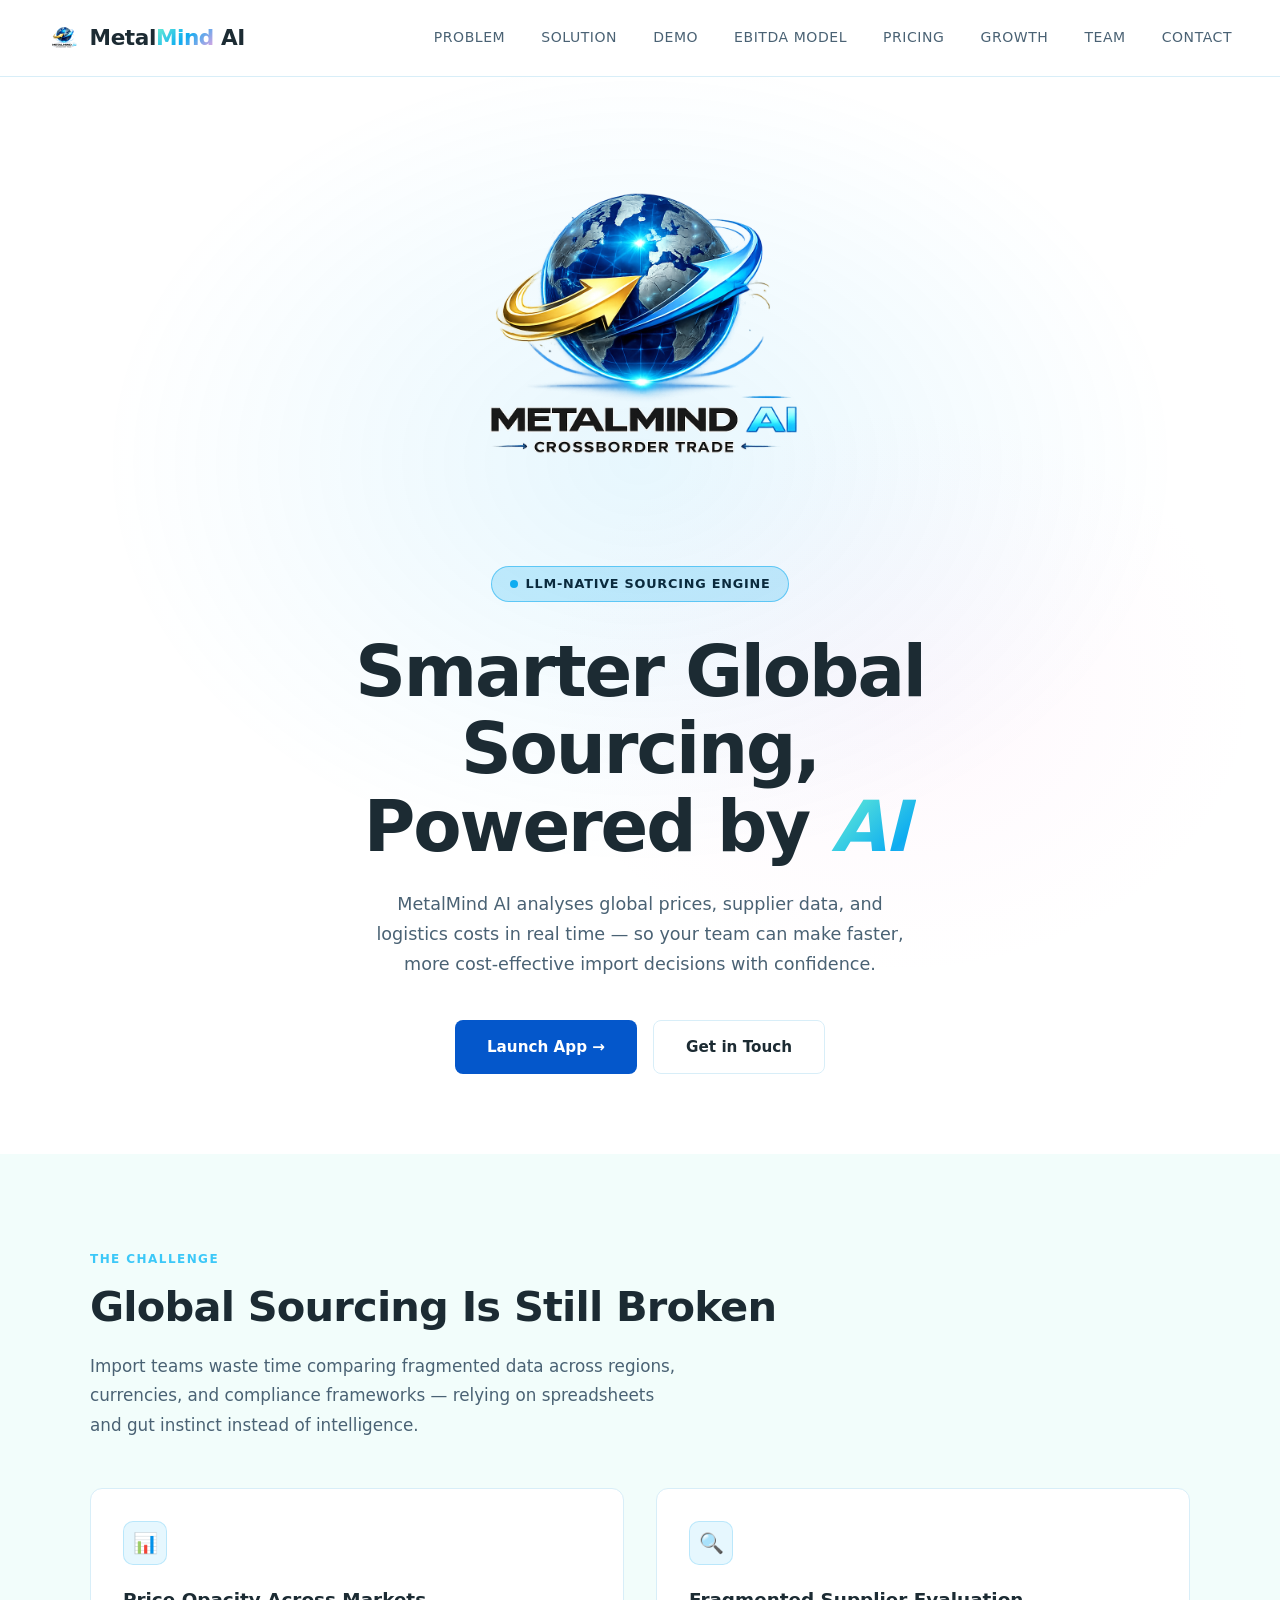
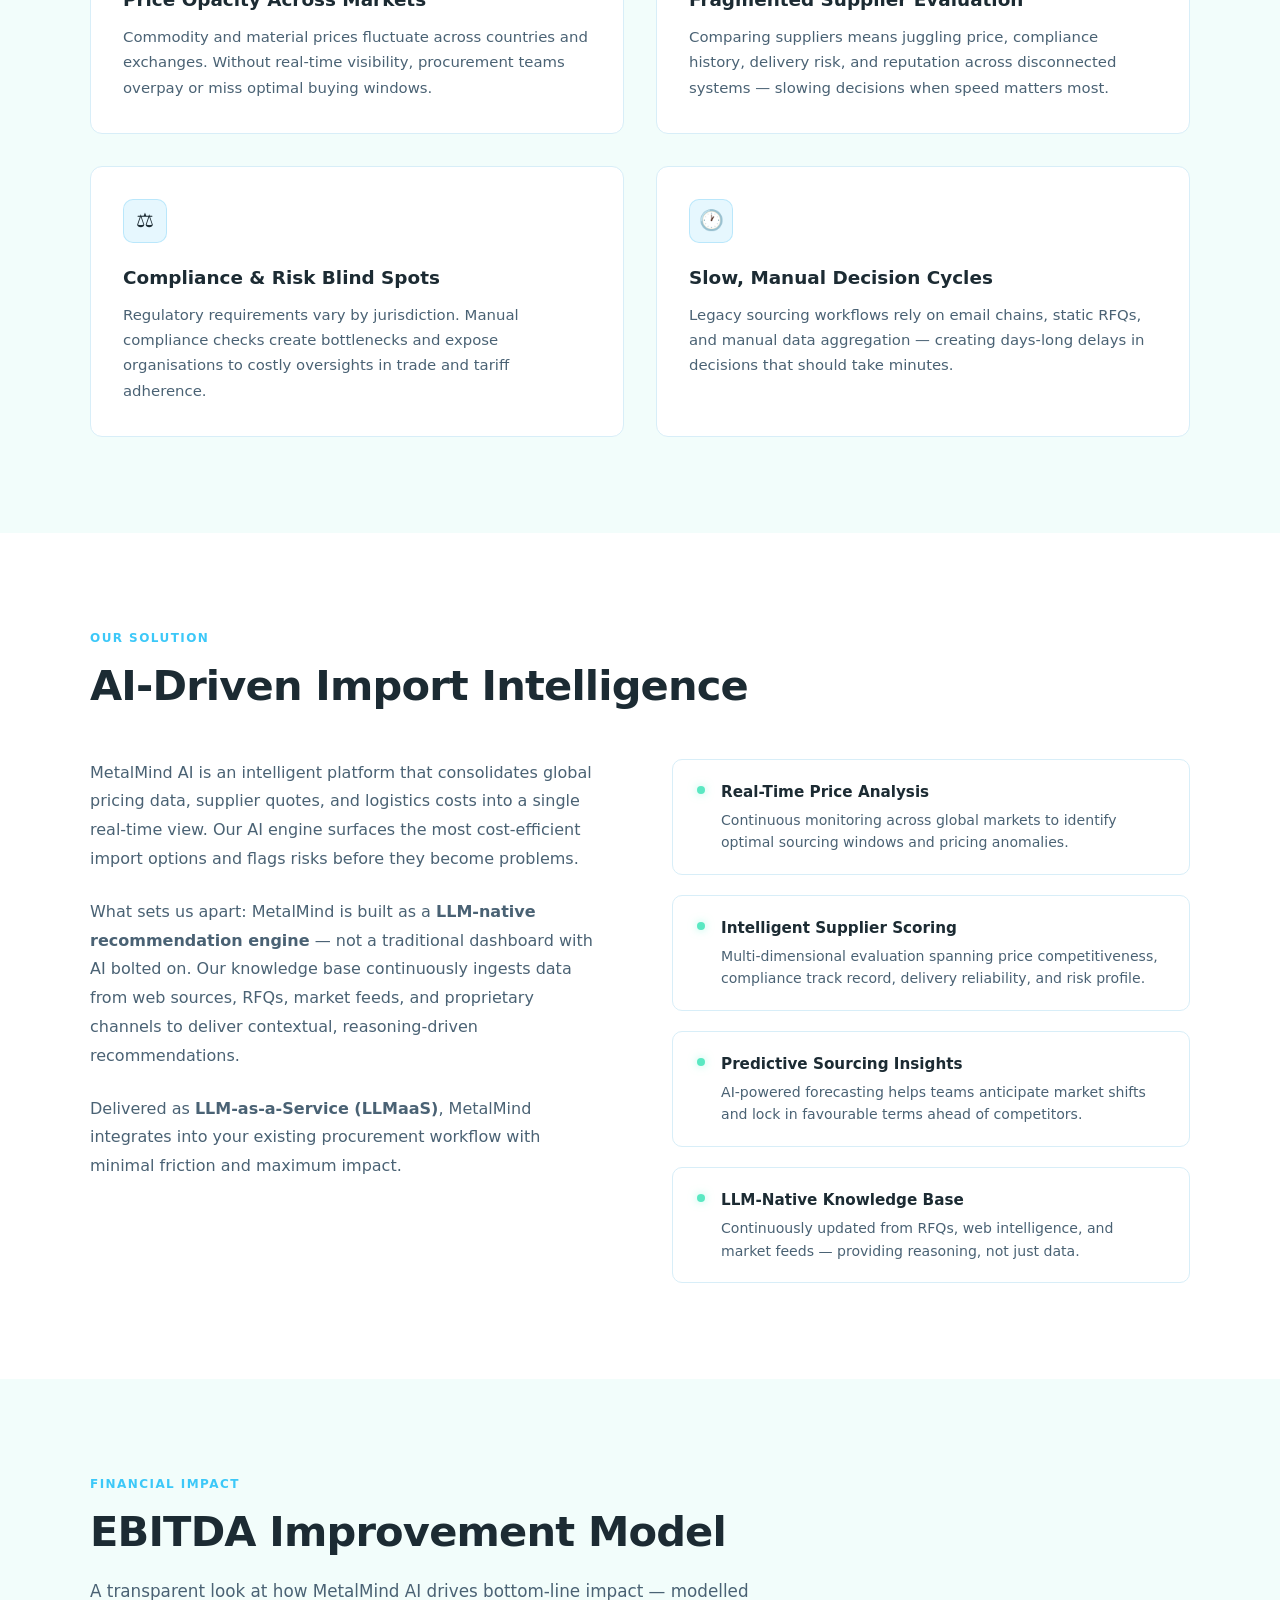
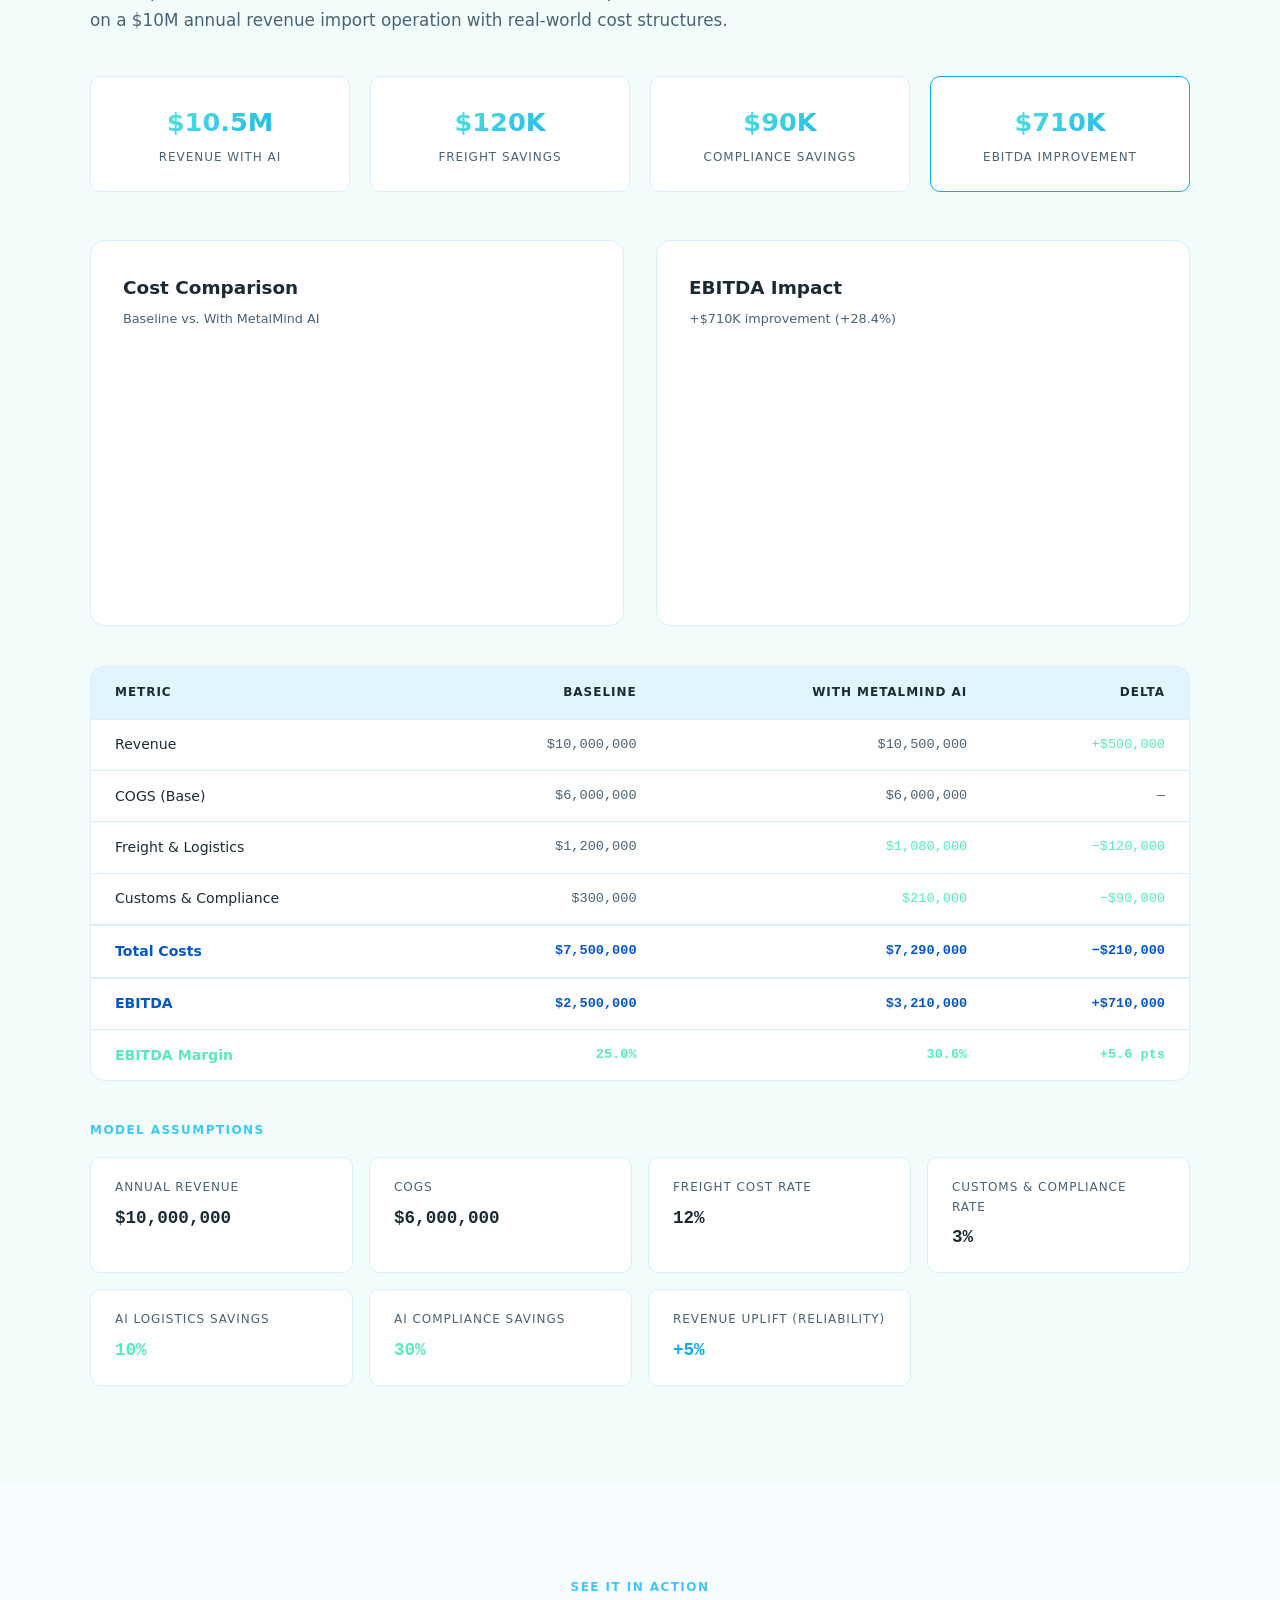
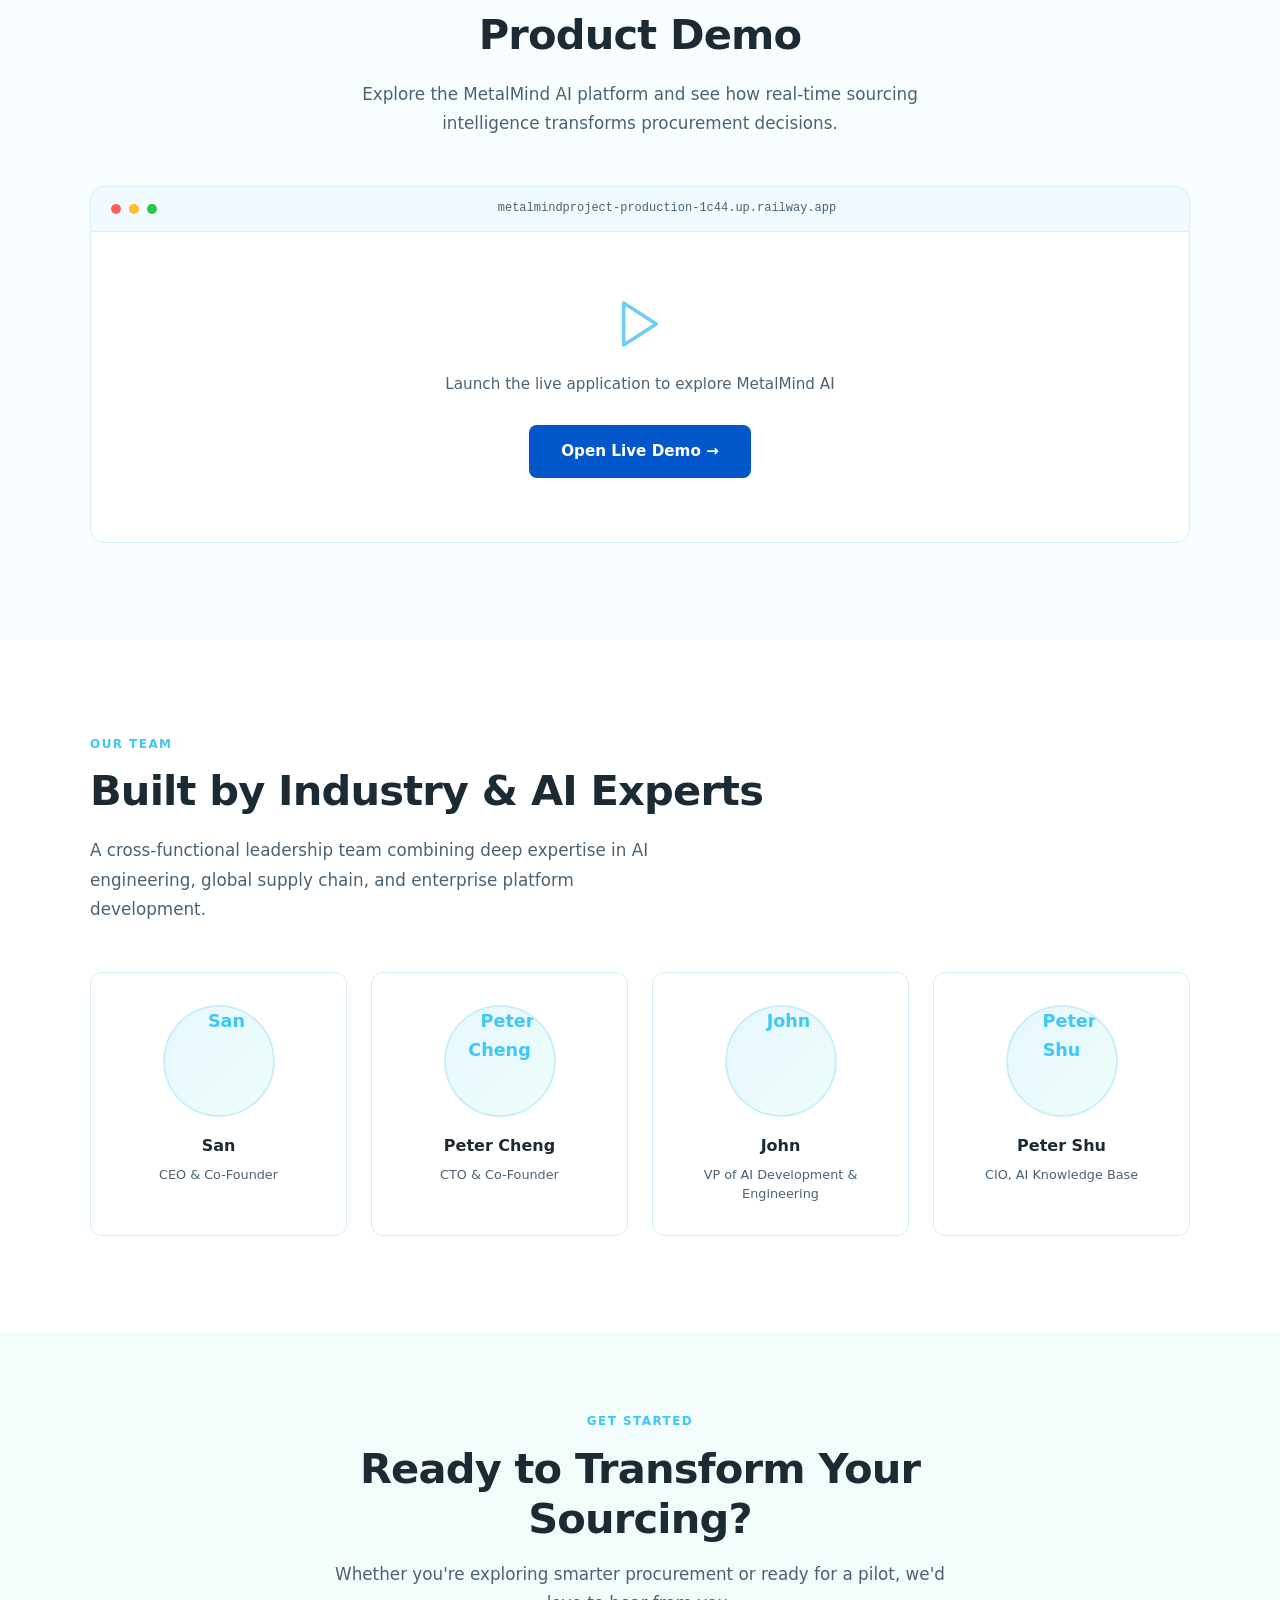
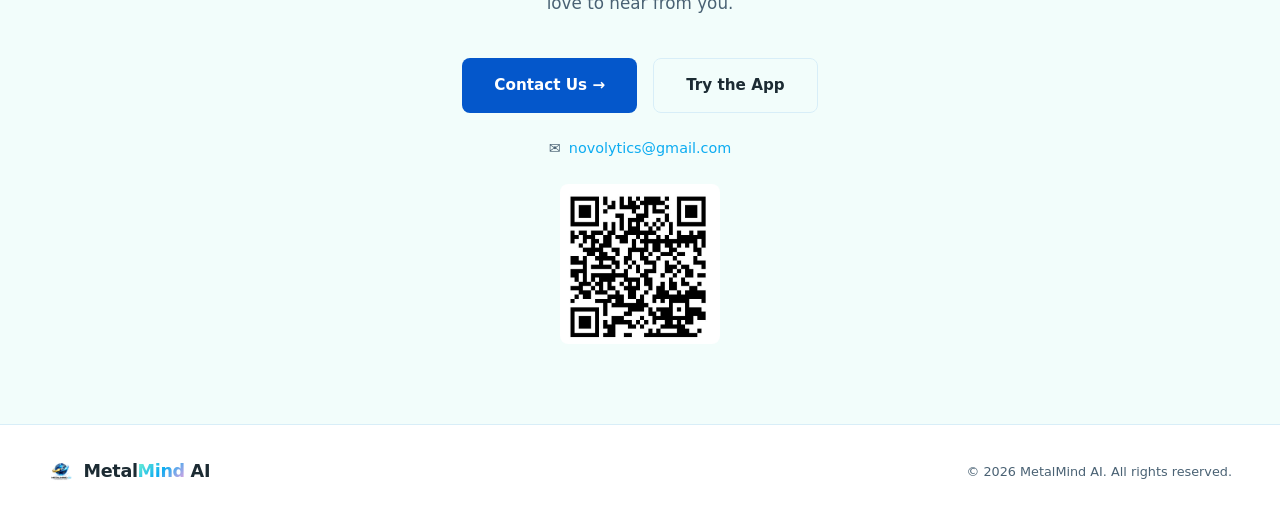
==== index.html @ 2ace5409 "Add EBITDA Improvement Model section from MetalMind landing page Extracts the Financial Impact secti" ====
<!DOCTYPE html>
<html lang="en">
<head>
<meta charset="UTF-8">
<meta name="viewport" content="width=device-width, initial-scale=1.0">
<title>MetalMind AI — Next-Gen Import Optimisation</title>
<link rel="icon" type="image/jpeg" href="Logo/Logo.png">
<style>
  :root {
    --bg-primary: #ffffff;
    --bg-secondary: #f5feff;
    --bg-card: #ffffff;
    --bg-4: #edfcfa;
    --border: #d8eef8;
    --text-primary: #1c2b33;
    --text-secondary: #4a6274;
    --accent: #0dacf1;
    --accent-2: #3cc8f8;
    --accent-dim: rgba(13, 172, 241, 0.12);
    --accent-glow: rgba(13, 172, 241, 0.30);
    --violet: #71f6d2;
    --violet-2: #5ae8c2;
    --violet-3: #c2fbed;
    --violet-dim: rgba(113, 246, 210, 0.18);
    --green: #71f6d2;
    --yellow: #f5a3e0;
    --accent-gradient: linear-gradient(135deg, #71f6d2 0%, #0dacf1 50%, #f5a3e0 100%);
  }

  *, *::before, *::after { margin: 0; padding: 0; box-sizing: border-box; }

  html { scroll-behavior: smooth; }

  body {
    font-family: 'Segoe UI', system-ui, sans-serif;
    background:
      linear-gradient(rgba(255,255,255,0.95), rgba(255,255,255,0.95)),
      url('bg.jpg') center top / cover no-repeat fixed;
    color: var(--text-primary);
    line-height: 1.65;
    overflow-x: hidden;
  }

  /* ─── NAV ─── */
  nav {
    position: fixed; top: 0; left: 0; right: 0;
    z-index: 100;
    padding: 1.25rem 3rem;
    display: flex; align-items: center; justify-content: space-between;
    background: rgba(255, 255, 255, 0.92);
    backdrop-filter: blur(20px);
    border-bottom: 1px solid var(--border);
  }
  .nav-logo {
    display: flex; align-items: center; gap: 0.6rem;
    font-family: 'Segoe UI', system-ui, sans-serif;
    font-size: 1.35rem; font-weight: 700;
    letter-spacing: -0.02em;
    color: var(--text-primary);
    text-decoration: none;
  }
  .nav-logo-img {
    width: 32px; height: 32px;
    border-radius: 7px;
    object-fit: cover;
    flex-shrink: 0;
  }
  .nav-logo-name span {
    background: var(--accent-gradient);
    -webkit-background-clip: text;
            background-clip: text;
    -webkit-text-fill-color: transparent;
    color: transparent;
  }
  .nav-links { display: flex; gap: 2.25rem; }
  .nav-links a {
    color: var(--text-secondary);
    text-decoration: none;
    font-size: 0.875rem;
    font-weight: 500;
    letter-spacing: 0.04em;
    text-transform: uppercase;
    transition: color 0.3s;
  }
  .nav-links a:hover { color: var(--accent); }

  /* ─── HERO ─── */
  .hero {
    min-height: 100vh;
    display: flex; flex-direction: column;
    align-items: center; justify-content: center;
    text-align: center;
    padding: 8rem 2rem 5rem;
    position: relative;
    overflow: hidden;
  }
  .hero::before {
    content: '';
    position: absolute; inset: 0;
    background:
      radial-gradient(ellipse 60% 50% at 50% 40%, rgba(13, 172, 241, 0.10) 0%, transparent 70%),
      radial-gradient(ellipse 40% 35% at 70% 60%, rgba(245, 163, 224, 0.08) 0%, transparent 70%);
    pointer-events: none;
    animation: auroraDrift 20s ease-in-out infinite;
  }
  @keyframes auroraDrift {
    0%   { transform: translate(0, 0)   scale(1); }
    33%  { transform: translate(2%, -3%) scale(1.04); }
    66%  { transform: translate(-3%, 2%) scale(1.07); }
    100% { transform: translate(0, 0)   scale(1); }
  }
  .hero-logo {
    width: min(410px, 45vw);
    height: auto;
    border-radius: 0;
    object-fit: cover;
    margin-bottom: 1.75rem;
    box-shadow: none;
    animation: fadeUp 0.8s ease both;
  }

  .hero-badge {
    display: inline-flex; align-items: center; gap: 0.5rem;
    background: rgba(13, 172, 241, 0.22);
    border: 1px solid rgba(13, 172, 241, 0.55);
    border-radius: 100px;
    padding: 0.4rem 1.1rem;
    font-size: 0.8rem;
    font-weight: 600;
    color: #0a2a3d;
    letter-spacing: 0.06em;
    text-transform: uppercase;
    margin-bottom: 2rem;
    animation: fadeUp 0.8s ease both;
  }
  .hero-badge::before {
    content: '';
    width: 8px; height: 8px;
    border-radius: 50%;
    background: var(--accent);
    flex-shrink: 0;
    animation: pulseRing 2.4s ease-out infinite;
  }
  @keyframes pulseRing {
    0%   { box-shadow: 0 0 0 0    rgba(13, 172, 241, 0.60); opacity: 1; }
    70%  { box-shadow: 0 0 0 10px rgba(13, 172, 241, 0);    opacity: 1; }
    100% { box-shadow: 0 0 0 0    rgba(13, 172, 241, 0);    opacity: 1; }
  }

  h1 {
    font-family: 'Segoe UI', system-ui, sans-serif;
    font-size: clamp(2.5rem, 5.5vw, 4.5rem);
    font-weight: 700;
    line-height: 1.1;
    letter-spacing: -0.03em;
    max-width: 820px;
    animation: fadeUp 0.8s 0.1s ease both;
  }
  h1 em {
    font-style: italic;
    padding-right: 0.12em;
    background: var(--accent-gradient);
    background-size: 200% 100%;
    -webkit-background-clip: text;
            background-clip: text;
    -webkit-text-fill-color: transparent;
    color: transparent;
  }

  .hero-sub {
    max-width: 560px;
    margin-top: 1.5rem;
    font-size: 1.1rem;
    color: var(--text-secondary);
    line-height: 1.7;
    animation: fadeUp 0.8s 0.2s ease both;
  }

  .hero-ctas {
    display: flex; gap: 1rem;
    margin-top: 2.5rem;
    animation: fadeUp 0.8s 0.3s ease both;
  }
  .btn {
    display: inline-flex; align-items: center; gap: 0.5rem;
    padding: 0.85rem 2rem;
    border-radius: 8px;
    font-family: 'Segoe UI', system-ui, sans-serif;
    font-size: 0.95rem;
    font-weight: 600;
    text-decoration: none;
    cursor: pointer;
    transition: all 0.3s;
    border: none;
  }
  .btn-primary {
    background: #0457cb;
    color: #fff;
  }
  .btn-primary:hover {
    background: #0171e3;
    box-shadow: 0 8px 30px rgba(4,87,203,0.35), 0 0 0 1px rgba(113,246,210,0.30);
    transform: translateY(-2px);
  }
  .btn-secondary {
    background: transparent;
    color: var(--text-primary);
    border: 1px solid var(--border);
  }
  .btn-secondary:hover {
    border-color: var(--accent);
    color: var(--accent);
  }

  .hero-metrics {
    display: flex; gap: 3rem;
    margin-top: 4rem;
    padding-top: 3rem;
    border-top: 1px solid var(--border);
    animation: fadeUp 0.8s 0.4s ease both;
  }
  .metric { text-align: center; }
  .metric-value {
    font-family: 'Segoe UI', system-ui, sans-serif;
    font-size: 2rem; font-weight: 700;
    background: linear-gradient(135deg, #1a8fd1 0%, #0a52a0 50%, #0d3478 100%);
    background-size: 200% 100%;
    -webkit-background-clip: text;
            background-clip: text;
    -webkit-text-fill-color: transparent;
    color: transparent;
  }
  .metric-label {
    font-size: 0.78rem;
    color: var(--text-secondary);
    text-transform: uppercase;
    letter-spacing: 0.08em;
    margin-top: 0.25rem;
  }

  @keyframes fadeUp {
    from { opacity: 0; transform: translateY(24px); }
    to { opacity: 1; transform: translateY(0); }
  }

  /* ─── SECTIONS ─── */
  section { padding: 6rem 2rem; }

  .container {
    max-width: 1100px;
    margin: 0 auto;
  }

  .section-label {
    font-size: 0.75rem;
    font-weight: 600;
    letter-spacing: 0.12em;
    text-transform: uppercase;
    color: var(--accent);
    margin-bottom: 0.75rem;
  }

  h2 {
    font-family: 'Segoe UI', system-ui, sans-serif;
    font-size: clamp(1.8rem, 3.5vw, 2.6rem);
    font-weight: 700;
    letter-spacing: -0.02em;
    line-height: 1.2;
    margin-bottom: 1.25rem;
  }

  .section-desc {
    color: var(--text-secondary);
    font-size: 1.05rem;
    max-width: 600px;
    line-height: 1.75;
  }

  /* ─── PROBLEM ─── */
  .problem { background: rgba(237,252,250,0.72); }

  .problem-grid {
    display: grid;
    grid-template-columns: 1fr 1fr;
    gap: 2rem;
    margin-top: 3rem;
  }
  .problem-card {
    background: var(--bg-card);
    border: 1px solid var(--border);
    border-radius: 12px;
    padding: 2rem;
    position: relative;
    transition: border-color 0.3s, box-shadow 0.3s, transform 0.3s;
    overflow: hidden;
  }
  .problem-card::before {
    content: '';
    position: absolute; top: 0; left: 0; right: 0; height: 3px;
    background: var(--accent-gradient);
    opacity: 0;
    transition: opacity 0.3s;
  }
  .problem-card:hover::before { opacity: 1; }
  .problem-card:hover {
    border-color: rgba(13, 172, 241, 0.40);
    box-shadow: 0 8px 32px rgba(13,172,241,0.10);
    transform: translateY(-4px);
  }
  .problem-icon {
    width: 44px; height: 44px;
    border-radius: 10px;
    background: rgba(13, 172, 241, 0.10);
    border: 1px solid rgba(13, 172, 241, 0.20);
    display: flex; align-items: center; justify-content: center;
    font-size: 1.25rem;
    margin-bottom: 1.25rem;
  }
  .problem-card h3 {
    font-family: 'Segoe UI', system-ui, sans-serif;
    font-size: 1.15rem;
    font-weight: 600;
    margin-bottom: 0.6rem;
  }
  .problem-card p {
    color: var(--text-secondary);
    font-size: 0.93rem;
    line-height: 1.7;
  }

  /* ─── SOLUTION ─── */
  .solution-content {
    display: grid;
    grid-template-columns: 1fr 1fr;
    gap: 4rem;
    align-items: start;
    margin-top: 3rem;
  }
  .solution-text p {
    color: var(--text-secondary);
    font-size: 1rem;
    line-height: 1.8;
    margin-bottom: 1.5rem;
  }
  .solution-features { display: flex; flex-direction: column; gap: 1.25rem; }
  .feature {
    display: flex; align-items: flex-start; gap: 1rem;
    padding: 1.25rem 1.5rem;
    background: var(--bg-card);
    border: 1px solid var(--border);
    border-radius: 10px;
    transition: border-color 0.3s;
  }
  .feature:hover {
    border-color: rgba(113, 246, 210, 0.55);
    box-shadow: 0 4px 20px rgba(113, 246, 210, 0.12);
  }
  .feature-dot {
    width: 8px; height: 8px;
    border-radius: 50%;
    background: var(--violet-2);
    margin-top: 6px;
    flex-shrink: 0;
    box-shadow: 0 0 8px rgba(113, 246, 210, 0.6);
  }
  .feature h4 {
    font-size: 0.95rem;
    font-weight: 600;
    margin-bottom: 0.25rem;
  }
  .feature p {
    color: var(--text-secondary);
    font-size: 0.88rem;
    line-height: 1.6;
  }

  /* ─── DEMO ─── */
  .demo { background: rgba(245,254,255,0.72); text-align: center; }
  .demo-frame {
    margin-top: 3rem;
    background: var(--bg-card);
    border: 1px solid var(--border);
    border-radius: 14px;
    overflow: hidden;
    position: relative;
  }
  .demo-toolbar {
    display: flex; align-items: center; gap: 0.5rem;
    padding: 0.75rem 1.25rem;
    background: rgba(13,172,241,0.06);
    border-bottom: 1px solid var(--border);
  }
  .demo-dot {
    width: 10px; height: 10px;
    border-radius: 50%;
  }
  .demo-dot:nth-child(1) { background: #ff5f57; }
  .demo-dot:nth-child(2) { background: #ffbd2e; }
  .demo-dot:nth-child(3) { background: #28ca41; }
  .demo-url {
    flex: 1;
    text-align: center;
    font-family: 'Consolas', monospace;
    font-size: 0.75rem;
    color: var(--text-secondary);
  }
  .demo-placeholder {
    padding: 4rem 2rem;
    display: flex; flex-direction: column;
    align-items: center; justify-content: center;
    gap: 1.25rem;
  }
  .demo-placeholder svg {
    width: 56px; height: 56px;
    stroke: var(--accent);
    opacity: 0.6;
  }
  .demo-placeholder p {
    color: var(--text-secondary);
    font-size: 0.95rem;
  }

  /* ─── PRICING ─── */
  .pricing { background: rgba(237,252,250,0.72); }
  .pricing-layout {
    display: grid;
    grid-template-columns: 1fr 1fr;
    gap: 3rem;
    margin-top: 3rem;
    align-items: start;
  }
  .pricing-card {
    background: var(--bg-card);
    border: 2px solid var(--accent);
    border-radius: 14px;
    padding: 2.5rem;
    position: relative;
    overflow: hidden;
  }
  .pricing-card::before {
    content: '';
    position: absolute; top: 0; left: 0; right: 0;
    height: 3px;
    background: linear-gradient(90deg, var(--accent), var(--violet));
  }
  .pricing-badge {
    display: inline-block;
    background: var(--accent);
    color: #fff;
    font-size: 0.7rem;
    font-weight: 700;
    letter-spacing: 0.08em;
    text-transform: uppercase;
    padding: 0.3rem 0.8rem;
    border-radius: 100px;
    margin-bottom: 1.25rem;
  }
  .pricing-amount {
    font-family: 'Segoe UI', system-ui, sans-serif;
    font-size: 3.2rem;
    font-weight: 700;
    line-height: 1;
  }
  .pricing-amount span {
    font-size: 1.1rem;
    font-weight: 400;
    color: var(--text-secondary);
    font-family: 'Segoe UI', system-ui, sans-serif;
  }
  .pricing-target {
    font-size: 0.95rem;
    color: var(--text-secondary);
    margin-top: 0.5rem;
    margin-bottom: 1.5rem;
    line-height: 1.6;
  }
  .pricing-features {
    list-style: none;
    display: flex; flex-direction: column;
    gap: 0.65rem;
  }
  .pricing-features li {
    display: flex; align-items: center; gap: 0.6rem;
    font-size: 0.9rem;
    color: var(--text-secondary);
  }
  .pricing-features li::before {
    content: '✓';
    color: var(--green);
    font-weight: 700;
    font-size: 0.85rem;
  }
  .pricing-strategy {
    display: flex; flex-direction: column;
    gap: 1.25rem;
  }
  .strategy-card {
    background: var(--bg-card);
    border: 1px solid var(--border);
    border-radius: 10px;
    padding: 1.5rem;
    transition: border-color 0.3s;
  }
  .strategy-card:hover { border-color: rgba(13, 172, 241, 0.40); }
  .strategy-phase {
    font-family: 'Consolas', monospace;
    font-size: 0.7rem;
    color: var(--accent-2);
    letter-spacing: 0.1em;
    text-transform: uppercase;
    margin-bottom: 0.5rem;
  }
  .strategy-card h4 {
    font-size: 1rem;
    font-weight: 600;
    margin-bottom: 0.35rem;
  }
  .strategy-card p {
    font-size: 0.88rem;
    color: var(--text-secondary);
    line-height: 1.65;
  }

  /* ─── GROWTH ─── */
  .growth-grid {
    display: grid;
    grid-template-columns: 1fr 1fr;
    gap: 2rem;
    margin-top: 3rem;
  }
  .chart-card {
    background: var(--bg-card);
    border: 1px solid var(--border);
    border-radius: 14px;
    padding: 2rem;
  }
  .chart-card h3 {
    font-family: 'Segoe UI', system-ui, sans-serif;
    font-size: 1.15rem;
    margin-bottom: 0.25rem;
  }
  .chart-card .chart-subtitle {
    font-size: 0.8rem;
    color: var(--text-secondary);
    margin-bottom: 1.5rem;
  }
  .chart-area {
    width: 100%;
    height: 240px;
    position: relative;
  }
  .chart-area canvas {
    width: 100% !important;
    height: 100% !important;
  }
  .kpi-row {
    display: grid;
    grid-template-columns: repeat(4, 1fr);
    gap: 1.25rem;
    margin-top: 2rem;
  }
  .kpi-card {
    background: var(--bg-card);
    border: 1px solid var(--border);
    border-radius: 10px;
    padding: 1.5rem;
    text-align: center;
    transition: border-color 0.3s;
  }
  .kpi-card:hover { border-color: rgba(13, 172, 241, 0.40); }
  .kpi-value {
    font-family: 'Segoe UI', system-ui, sans-serif;
    font-size: 1.6rem;
    font-weight: 700;
    background: var(--accent-gradient);
    background-size: 200% 100%;
    -webkit-background-clip: text;
            background-clip: text;
    -webkit-text-fill-color: transparent;
    color: transparent;
  }
  .kpi-label {
    font-size: 0.75rem;
    color: var(--text-secondary);
    text-transform: uppercase;
    letter-spacing: 0.08em;
    margin-top: 0.3rem;
  }
  .projections-table {
    margin-top: 2rem;
    background: var(--bg-card);
    border: 1px solid var(--border);
    border-radius: 14px;
    overflow: hidden;
  }
  .projections-table table {
    width: 100%;
    border-collapse: collapse;
    font-size: 0.88rem;
  }
  .projections-table thead {
    background: var(--accent-dim);
  }
  .projections-table th {
    text-align: left;
    padding: 1rem 1.25rem;
    font-size: 0.75rem;
    font-weight: 600;
    text-transform: uppercase;
    letter-spacing: 0.08em;
    color: var(--text-primary);
    border-bottom: 1px solid var(--border);
  }
  .projections-table td {
    padding: 0.85rem 1.25rem;
    border-bottom: 1px solid var(--border);
    color: var(--text-secondary);
  }
  .projections-table tr:last-child td { border-bottom: none; }
  .projections-table tbody tr:hover { background: rgba(13,172,241,0.05); }
  .projections-table .highlight {
    color: var(--text-primary);
    font-weight: 600;
  }
  .projections-table .revenue-cell {
    color: #0457cb;
    font-family: 'Consolas', monospace;
    font-weight: 500;
  }

  /* ─── TEAM ─── */
  .team-grid {
    display: grid;
    grid-template-columns: repeat(auto-fit, minmax(190px, 1fr));
    gap: 1.5rem;
    margin-top: 3rem;
  }
  .team-card {
    background: var(--bg-card);
    border: 1px solid var(--border);
    border-radius: 12px;
    padding: 2rem 1.5rem;
    text-align: center;
    transition: border-color 0.3s, transform 0.3s, box-shadow 0.3s;
    overflow: hidden;
    position: relative;
  }
  .team-card::before {
    content: '';
    position: absolute; top: 0; left: 0; right: 0; height: 3px;
    background: linear-gradient(90deg, var(--accent) 0%, var(--green) 100%);
    opacity: 0;
    transition: opacity 0.3s;
  }
  .team-card:hover {
    border-color: rgba(13, 172, 241, 0.40);
    transform: translateY(-4px);
    box-shadow: 0 10px 32px rgba(13,172,241,0.10);
  }
  .team-card:hover::before { opacity: 1; }
  .team-avatar {
    width: 112px; height: 112px;
    border-radius: 50%;
    background: linear-gradient(135deg, rgba(13,172,241,0.10), rgba(113,246,210,0.12));
    border: 2px solid rgba(13,172,241,0.22);
    display: flex; align-items: center; justify-content: center;
    margin: 0 auto 1rem;
    font-family: 'Segoe UI', system-ui, sans-serif;
    font-size: 1.1rem;
    font-weight: 700;
    background-clip: padding-box;
    color: var(--accent-2);
    overflow: hidden;
  }
  .team-avatar img {
    width: 100%; height: 100%;
    object-fit: cover;
    border-radius: 50%;
  }
  .team-card h3 {
    font-size: 1rem;
    font-weight: 600;
    margin-bottom: 0.3rem;
  }
  .team-card p {
    color: var(--text-secondary);
    font-size: 0.8rem;
    line-height: 1.5;
  }

  /* ─── CTA / CONTACT ─── */
  .cta {
    background: rgba(237,252,250,0.72);
    text-align: center;
    padding: 5rem 2rem;
  }
  .cta-inner {
    max-width: 620px;
    margin: 0 auto;
  }
  .cta-inner h2 { margin-bottom: 1rem; }
  .cta-inner .section-desc {
    max-width: 100%;
    margin-bottom: 2rem;
  }
  .contact-row {
    display: flex;
    align-items: center;
    justify-content: center;
    gap: 2rem;
    flex-wrap: wrap;
    margin-top: 1.5rem;
  }
  .contact-item {
    display: flex; align-items: center; gap: 0.5rem;
    font-size: 0.9rem;
    color: var(--text-secondary);
  }
  .contact-item a {
    color: var(--accent);
    text-decoration: none;
    transition: opacity 0.3s;
  }
  .contact-item a:hover { opacity: 0.7; }

  /* ─── FOOTER ─── */
  footer {
    padding: 2rem 3rem;
    border-top: 1px solid var(--border);
    display: flex;
    align-items: center;
    justify-content: space-between;
    font-size: 0.8rem;
    color: var(--text-secondary);
  }

  /* ─── SECTION LABEL ─── */
  .section-label { color: var(--accent-2); }

  /* ─── SCROLL REVEAL ─── */
  .reveal {
    opacity: 0;
    transform: translateY(18px);
    transition: opacity 0.55s ease, transform 0.55s ease;
  }
  .reveal.in-view {
    opacity: 1;
    transform: translateY(0);
  }
  .reveal:nth-child(2) { transition-delay: 0.08s; }
  .reveal:nth-child(3) { transition-delay: 0.16s; }
  .reveal:nth-child(4) { transition-delay: 0.24s; }

  /* ─── EBITDA MODEL ─── */
  .ebitda { background: rgba(237,252,250,0.72); }
  .ebitda-intro {
    color: var(--text-secondary);
    font-size: 1.05rem;
    max-width: 680px;
    line-height: 1.75;
    margin-bottom: 2.5rem;
  }
  .ebitda .kpi-row { margin-bottom: 3rem; margin-top: 0; }
  .kpi-card.highlight-card { border-color: var(--accent); }
  .ebitda-grid {
    display: grid;
    grid-template-columns: 1fr 1fr;
    gap: 2rem;
    margin-bottom: 2.5rem;
  }
  .ebitda-chart-card {
    background: var(--bg-card);
    border: 1px solid var(--border);
    border-radius: 14px;
    padding: 2rem;
  }
  .ebitda-chart-card h3 {
    font-size: 1.15rem;
    margin-bottom: 0.25rem;
  }
  .ebitda-chart-card .chart-subtitle {
    font-size: 0.8rem;
    color: var(--text-secondary);
    margin-bottom: 1.5rem;
  }
  .ebitda-table-wrap {
    background: var(--bg-card);
    border: 1px solid var(--border);
    border-radius: 14px;
    overflow: hidden;
    margin-bottom: 2.5rem;
  }
  .ebitda-table-wrap table {
    width: 100%;
    border-collapse: collapse;
    font-size: 0.88rem;
  }
  .ebitda-table-wrap thead { background: var(--accent-dim); }
  .ebitda-table-wrap th {
    text-align: left;
    padding: 1rem 1.5rem;
    font-size: 0.75rem;
    font-weight: 600;
    text-transform: uppercase;
    letter-spacing: 0.08em;
    color: var(--text-primary);
    border-bottom: 1px solid var(--border);
  }
  .ebitda-table-wrap th:not(:first-child) { text-align: right; }
  .ebitda-table-wrap td {
    padding: 0.85rem 1.5rem;
    border-bottom: 1px solid var(--border);
    color: var(--text-secondary);
  }
  .ebitda-table-wrap td:not(:first-child) {
    text-align: right;
    font-family: 'Consolas', monospace;
    font-size: 0.85rem;
  }
  .ebitda-table-wrap tr:last-child td { border-bottom: none; }
  .ebitda-table-wrap tbody tr:hover { background: rgba(13,172,241,0.05); }
  .ebitda-table-wrap .row-label { color: var(--text-primary); font-weight: 500; }
  .ebitda-table-wrap .ebitda-row td {
    color: #0457cb;
    font-weight: 700;
    border-top: 2px solid var(--border);
  }
  .ebitda-table-wrap .improvement-row td { color: var(--violet-2); font-weight: 700; }
  .ebitda-table-wrap .savings-cell { color: var(--violet-2); }
  .ebitda-table-wrap .delta-col { color: var(--violet-2); }
  .assumptions-grid {
    display: grid;
    grid-template-columns: repeat(auto-fit, minmax(220px, 1fr));
    gap: 1rem;
  }
  .assumption-card {
    background: var(--bg-card);
    border: 1px solid var(--border);
    border-radius: 10px;
    padding: 1.25rem 1.5rem;
    transition: border-color 0.3s;
  }
  .assumption-card:hover { border-color: rgba(13, 172, 241, 0.40); }
  .assumption-label {
    font-size: 0.75rem;
    color: var(--text-secondary);
    text-transform: uppercase;
    letter-spacing: 0.08em;
    margin-bottom: 0.35rem;
  }
  .assumption-value {
    font-family: 'Consolas', monospace;
    font-size: 1.1rem;
    font-weight: 600;
    color: var(--text-primary);
  }
  .assumption-value.accent { color: var(--accent); }
  .assumption-value.teal { color: var(--violet-2); }

  /* ─── RESPONSIVE ─── */
  @media (max-width: 768px) {
    nav { padding: 1rem 1.5rem; }
    .nav-links { display: none; }
    .hero-metrics { flex-direction: column; gap: 1.5rem; }
    .problem-grid { grid-template-columns: 1fr; }
    .solution-content { grid-template-columns: 1fr; gap: 2rem; }
    .hero-ctas { flex-direction: column; align-items: center; }
    .pricing-layout { grid-template-columns: 1fr; }
    .ebitda-grid { grid-template-columns: 1fr; }
    .ebitda-table-wrap { overflow-x: auto; }
    .assumptions-grid { grid-template-columns: 1fr 1fr; }
    .growth-grid { grid-template-columns: 1fr; }
    .kpi-row { grid-template-columns: 1fr 1fr; }
    .team-grid { grid-template-columns: 1fr 1fr; }
    footer { flex-direction: column; gap: 0.5rem; text-align: center; }
  }
</style>
</head>
<body>

<!-- NAV -->
<nav>
  <div class="nav-logo">
    <img src="Logo/Logo.png" alt="MetalMind AI" class="nav-logo-img">
    <span class="nav-logo-name">Metal<span>Mind</span> AI</span>
  </div>
  <div class="nav-links">
    <a href="#problem">Problem</a>
    <a href="#solution">Solution</a>
    <a href="#demo">Demo</a>
    <a href="#ebitda">EBITDA Model</a>
    <a href="#pricing">Pricing</a>
    <a href="#growth">Growth</a>
    <a href="#team">Team</a>
    <a href="#contact">Contact</a>
  </div>
</nav>

<!-- HERO -->
<section class="hero">
  <img src="Logo/Logo.png" alt="MetalMind AI" class="hero-logo">
  <div class="hero-badge">LLM-Native Sourcing Engine</div>
  <h1>Smarter Global Sourcing,<br>Powered by <em>AI</em></h1>
  <p class="hero-sub">MetalMind AI analyses global prices, supplier data, and logistics costs in real time — so your team can make faster, more cost-effective import decisions with confidence.</p>
  <div class="hero-ctas">
    <a href="https://metalmindproject-production-1c44.up.railway.app/" target="_blank" class="btn btn-primary">Launch App →</a>
    <a href="#contact" class="btn btn-secondary">Get in Touch</a>
  </div>
</section>

<!-- PROBLEM -->
<section class="problem" id="problem">
  <div class="container">
    <div class="section-label">The Challenge</div>
    <h2>Global Sourcing Is Still Broken</h2>
    <p class="section-desc">Import teams waste time comparing fragmented data across regions, currencies, and compliance frameworks — relying on spreadsheets and gut instinct instead of intelligence.</p>

    <div class="problem-grid">
      <div class="problem-card reveal">
        <div class="problem-icon">📊</div>
        <h3>Price Opacity Across Markets</h3>
        <p>Commodity and material prices fluctuate across countries and exchanges. Without real-time visibility, procurement teams overpay or miss optimal buying windows.</p>
      </div>
      <div class="problem-card reveal">
        <div class="problem-icon">🔍</div>
        <h3>Fragmented Supplier Evaluation</h3>
        <p>Comparing suppliers means juggling price, compliance history, delivery risk, and reputation across disconnected systems — slowing decisions when speed matters most.</p>
      </div>
      <div class="problem-card reveal">
        <div class="problem-icon">⚖️</div>
        <h3>Compliance &amp; Risk Blind Spots</h3>
        <p>Regulatory requirements vary by jurisdiction. Manual compliance checks create bottlenecks and expose organisations to costly oversights in trade and tariff adherence.</p>
      </div>
      <div class="problem-card reveal">
        <div class="problem-icon">🕐</div>
        <h3>Slow, Manual Decision Cycles</h3>
        <p>Legacy sourcing workflows rely on email chains, static RFQs, and manual data aggregation — creating days-long delays in decisions that should take minutes.</p>
      </div>
    </div>
  </div>
</section>

<!-- SOLUTION -->
<section class="solution" id="solution">
  <div class="container">
    <div class="section-label">Our Solution</div>
    <h2>AI-Driven Import Intelligence</h2>

    <div class="solution-content">
      <div class="solution-text">
        <p>MetalMind AI is an intelligent platform that consolidates global pricing data, supplier quotes, and logistics costs into a single real-time view. Our AI engine surfaces the most cost-efficient import options and flags risks before they become problems.</p>
        <p>What sets us apart: MetalMind is built as a <strong>LLM-native recommendation engine</strong> — not a traditional dashboard with AI bolted on. Our knowledge base continuously ingests data from web sources, RFQs, market feeds, and proprietary channels to deliver contextual, reasoning-driven recommendations.</p>
        <p>Delivered as <strong>LLM-as-a-Service (LLMaaS)</strong>, MetalMind integrates into your existing procurement workflow with minimal friction and maximum impact.</p>
      </div>

      <div class="solution-features">
        <div class="feature reveal">
          <div class="feature-dot"></div>
          <div>
            <h4>Real-Time Price Analysis</h4>
            <p>Continuous monitoring across global markets to identify optimal sourcing windows and pricing anomalies.</p>
          </div>
        </div>
        <div class="feature reveal">
          <div class="feature-dot"></div>
          <div>
            <h4>Intelligent Supplier Scoring</h4>
            <p>Multi-dimensional evaluation spanning price competitiveness, compliance track record, delivery reliability, and risk profile.</p>
          </div>
        </div>
        <div class="feature reveal">
          <div class="feature-dot"></div>
          <div>
            <h4>Predictive Sourcing Insights</h4>
            <p>AI-powered forecasting helps teams anticipate market shifts and lock in favourable terms ahead of competitors.</p>
          </div>
        </div>
        <div class="feature reveal">
          <div class="feature-dot"></div>
          <div>
            <h4>LLM-Native Knowledge Base</h4>
            <p>Continuously updated from RFQs, web intelligence, and market feeds — providing reasoning, not just data.</p>
          </div>
        </div>
      </div>
    </div>
  </div>
</section>

<!-- EBITDA MODEL -->
<section class="ebitda" id="ebitda">
  <div class="container">
    <div class="section-label">Financial Impact</div>
    <h2>EBITDA Improvement Model</h2>
    <p class="ebitda-intro">A transparent look at how MetalMind AI drives bottom-line impact — modelled on a $10M annual revenue import operation with real-world cost structures.</p>

    <!-- KPI HIGHLIGHTS -->
    <div class="kpi-row">
      <div class="kpi-card">
        <div class="kpi-value">$10.5M</div>
        <div class="kpi-label">Revenue with AI</div>
      </div>
      <div class="kpi-card">
        <div class="kpi-value">$120K</div>
        <div class="kpi-label">Freight Savings</div>
      </div>
      <div class="kpi-card">
        <div class="kpi-value">$90K</div>
        <div class="kpi-label">Compliance Savings</div>
      </div>
      <div class="kpi-card highlight-card">
        <div class="kpi-value">$710K</div>
        <div class="kpi-label">EBITDA Improvement</div>
      </div>
    </div>

    <!-- CHARTS -->
    <div class="ebitda-grid">
      <div class="ebitda-chart-card">
        <h3>Cost Comparison</h3>
        <p class="chart-subtitle">Baseline vs. With MetalMind AI</p>
        <div class="chart-area">
          <canvas id="costChart"></canvas>
        </div>
      </div>
      <div class="ebitda-chart-card">
        <h3>EBITDA Impact</h3>
        <p class="chart-subtitle">+$710K improvement (+28.4%)</p>
        <div class="chart-area">
          <canvas id="ebitdaChart"></canvas>
        </div>
      </div>
    </div>

    <!-- FULL TABLE -->
    <div class="ebitda-table-wrap">
      <table>
        <thead>
          <tr>
            <th>Metric</th>
            <th>Baseline</th>
            <th>With MetalMind AI</th>
            <th>Delta</th>
          </tr>
        </thead>
        <tbody>
          <tr>
            <td class="row-label">Revenue</td>
            <td>$10,000,000</td>
            <td>$10,500,000</td>
            <td class="delta-col">+$500,000</td>
          </tr>
          <tr>
            <td class="row-label">COGS (Base)</td>
            <td>$6,000,000</td>
            <td>$6,000,000</td>
            <td>—</td>
          </tr>
          <tr>
            <td class="row-label">Freight &amp; Logistics</td>
            <td>$1,200,000</td>
            <td class="savings-cell">$1,080,000</td>
            <td class="delta-col">−$120,000</td>
          </tr>
          <tr>
            <td class="row-label">Customs &amp; Compliance</td>
            <td>$300,000</td>
            <td class="savings-cell">$210,000</td>
            <td class="delta-col">−$90,000</td>
          </tr>
          <tr class="ebitda-row">
            <td class="row-label">Total Costs</td>
            <td>$7,500,000</td>
            <td>$7,290,000</td>
            <td class="delta-col">−$210,000</td>
          </tr>
          <tr class="ebitda-row">
            <td class="row-label">EBITDA</td>
            <td>$2,500,000</td>
            <td>$3,210,000</td>
            <td class="delta-col">+$710,000</td>
          </tr>
          <tr class="improvement-row">
            <td class="row-label">EBITDA Margin</td>
            <td>25.0%</td>
            <td>30.6%</td>
            <td class="delta-col">+5.6 pts</td>
          </tr>
        </tbody>
      </table>
    </div>

    <!-- ASSUMPTIONS -->
    <div class="section-label" style="margin-bottom: 1rem;">Model Assumptions</div>
    <div class="assumptions-grid">
      <div class="assumption-card">
        <div class="assumption-label">Annual Revenue</div>
        <div class="assumption-value">$10,000,000</div>
      </div>
      <div class="assumption-card">
        <div class="assumption-label">COGS</div>
        <div class="assumption-value">$6,000,000</div>
      </div>
      <div class="assumption-card">
        <div class="assumption-label">Freight Cost Rate</div>
        <div class="assumption-value">12%</div>
      </div>
      <div class="assumption-card">
        <div class="assumption-label">Customs &amp; Compliance Rate</div>
        <div class="assumption-value">3%</div>
      </div>
      <div class="assumption-card">
        <div class="assumption-label">AI Logistics Savings</div>
        <div class="assumption-value teal">10%</div>
      </div>
      <div class="assumption-card">
        <div class="assumption-label">AI Compliance Savings</div>
        <div class="assumption-value teal">30%</div>
      </div>
      <div class="assumption-card">
        <div class="assumption-label">Revenue Uplift (Reliability)</div>
        <div class="assumption-value accent">+5%</div>
      </div>
    </div>
  </div>
</section>

<!-- DEMO -->
<section class="demo" id="demo">
  <div class="container">
    <div class="section-label">See It in Action</div>
    <h2>Product Demo</h2>
    <p class="section-desc" style="margin: 0 auto;">Explore the MetalMind AI platform and see how real-time sourcing intelligence transforms procurement decisions.</p>

    <div class="demo-frame reveal">
      <div class="demo-toolbar">
        <div class="demo-dot"></div>
        <div class="demo-dot"></div>
        <div class="demo-dot"></div>
        <div class="demo-url">metalmindproject-production-1c44.up.railway.app</div>
      </div>
      <div class="demo-placeholder">
        <svg viewBox="0 0 24 24" fill="none" stroke-width="1.5" stroke-linecap="round" stroke-linejoin="round">
          <polygon points="5 3 19 12 5 21 5 3"/>
        </svg>
        <p>Launch the live application to explore MetalMind AI</p>
        <a href="https://metalmindproject-production-1c44.up.railway.app/" target="_blank" class="btn btn-primary" style="margin-top: 0.5rem;">Open Live Demo →</a>
      </div>
    </div>
  </div>
</section>

<!-- TEAM -->
<section class="team" id="team">
  <div class="container">
    <div class="section-label">Our Team</div>
    <h2>Built by Industry &amp; AI Experts</h2>
    <p class="section-desc">A cross-functional leadership team combining deep expertise in AI engineering, global supply chain, and enterprise platform development.</p>

    <div class="team-grid">
      <div class="team-card reveal">
        <div class="team-avatar"><img src="People/San.jpg" alt="San"></div>
        <h3>San</h3>
        <p>CEO &amp; Co-Founder</p>
      </div>
      <div class="team-card reveal">
        <div class="team-avatar"><img src="People/Peter Cheng.jpg" alt="Peter Cheng"></div>
        <h3>Peter Cheng</h3>
        <p>CTO &amp; Co-Founder</p>
      </div>
      <div class="team-card reveal">
        <div class="team-avatar"><img src="People/John.jpg" alt="John"></div>
        <h3>John</h3>
        <p>VP of AI Development &amp; Engineering</p>
      </div>
      <div class="team-card reveal">
        <div class="team-avatar"><img src="People/Peter Shu.jpg" alt="Peter Shu"></div>
        <h3>Peter Shu</h3>
        <p>CIO, AI Knowledge Base</p>
      </div>
    </div>
  </div>
</section>

<!-- CTA / CONTACT -->
<section class="cta" id="contact">
  <div class="cta-inner">
    <div class="section-label">Get Started</div>
    <h2>Ready to Transform Your Sourcing?</h2>
    <p class="section-desc">Whether you're exploring smarter procurement or ready for a pilot, we'd love to hear from you.</p>
    <div class="hero-ctas" style="justify-content: center;">
      <a href="mailto:novolytics@gmail.com" class="btn btn-primary">Contact Us →</a>
      <a href="https://metalmindproject-production-1c44.up.railway.app/" target="_blank" class="btn btn-secondary">Try the App</a>
    </div>
    <div class="contact-row">
      <div class="contact-item">
        ✉️ <a href="mailto:novolytics@gmail.com">novolytics@gmail.com</a>
      </div>
    </div>
    <div style="margin-top:1.5rem;">
      <a href="https://www.linkedin.com/in/dr-sangeeta-aditya" target="_blank" rel="noopener noreferrer">
        <img src="QR.jpeg" alt="LinkedIn QR Code — Dr. Sangeeta Aditya" style="width:160px;height:160px;border-radius:8px;display:block;margin:0 auto;" />
      </a>
    </div>
  </div>
</section>

<script src="https://cdnjs.cloudflare.com/ajax/libs/Chart.js/4.4.1/chart.umd.min.js"></script>
<script>
  const observer = new IntersectionObserver(
    entries => entries.forEach(e => { if (e.isIntersecting) { e.target.classList.add('in-view'); observer.unobserve(e.target); } }),
    { threshold: 0.12 }
  );
  document.querySelectorAll('.reveal').forEach(el => observer.observe(el));

  // ── CHARTS ──
  const months = ['M1','M2','M3','M4','M5','M6','M7','M8','M9','M10','M11','M12',
                   'M13','M14','M15','M16','M17','M18','M19','M20','M21','M22','M23','M24'];
  const subscribers = [200,500,1000,1800,2800,4000,5200,6400,7500,8400,9200,10000,
                       10284,10576,10876,11185,11502,11829,12165,12510,12865,13230,13606,14000];
  const mrr = [0,0,0,0,0,0,0,0,0,0,0,0,
               925560,951840,978840,1006650,1035180,1064610,1094850,1125900,1157850,1190700,1224540,1260000];

  const subColors = subscribers.map((_, i) => i < 12 ? 'rgba(113,246,210,0.70)' : 'rgba(13,172,241,0.85)');
  const revColors = mrr.map((_, i) => i < 12 ? 'rgba(245,163,224,0.20)' : 'rgba(245,163,224,0.80)');

  const gridColor = 'rgba(13,172,241,0.10)';
  const tickColor = '#4a6274';

  const defaultOptions = {
    responsive: true,
    maintainAspectRatio: false,
    plugins: {
      legend: { display: false },
      tooltip: {
        backgroundColor: '#ffffff',
        titleColor: '#1c2b33',
        bodyColor: '#4a6274',
        borderColor: '#d8eef8',
        borderWidth: 1,
        cornerRadius: 8,
        padding: 10,
      }
    },
    scales: {
      x: {
        grid: { color: gridColor },
        ticks: { color: tickColor, font: { size: 10, family: 'DM Sans' } }
      },
      y: {
        grid: { color: gridColor },
        ticks: { color: tickColor, font: { size: 10, family: 'DM Sans' } }
      }
    }
  };

  // ── EBITDA CHARTS ──
  const ebitdaOptions = {
    responsive: true,
    maintainAspectRatio: false,
    plugins: {
      legend: {
        display: true, position: 'top', align: 'end',
        labels: {
          color: tickColor, font: { size: 11, family: "'Segoe UI', system-ui" },
          boxWidth: 12, boxHeight: 12, padding: 16,
          usePointStyle: true, pointStyle: 'rectRounded'
        }
      },
      tooltip: {
        backgroundColor: '#ffffff', titleColor: '#1c2b33', bodyColor: '#4a6274',
        borderColor: '#d8eef8', borderWidth: 1, cornerRadius: 8, padding: 12,
        callbacks: { label: ctx => ' ' + ctx.dataset.label + ': $' + (ctx.parsed.y / 1e6).toFixed(2) + 'M' }
      }
    },
    scales: {
      x: { grid: { color: gridColor }, ticks: { color: tickColor, font: { size: 11 } } },
      y: { grid: { color: gridColor }, ticks: { color: tickColor, font: { size: 11 }, callback: v => '$' + (v / 1e6).toFixed(1) + 'M' } }
    }
  };

  new Chart(document.getElementById('costChart'), {
    type: 'bar',
    data: {
      labels: ['COGS', 'Freight', 'Compliance', 'Total Costs'],
      datasets: [
        { label: 'Baseline', data: [6000000, 1200000, 300000, 7500000],
          backgroundColor: 'rgba(74,98,116,0.30)', borderColor: 'rgba(74,98,116,0.55)', borderWidth: 1, borderRadius: 4 },
        { label: 'With MetalMind AI', data: [6000000, 1080000, 210000, 7290000],
          backgroundColor: 'rgba(113,246,210,0.55)', borderColor: 'rgba(113,246,210,0.80)', borderWidth: 1, borderRadius: 4 }
      ]
    },
    options: ebitdaOptions
  });

  new Chart(document.getElementById('ebitdaChart'), {
    type: 'bar',
    data: {
      labels: ['Revenue', 'Total Costs', 'EBITDA'],
      datasets: [
        { label: 'Baseline', data: [10000000, 7500000, 2500000],
          backgroundColor: 'rgba(74,98,116,0.30)', borderColor: 'rgba(74,98,116,0.55)', borderWidth: 1, borderRadius: 4 },
        { label: 'With MetalMind AI', data: [10500000, 7290000, 3210000],
          backgroundColor: 'rgba(13,172,241,0.55)', borderColor: 'rgba(13,172,241,0.80)', borderWidth: 1, borderRadius: 4 }
      ]
    },
    options: ebitdaOptions
  });

  new Chart(document.getElementById('subscriberChart'), {
    type: 'bar',
    data: {
      labels: months,
      datasets: [{ data: subscribers, backgroundColor: subColors, borderRadius: 3, borderSkipped: false }]
    },
    options: {
      ...defaultOptions,
      scales: { ...defaultOptions.scales, y: { ...defaultOptions.scales.y, ticks: { ...defaultOptions.scales.y.ticks, callback: v => v >= 1000 ? (v/1000)+'K' : v } } },
      plugins: { ...defaultOptions.plugins, tooltip: { ...defaultOptions.plugins.tooltip, callbacks: { label: ctx => ctx.parsed.y.toLocaleString() + ' subscribers' } } }
    }
  });

  new Chart(document.getElementById('revenueChart'), {
    type: 'bar',
    data: {
      labels: months,
      datasets: [{ data: mrr, backgroundColor: revColors, borderRadius: 3, borderSkipped: false }]
    },
    options: {
      ...defaultOptions,
      scales: { ...defaultOptions.scales, y: { ...defaultOptions.scales.y, ticks: { ...defaultOptions.scales.y.ticks, callback: v => v === 0 ? 'A$0' : 'A$' + (v/1000000).toFixed(1) + 'M' } } },
      plugins: { ...defaultOptions.plugins, tooltip: { ...defaultOptions.plugins.tooltip, callbacks: { label: ctx => 'A$' + ctx.parsed.y.toLocaleString() + ' MRR' } } }
    }
  });
</script>

<!-- FOOTER -->
<footer>
  <div class="nav-logo" style="font-size: 1.1rem;">
    <img src="Logo/Logo.png" alt="MetalMind AI" class="nav-logo-img" style="width:26px;height:26px;">
    <span class="nav-logo-name">Metal<span>Mind</span> AI</span>
  </div>
  <div>© 2026 MetalMind AI. All rights reserved.</div>
</footer>

</body>
</html>
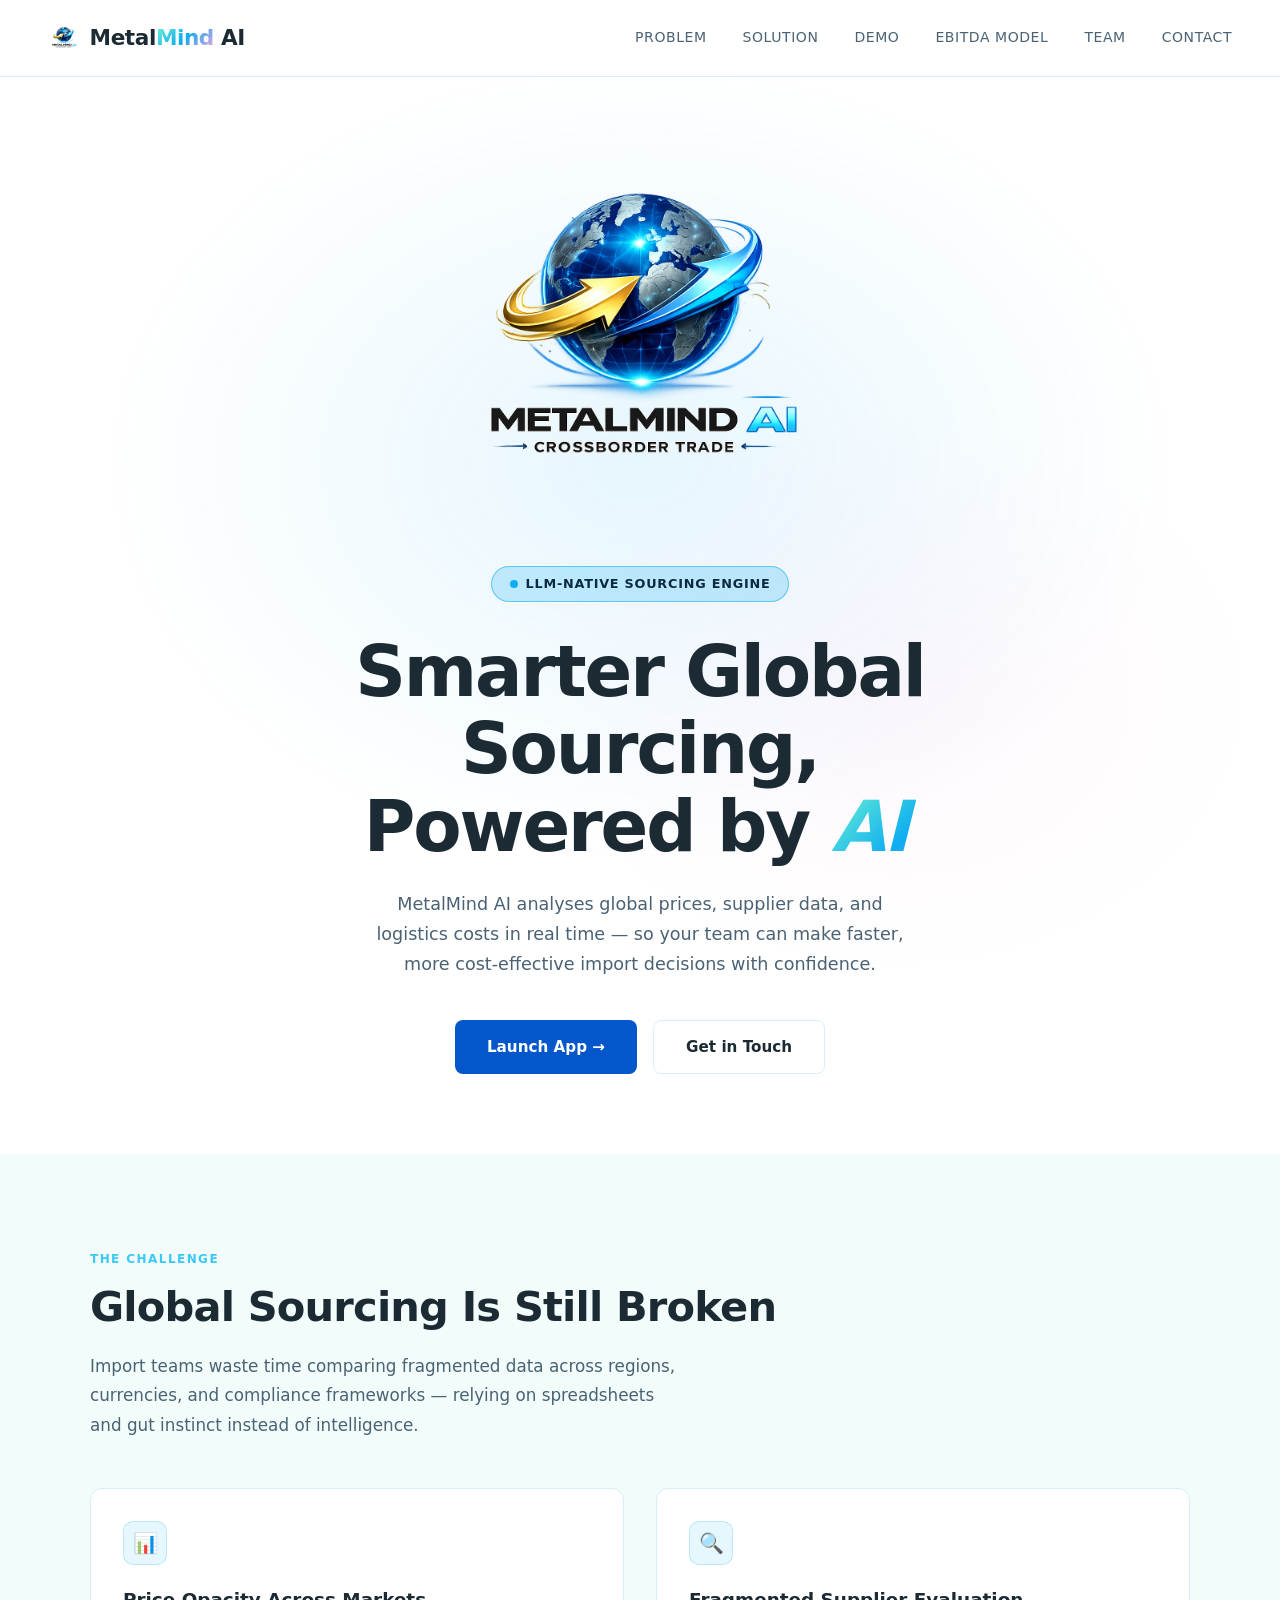
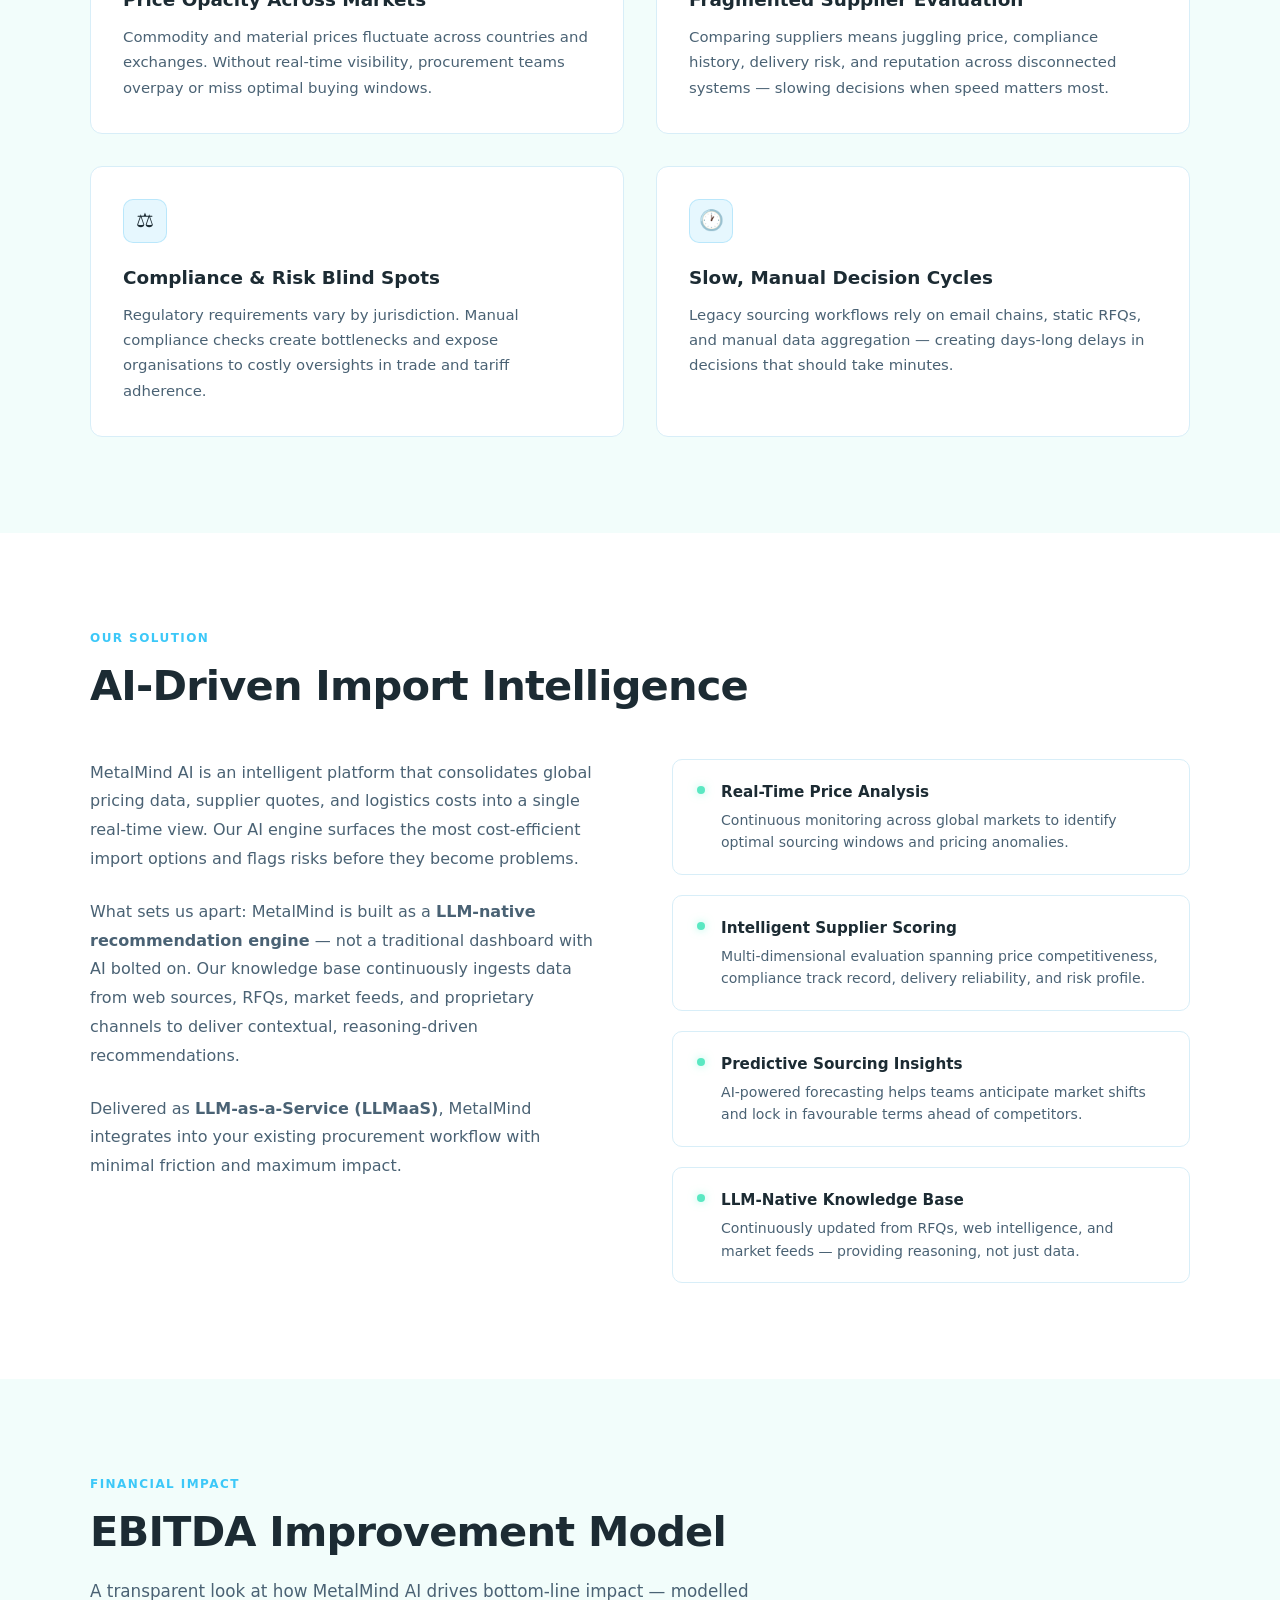
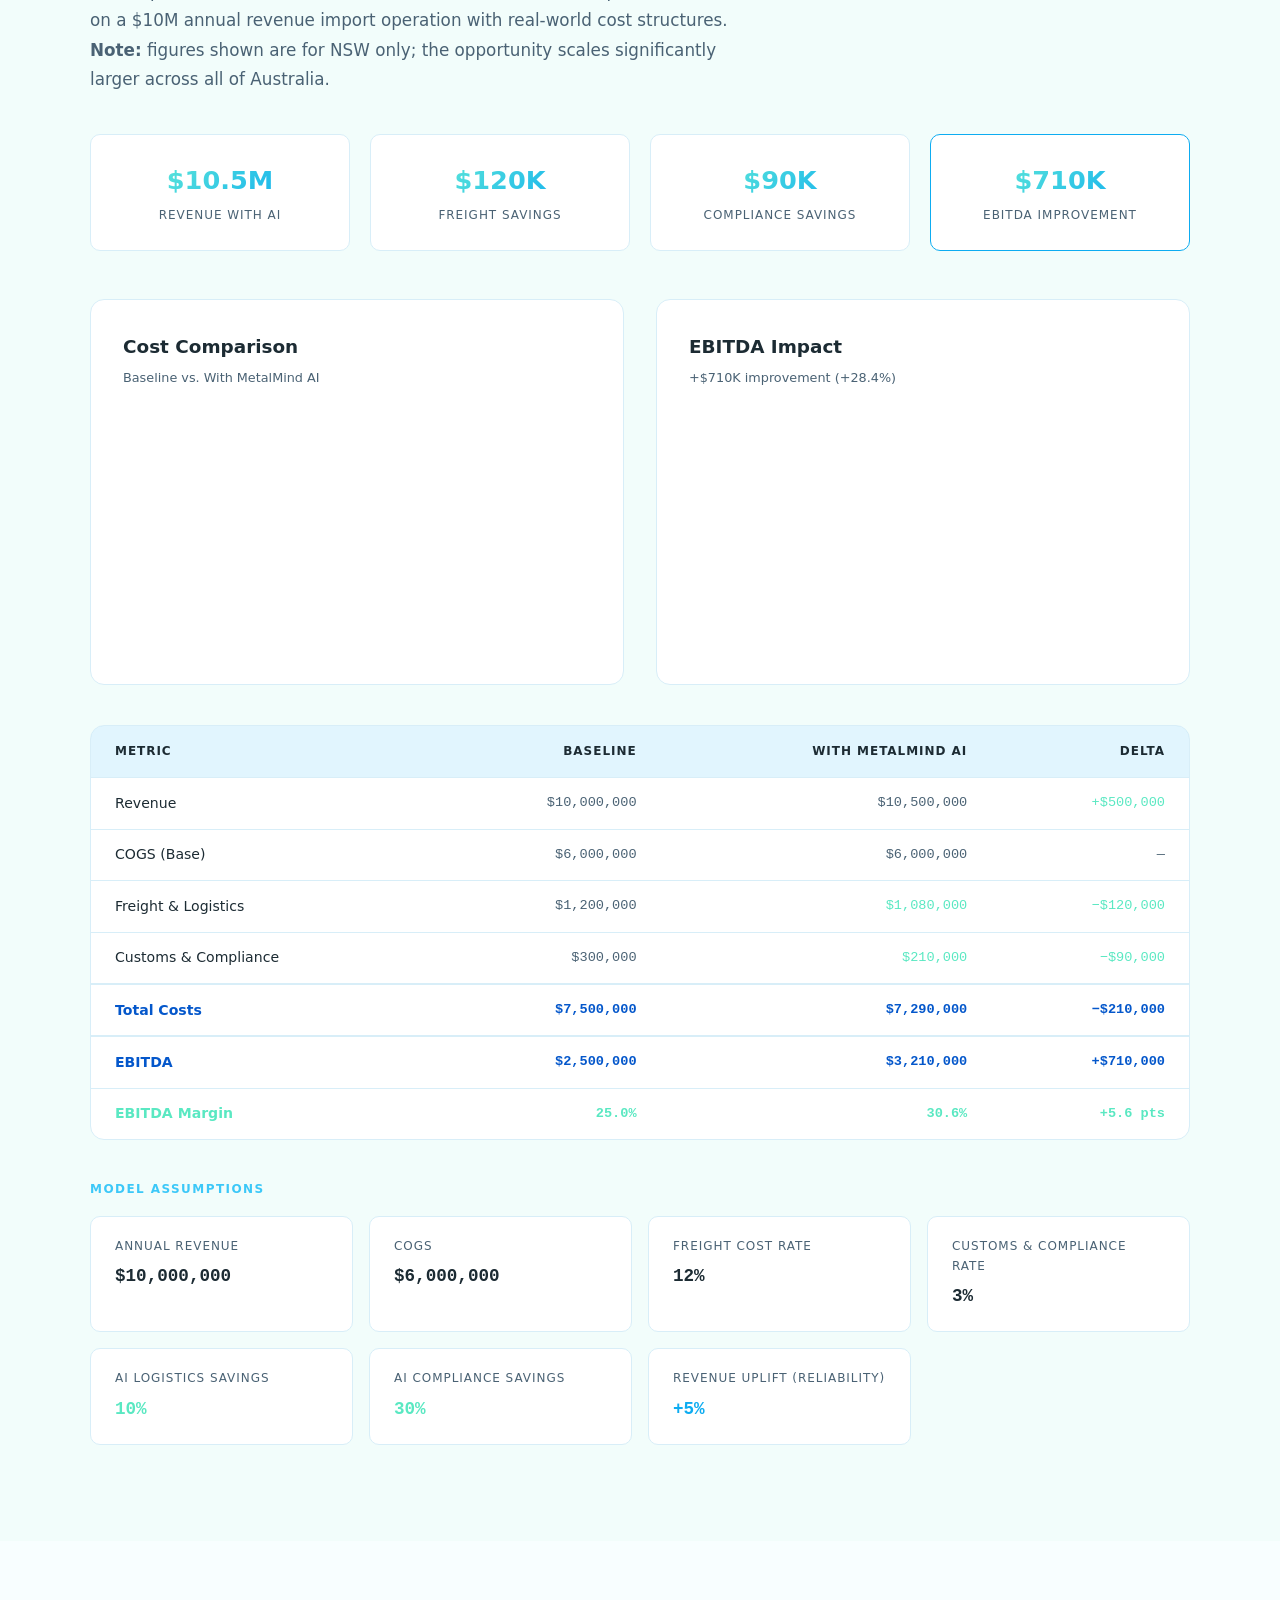
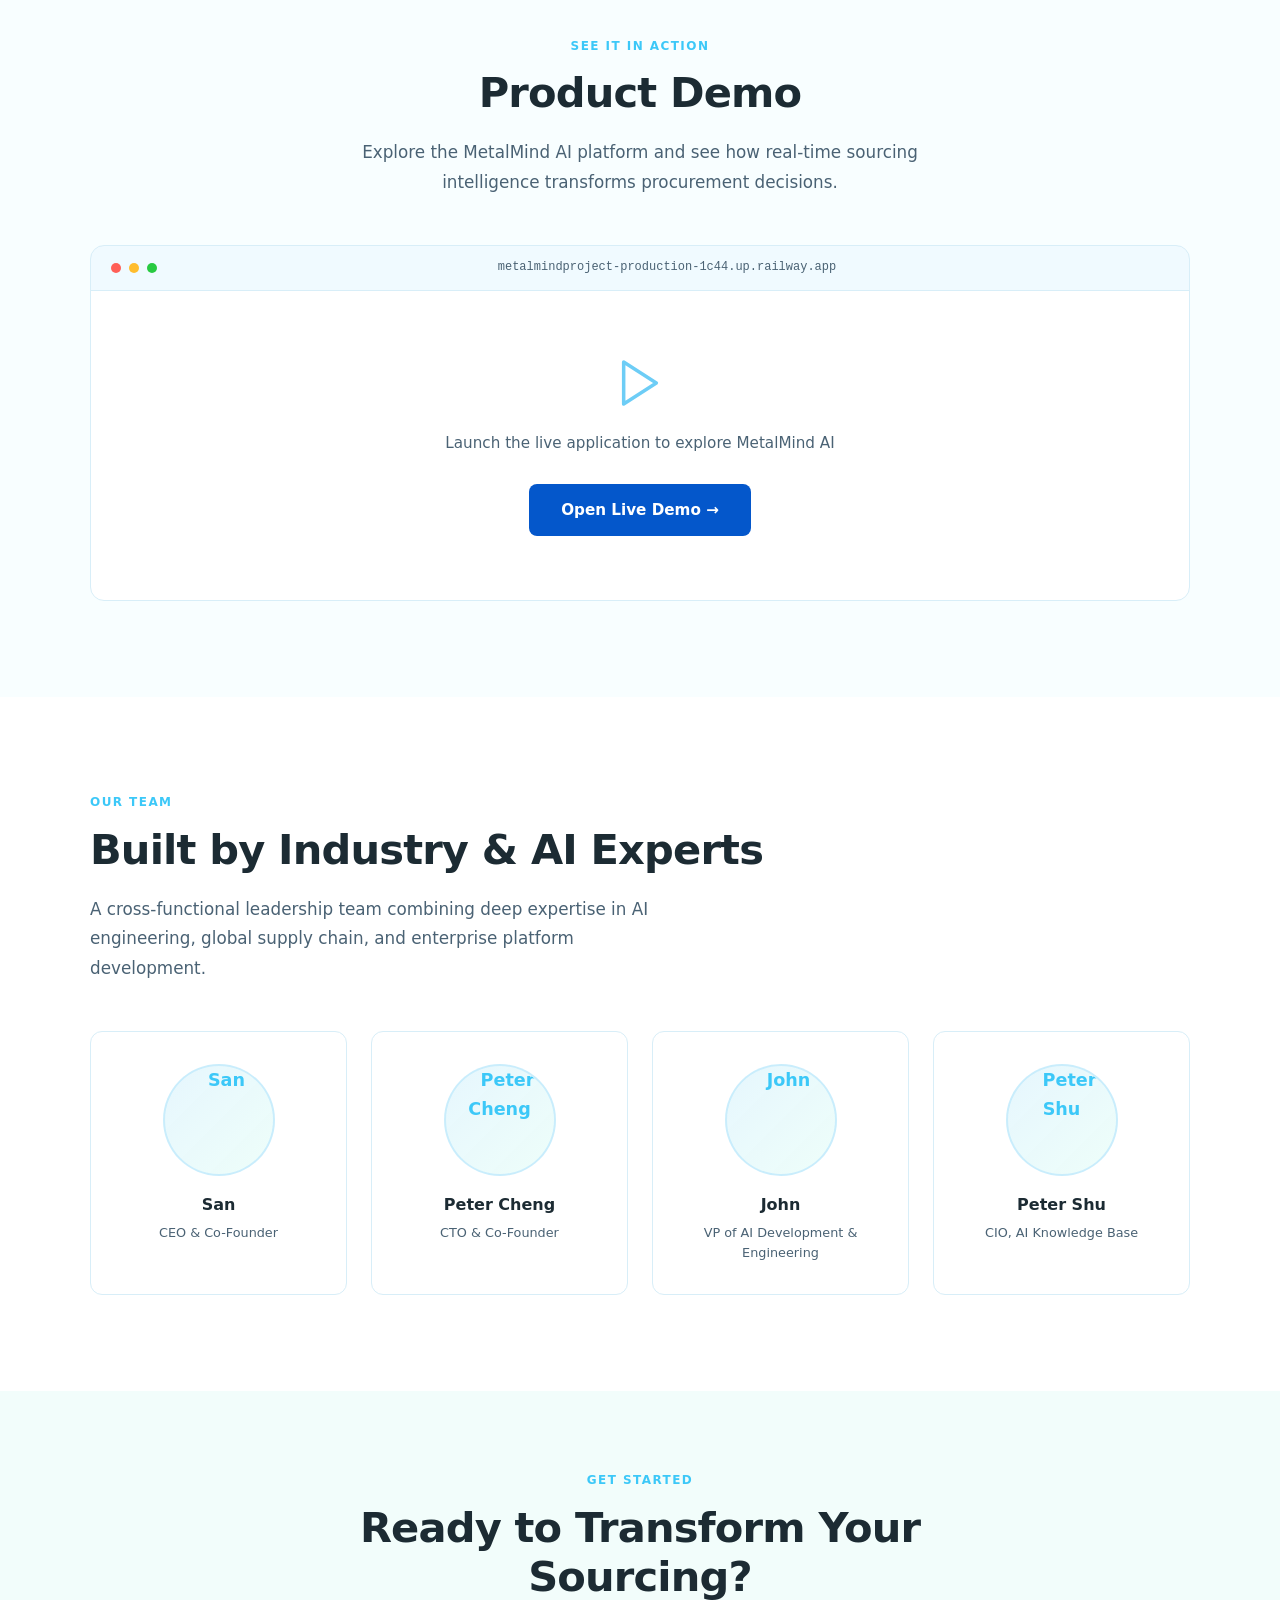
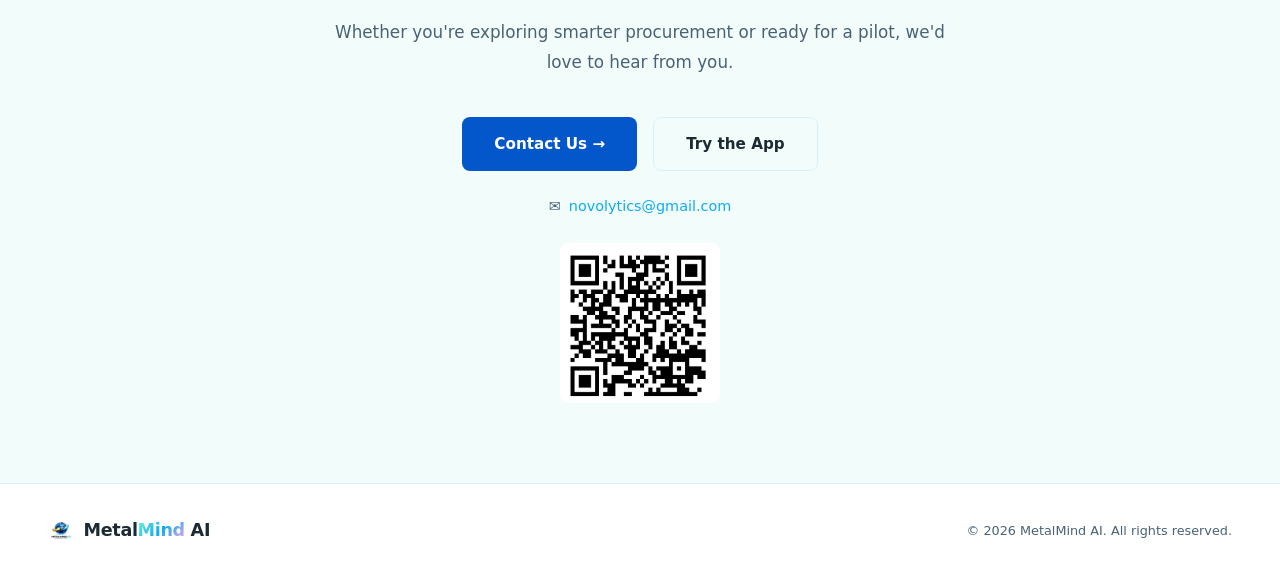
==== commit 73e510e5: "Clarify EBITDA Improvement Model covers NSW only Co-Authored-By: Claude Opus 4.7 <noreply@anthropic." ====
--- a/index.html
+++ b/index.html
@@ -889,8 +889,7 @@
     <a href="#solution">Solution</a>
     <a href="#demo">Demo</a>
     <a href="#ebitda">EBITDA Model</a>
-    <a href="#pricing">Pricing</a>
-    <a href="#growth">Growth</a>
+
     <a href="#team">Team</a>
     <a href="#contact">Contact</a>
   </div>
@@ -992,7 +991,7 @@
   <div class="container">
     <div class="section-label">Financial Impact</div>
     <h2>EBITDA Improvement Model</h2>
-    <p class="ebitda-intro">A transparent look at how MetalMind AI drives bottom-line impact — modelled on a $10M annual revenue import operation with real-world cost structures.</p>
+    <p class="ebitda-intro">A transparent look at how MetalMind AI drives bottom-line impact — modelled on a $10M annual revenue import operation with real-world cost structures. <strong>Note:</strong> figures shown are for NSW only; the opportunity scales significantly larger across all of Australia.</p>
 
     <!-- KPI HIGHLIGHTS -->
     <div class="kpi-row">
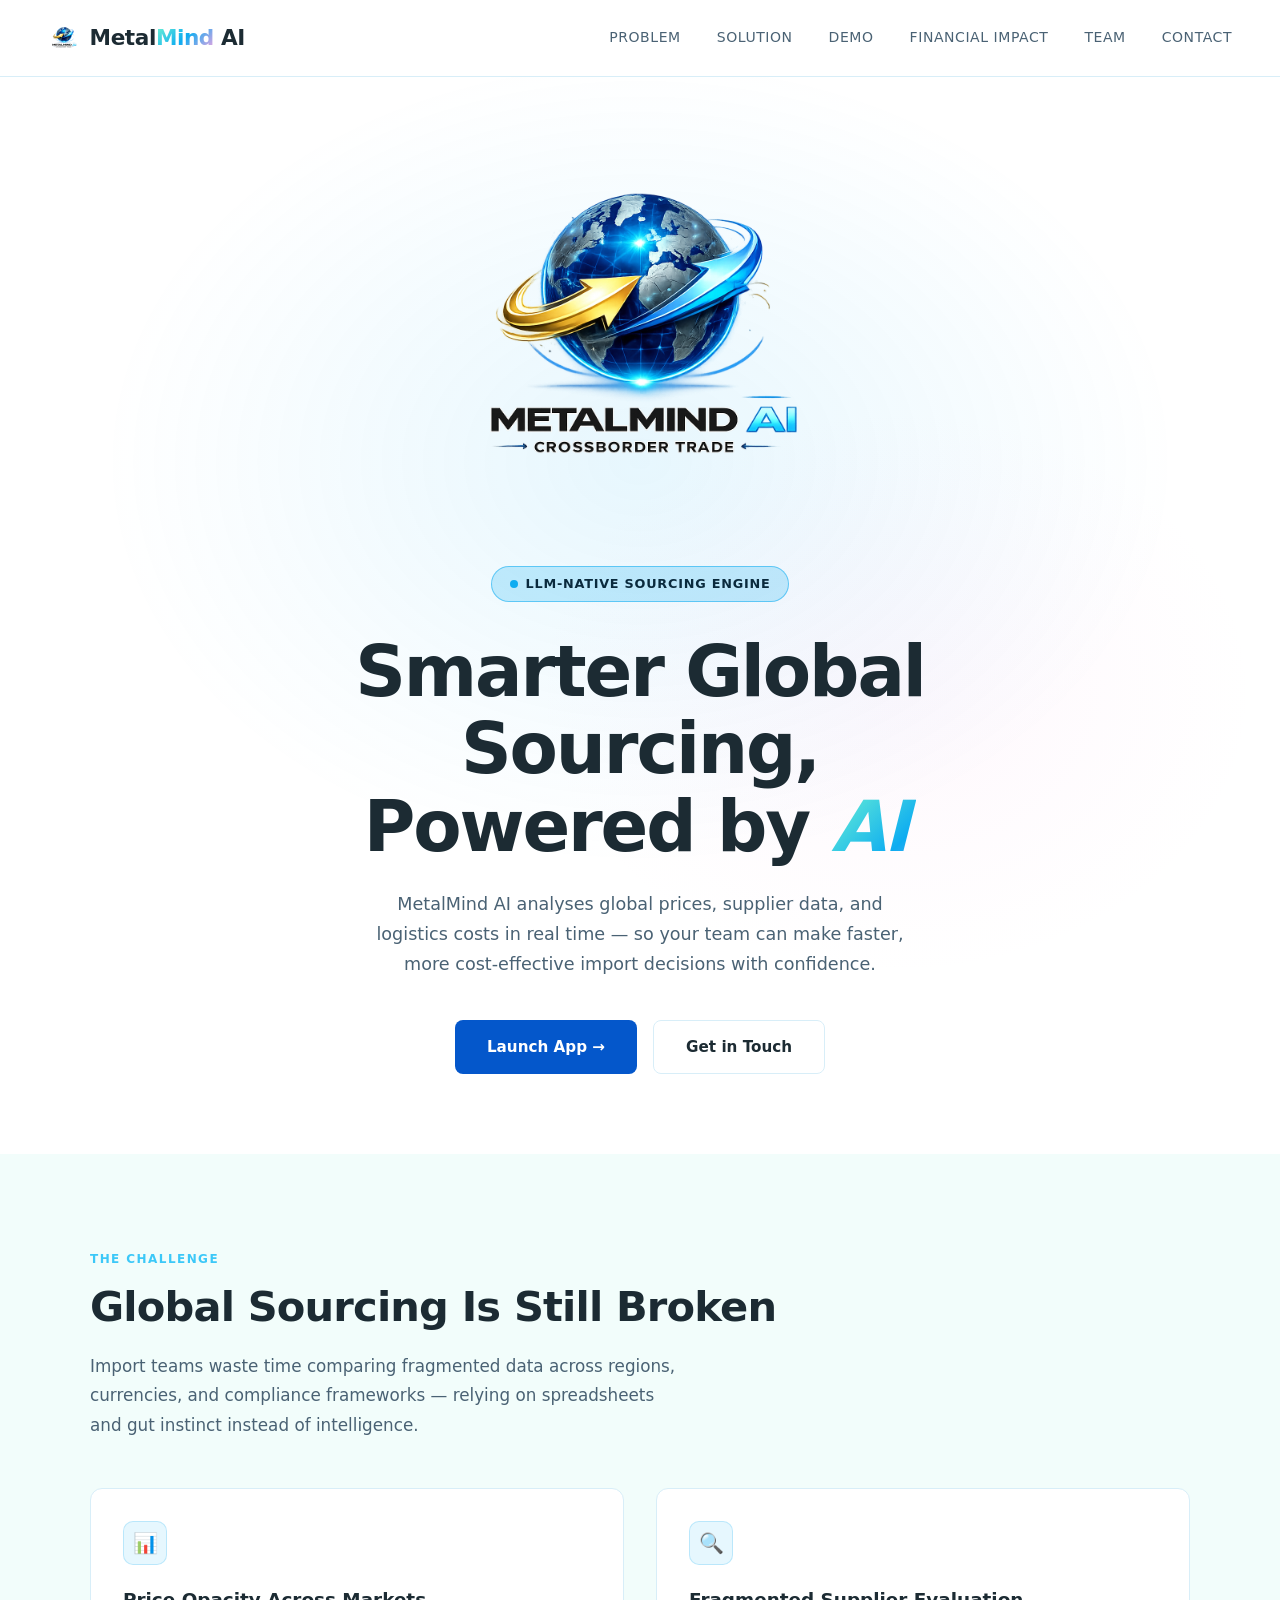
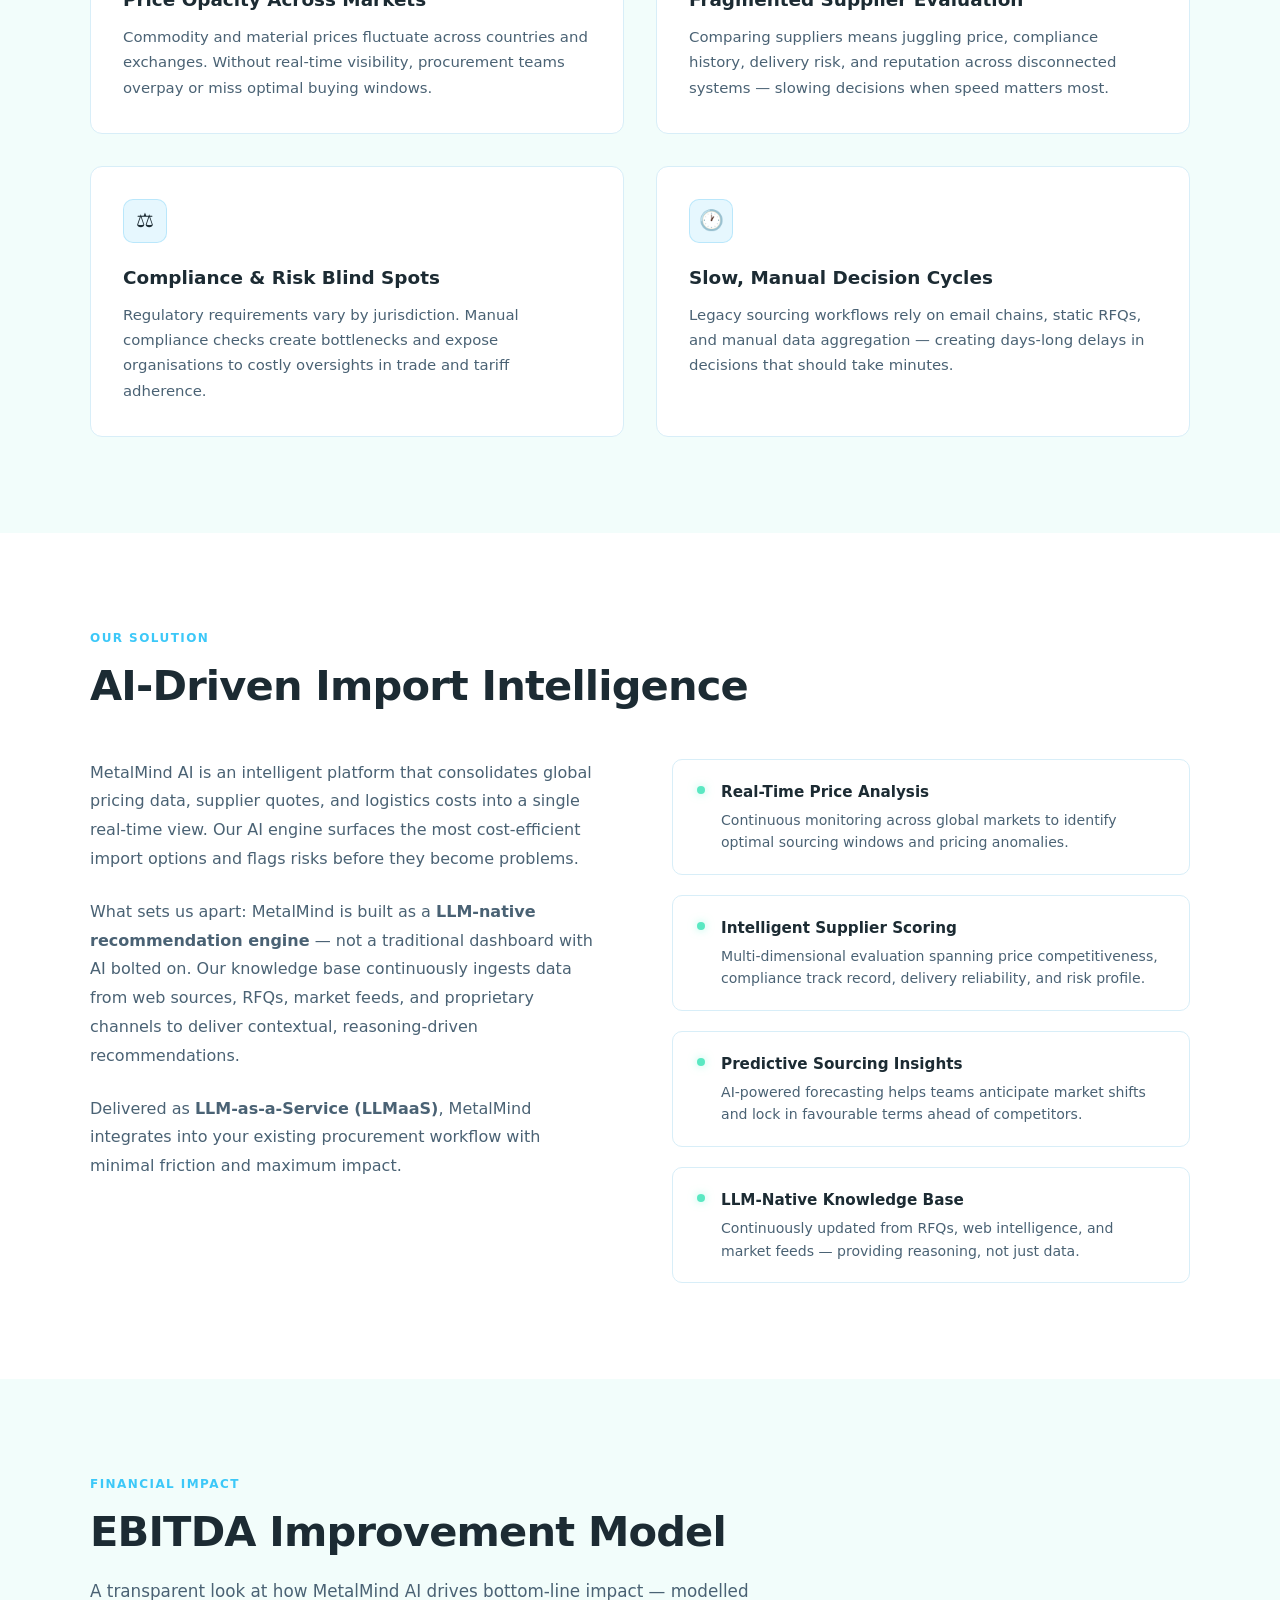
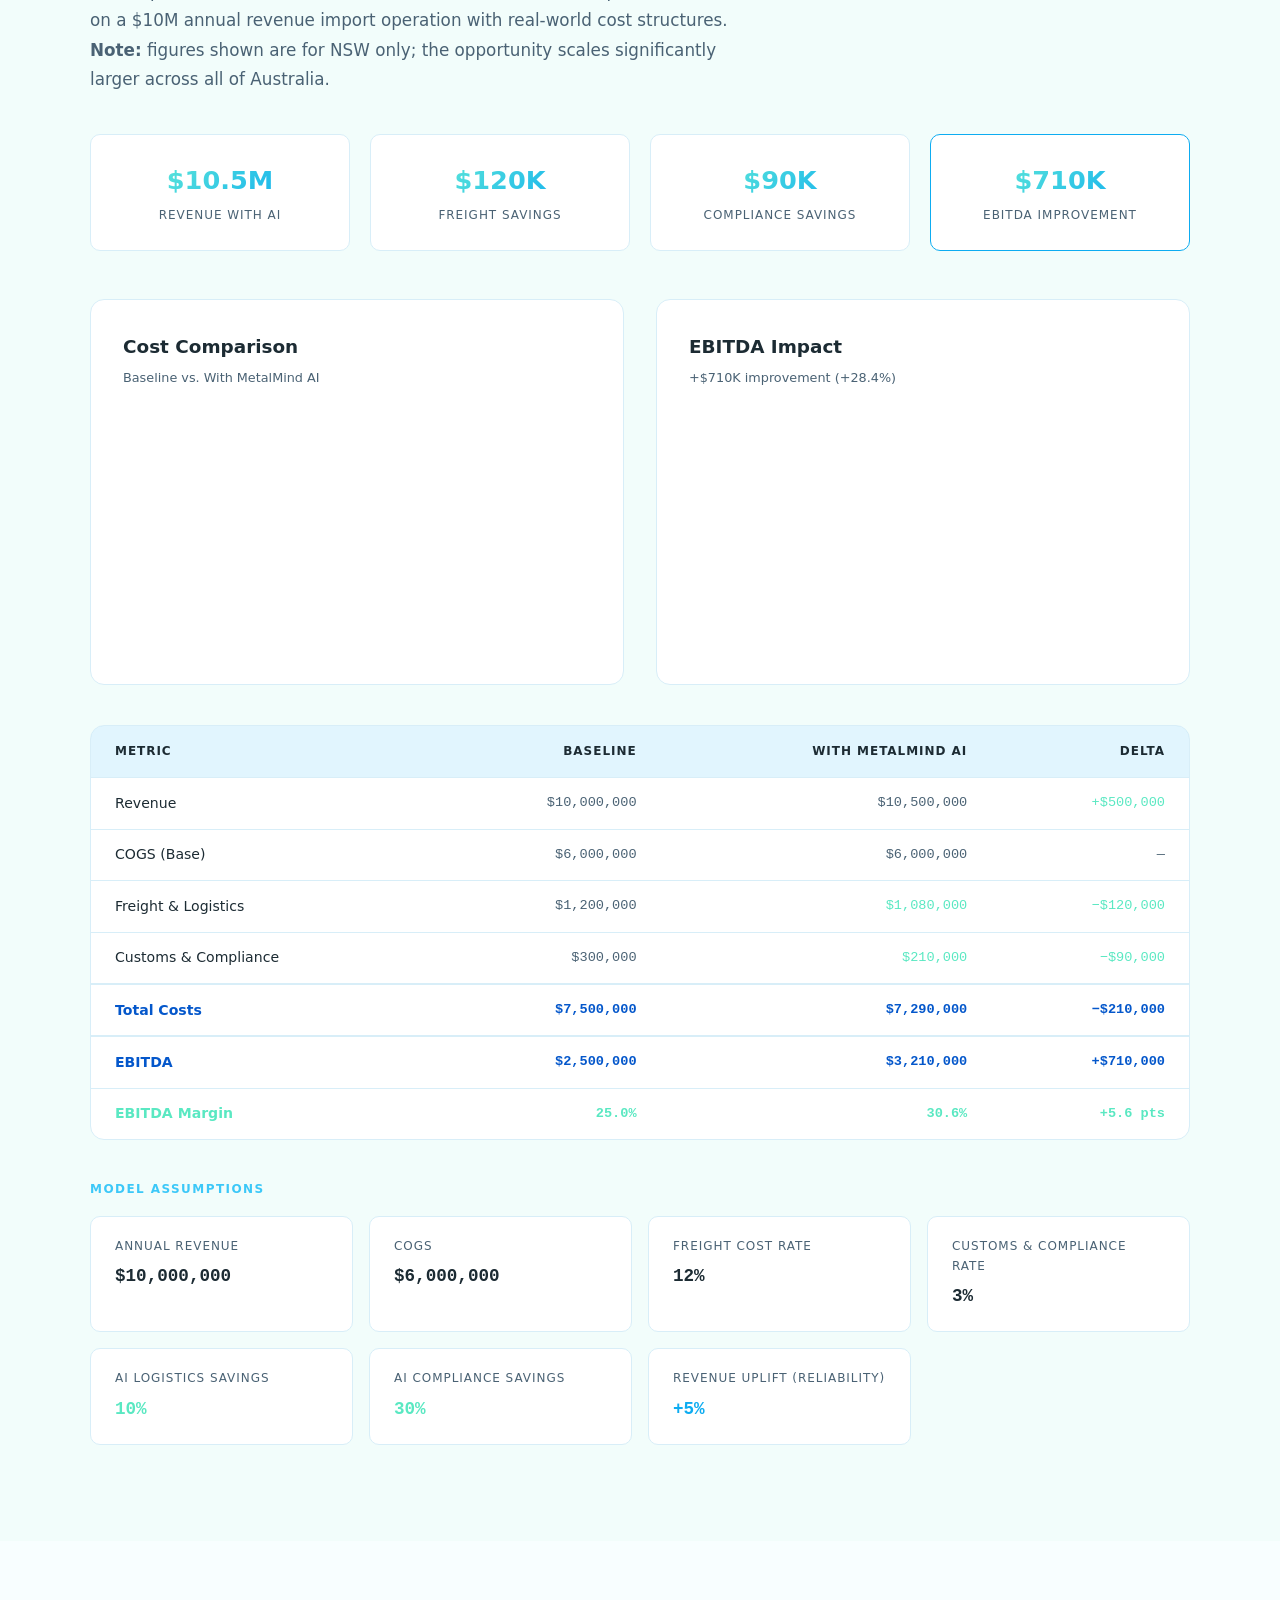
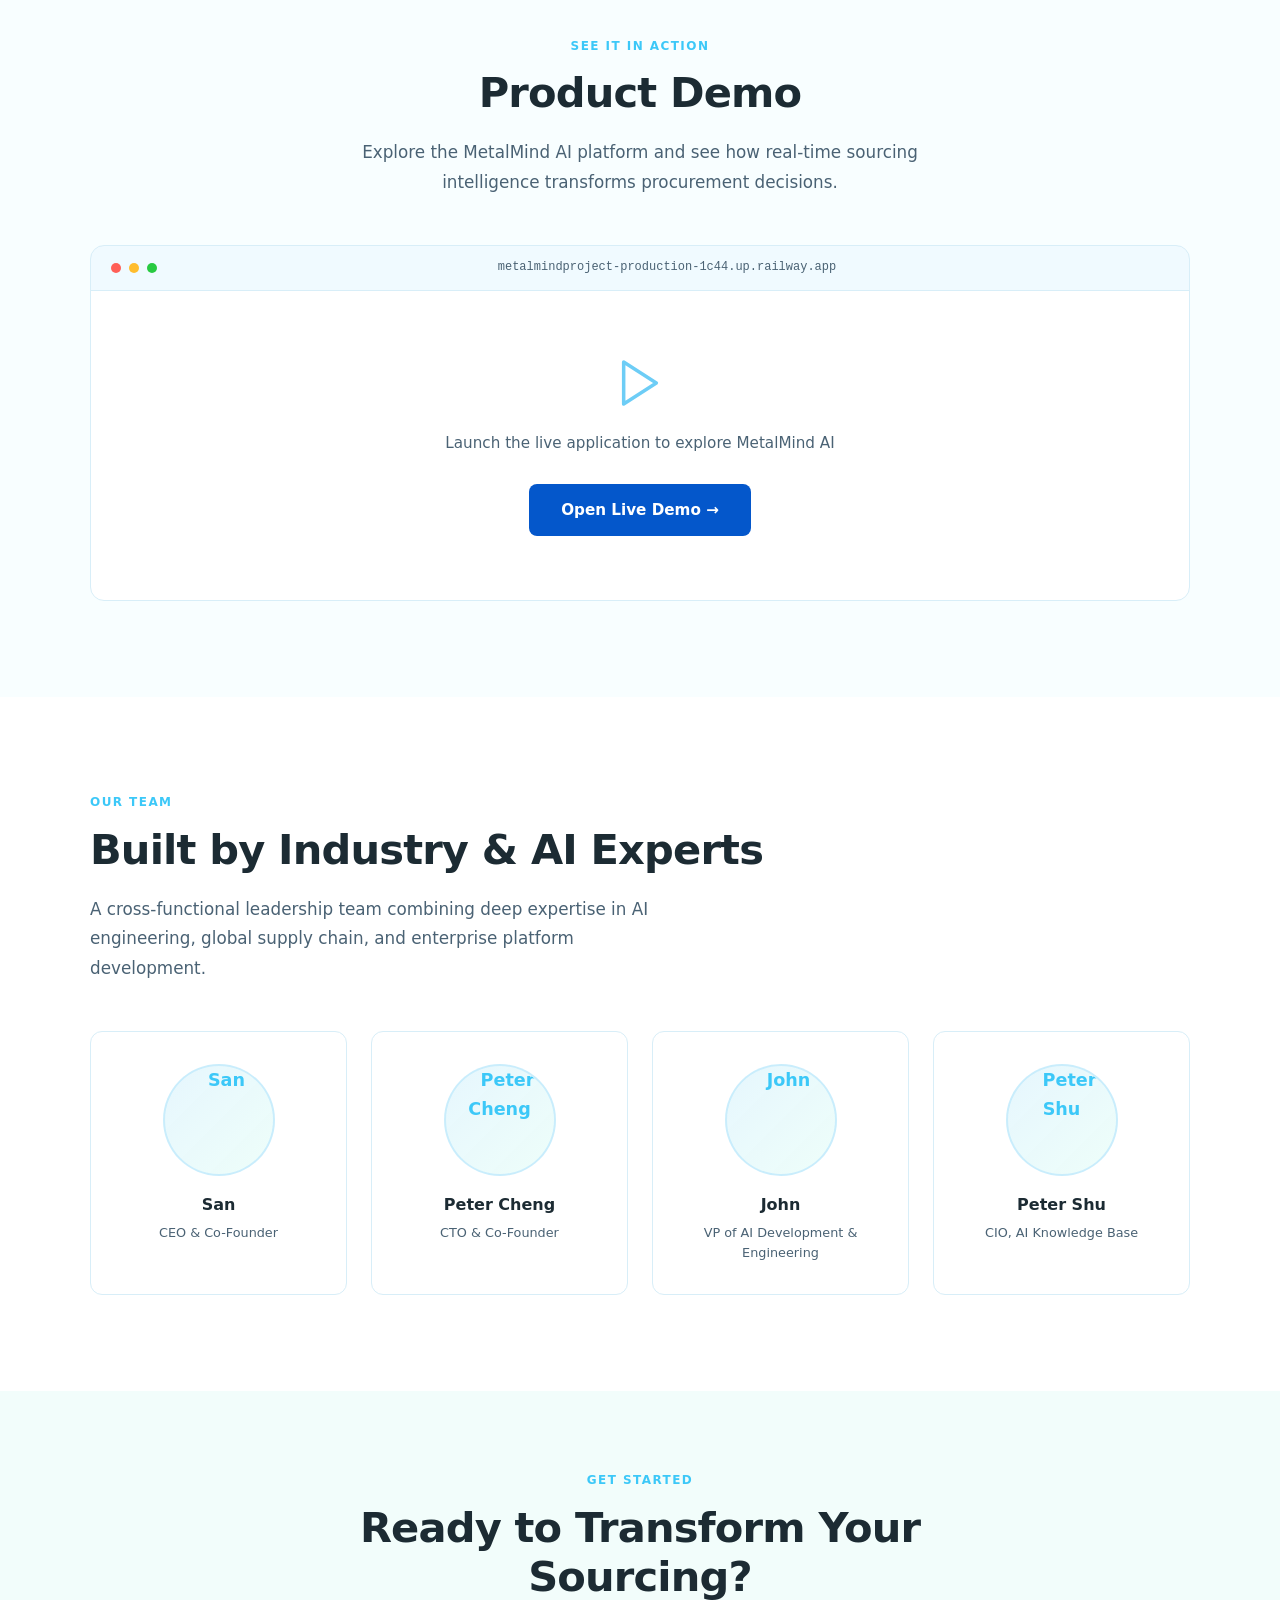
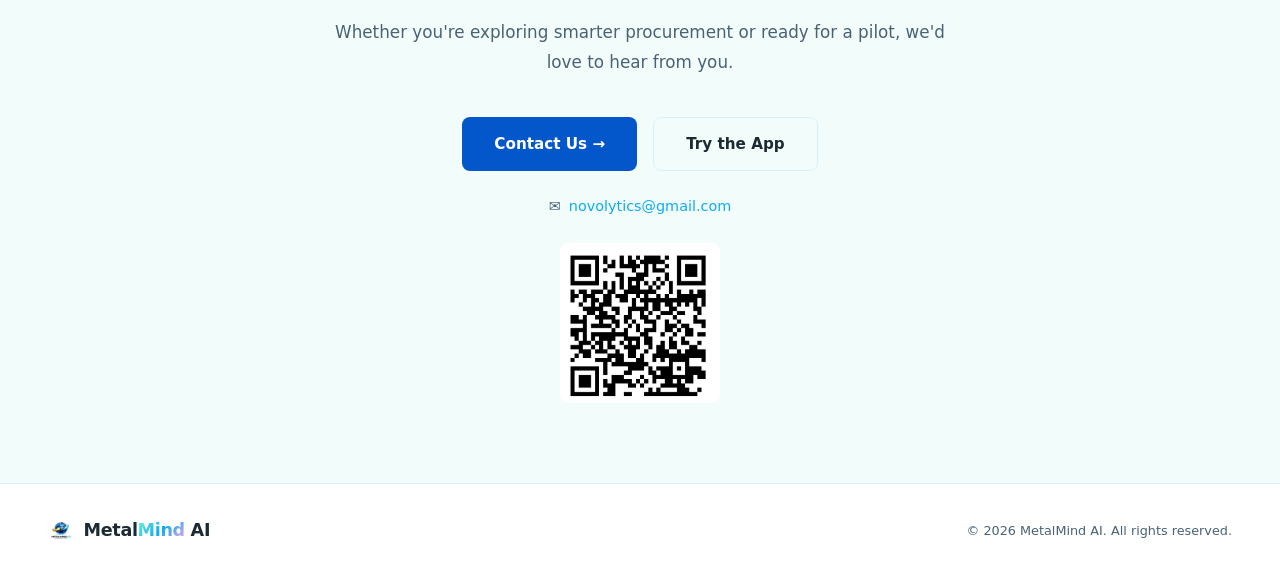
==== commit dd0a32b9: "Rename nav link from "EBITDA Model" to "Financial Impact" Co-Authored-By: Claude Opus 4.7 <noreply@a" ====
--- a/index.html
+++ b/index.html
@@ -888,7 +888,7 @@
     <a href="#problem">Problem</a>
     <a href="#solution">Solution</a>
     <a href="#demo">Demo</a>
-    <a href="#ebitda">EBITDA Model</a>
+    <a href="#ebitda">Financial Impact</a>
 
     <a href="#team">Team</a>
     <a href="#contact">Contact</a>
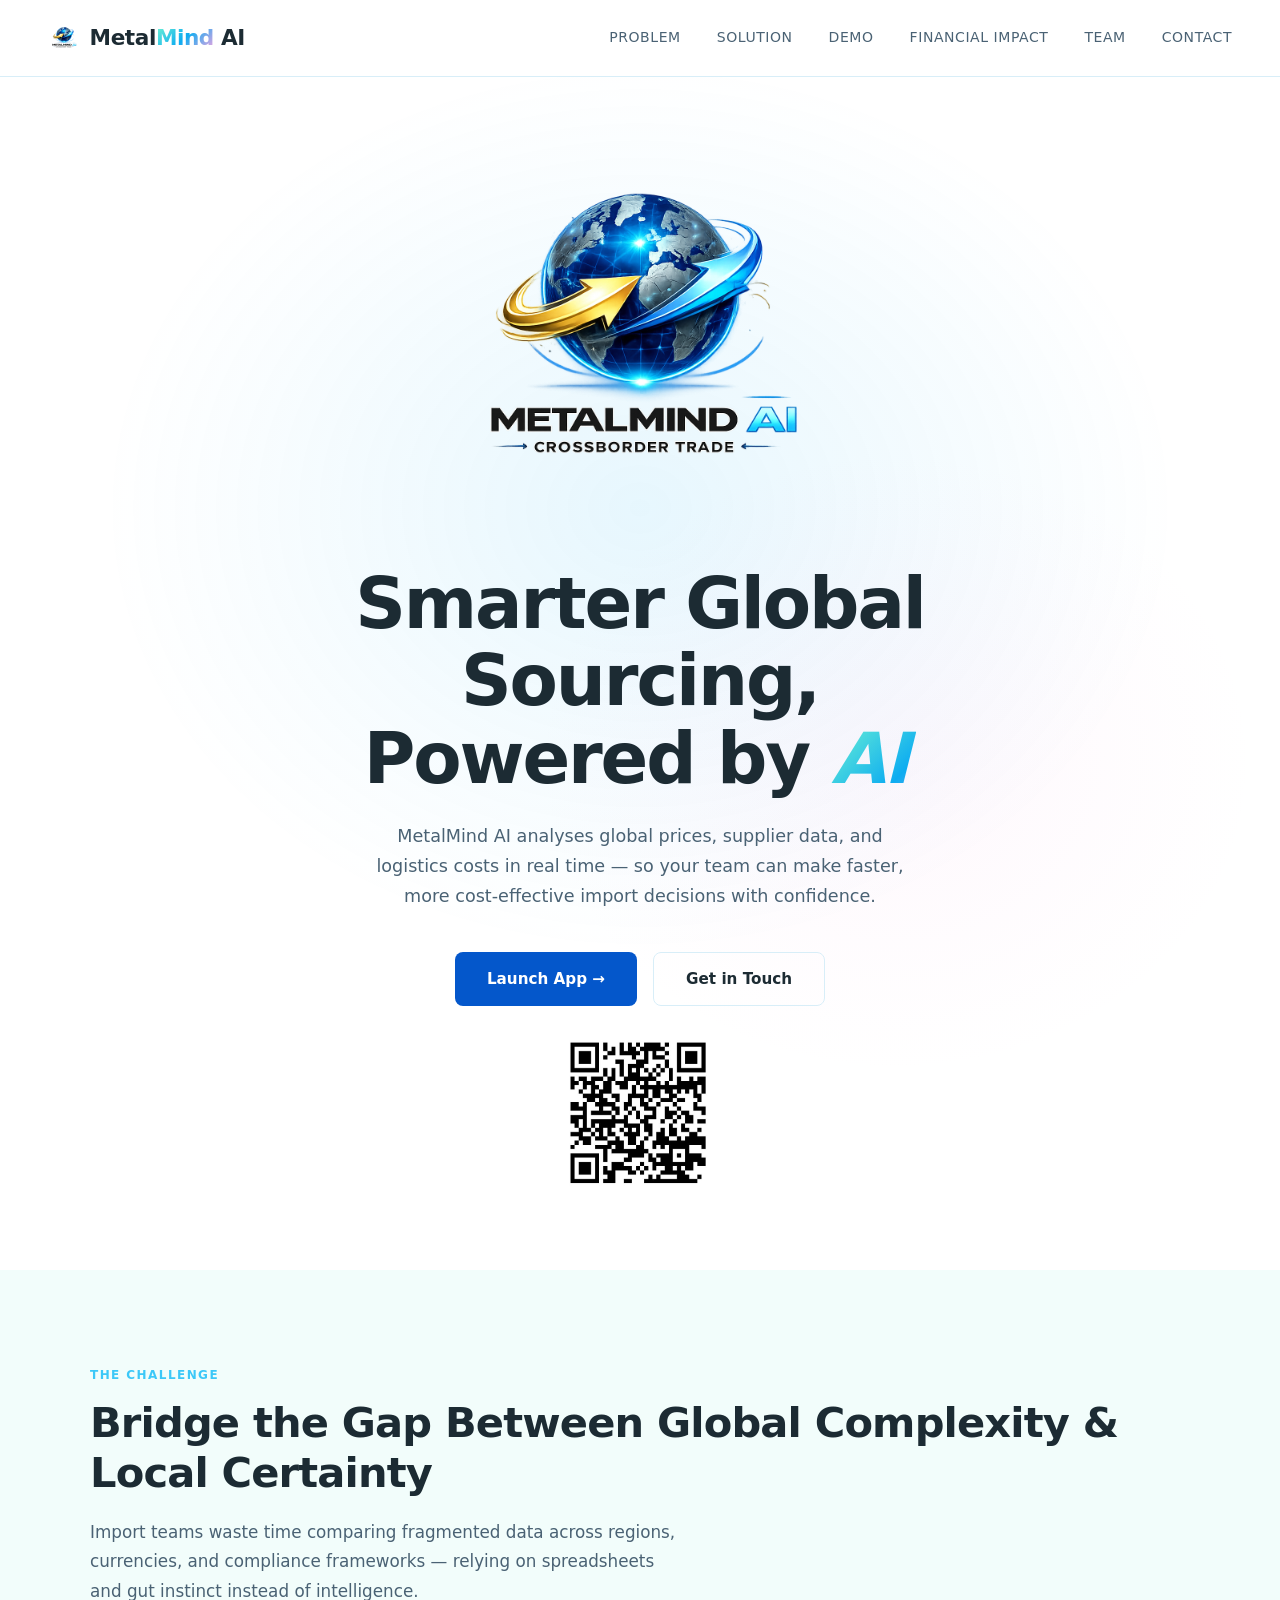
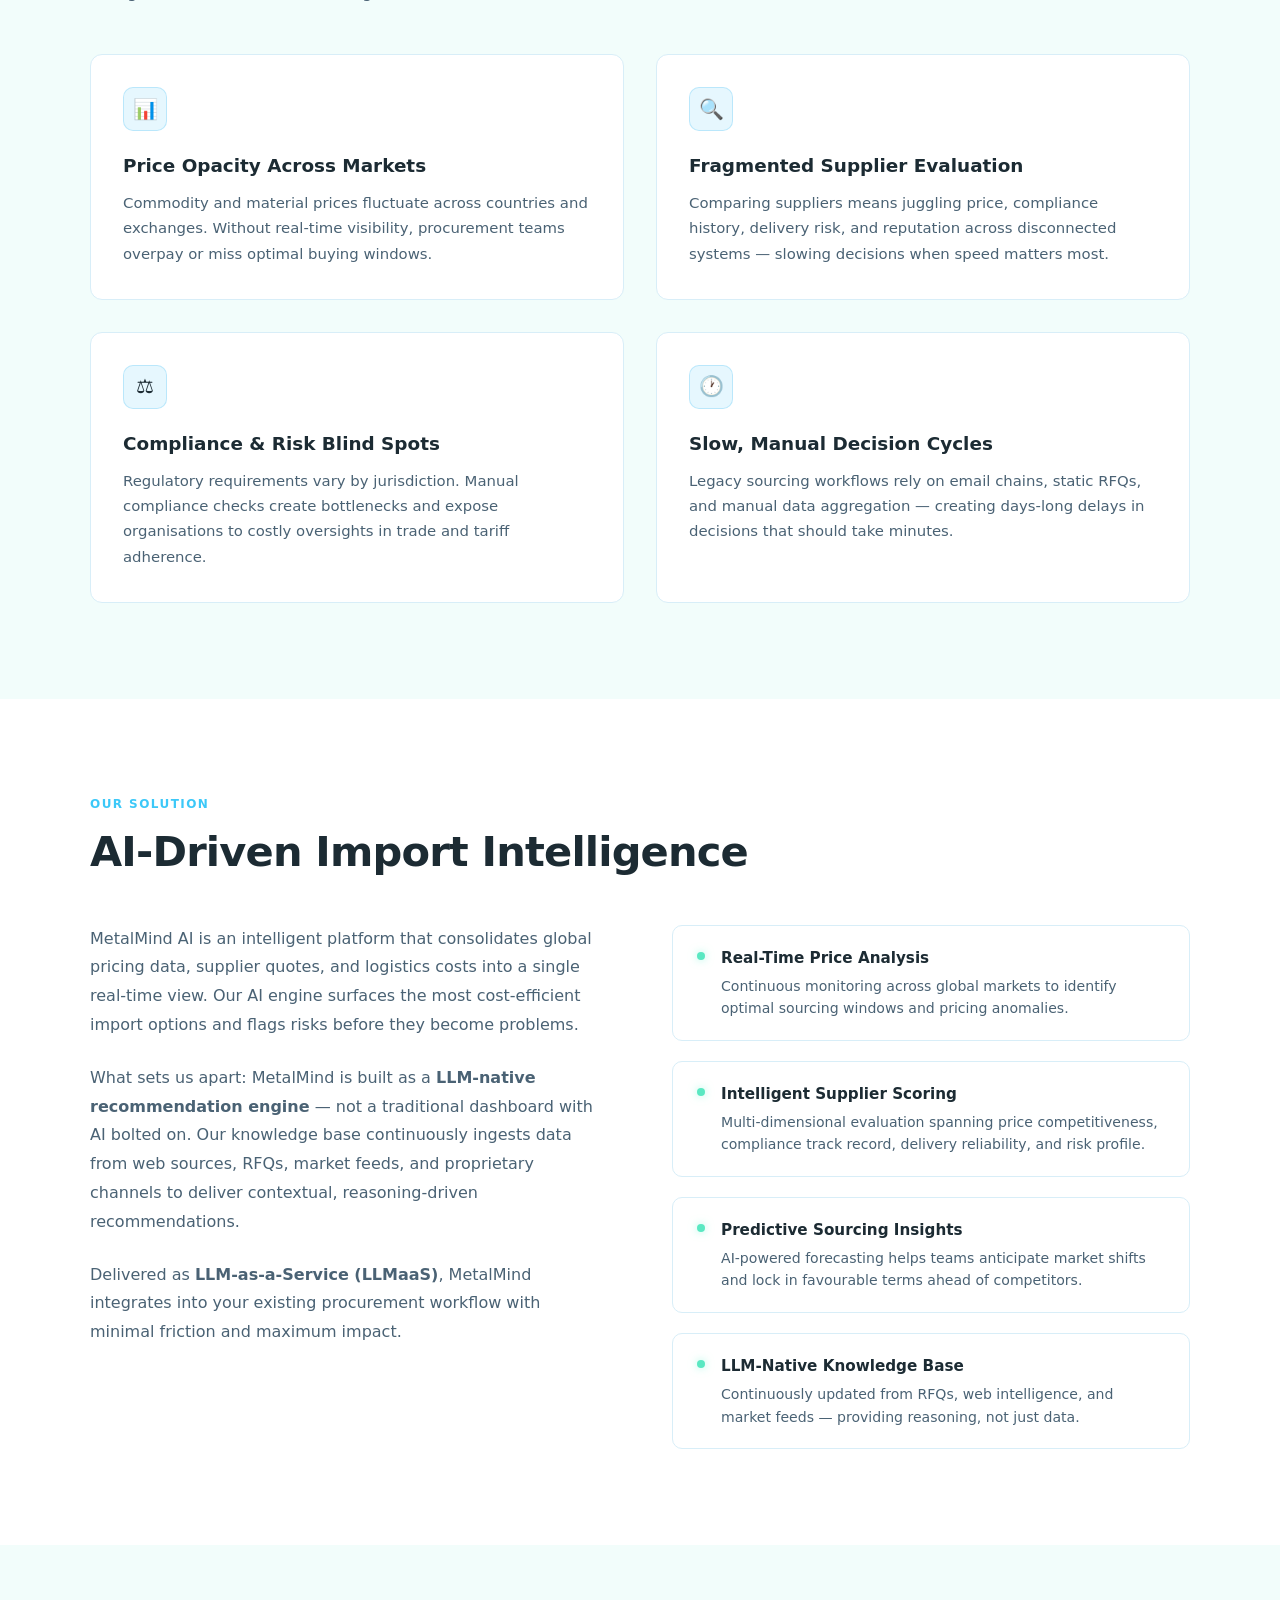
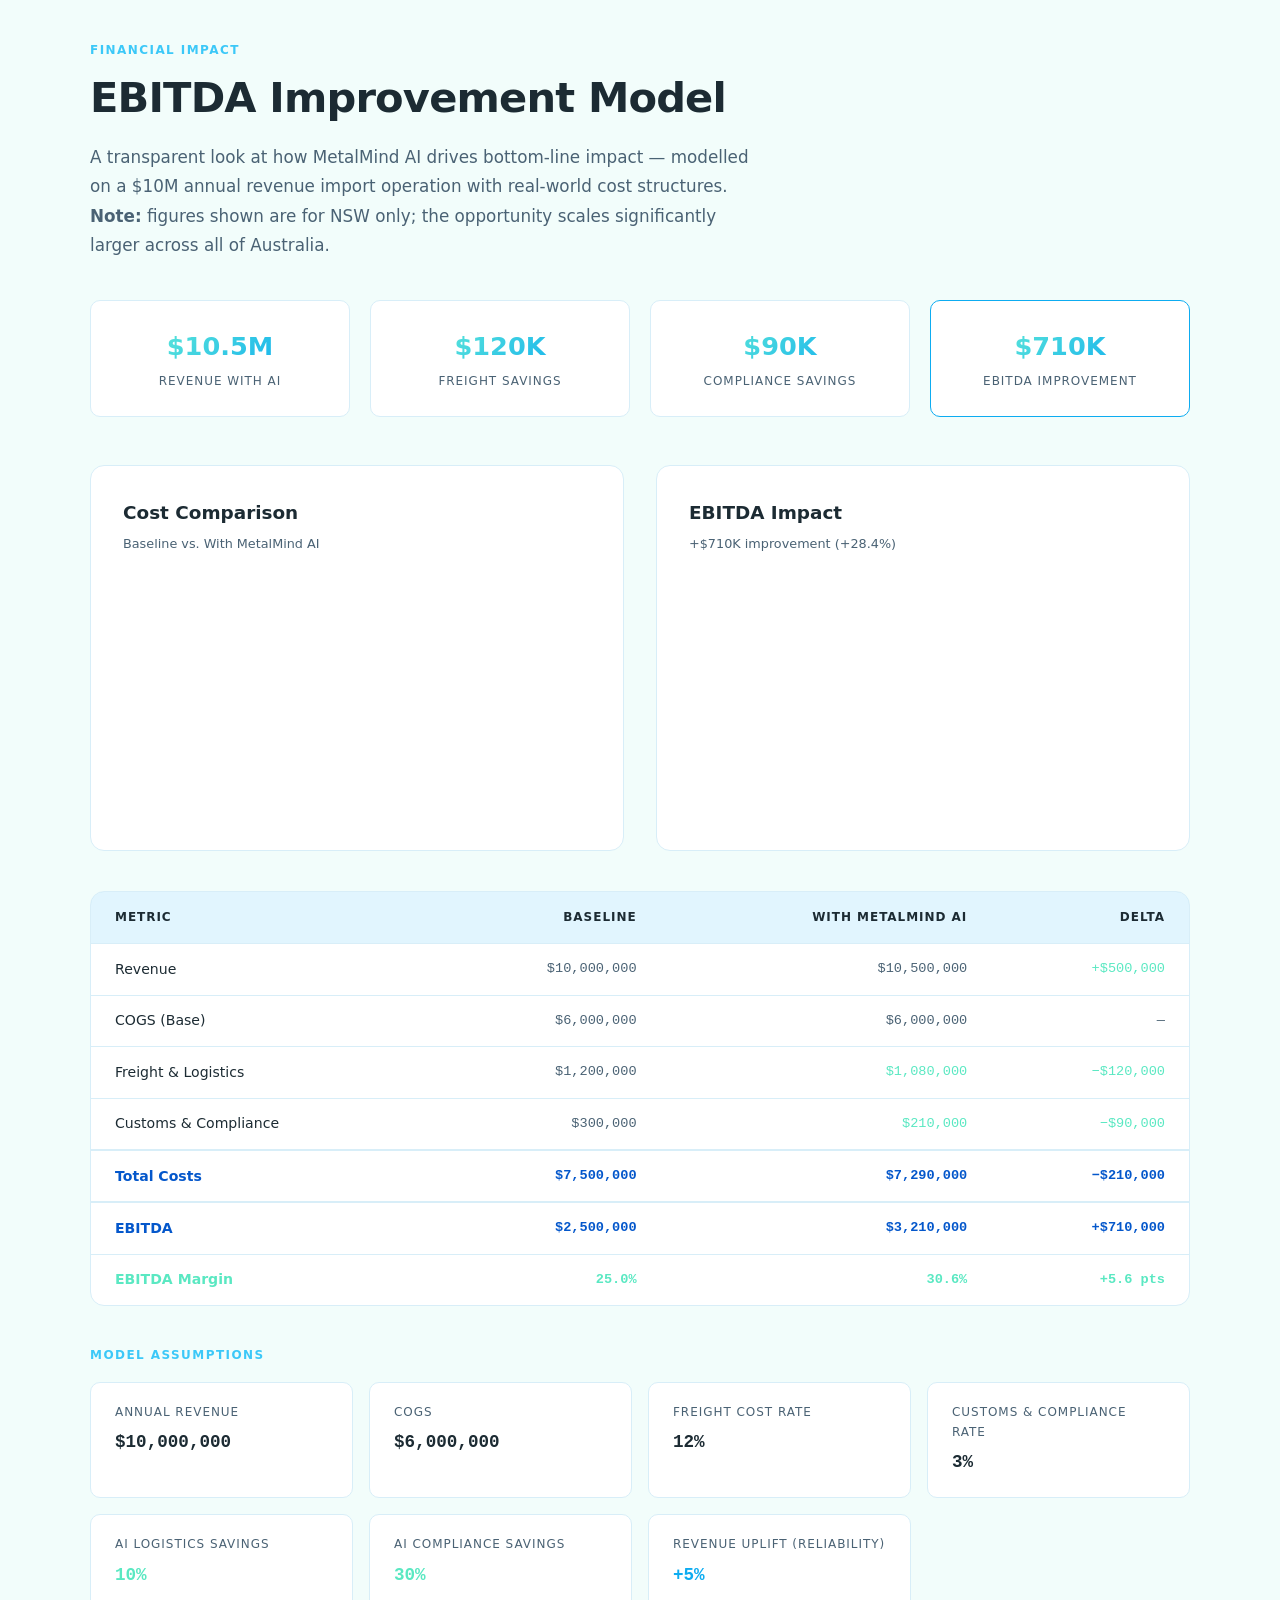
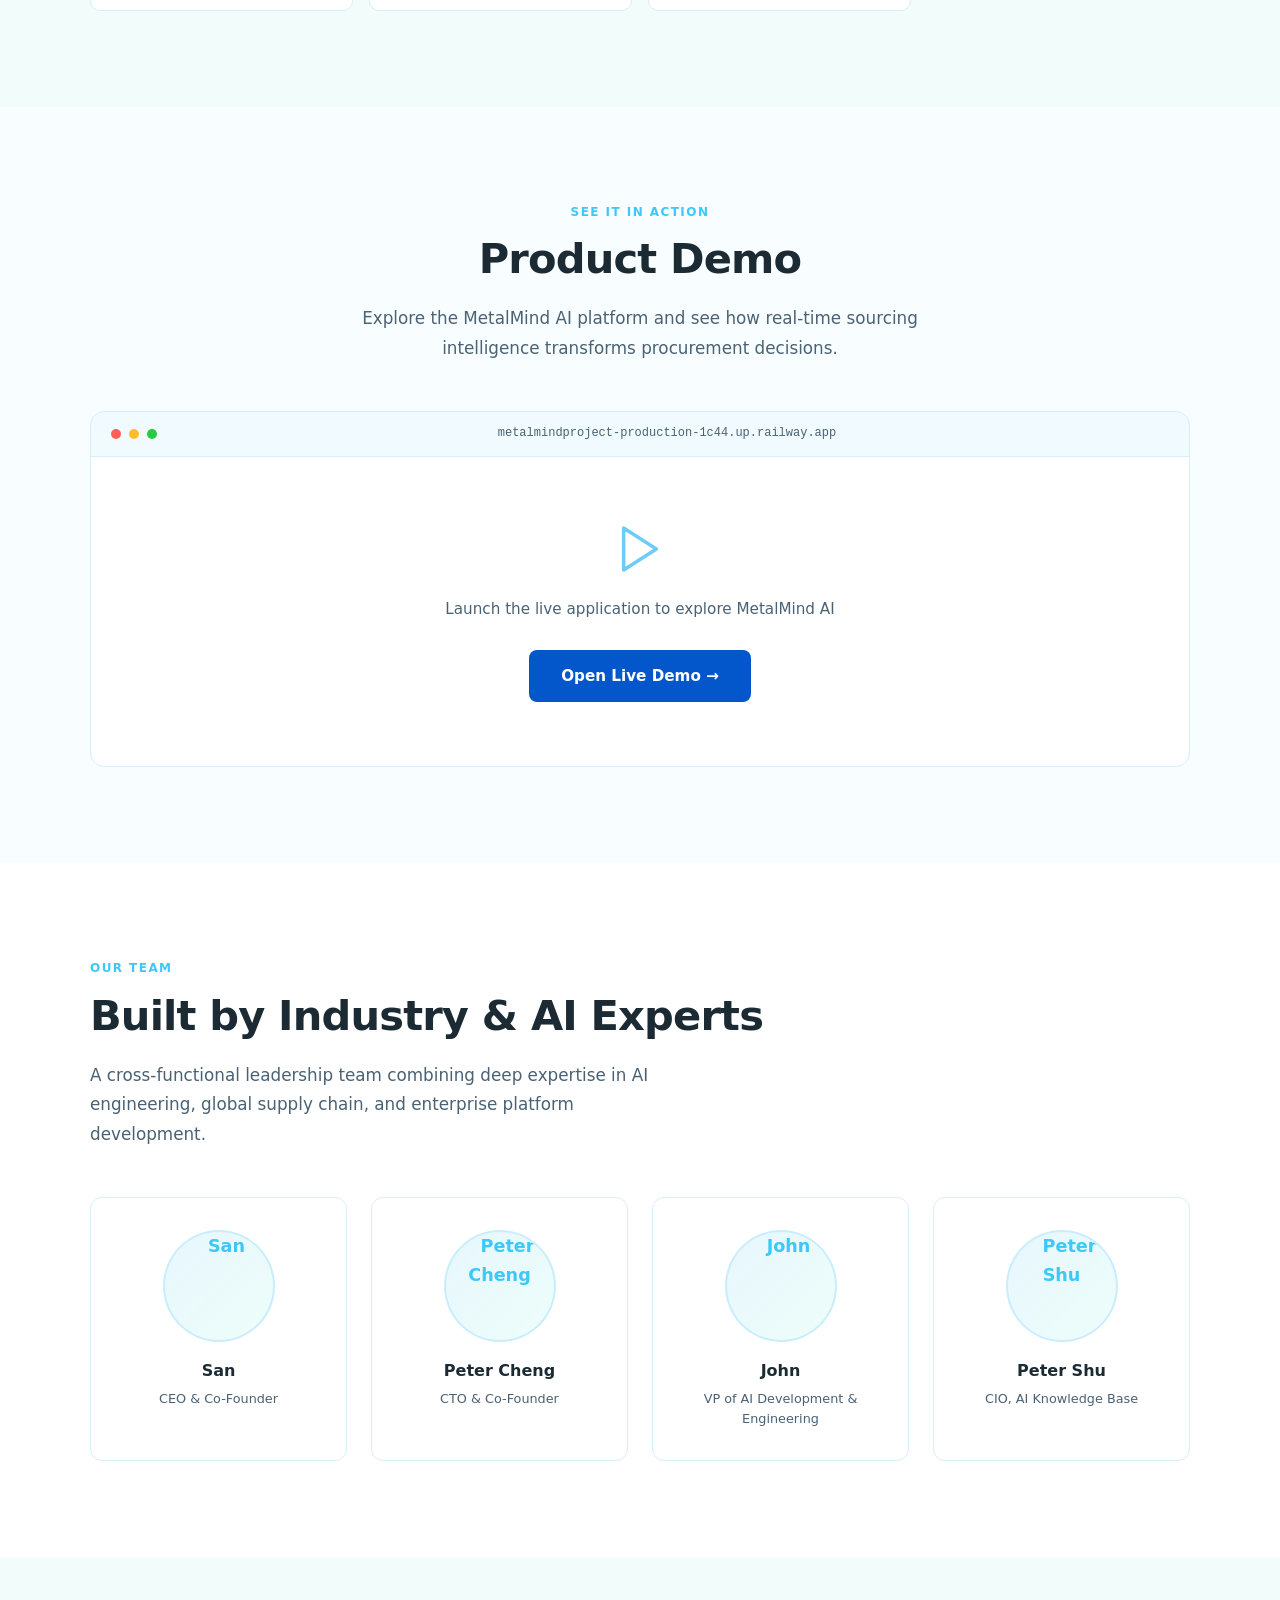
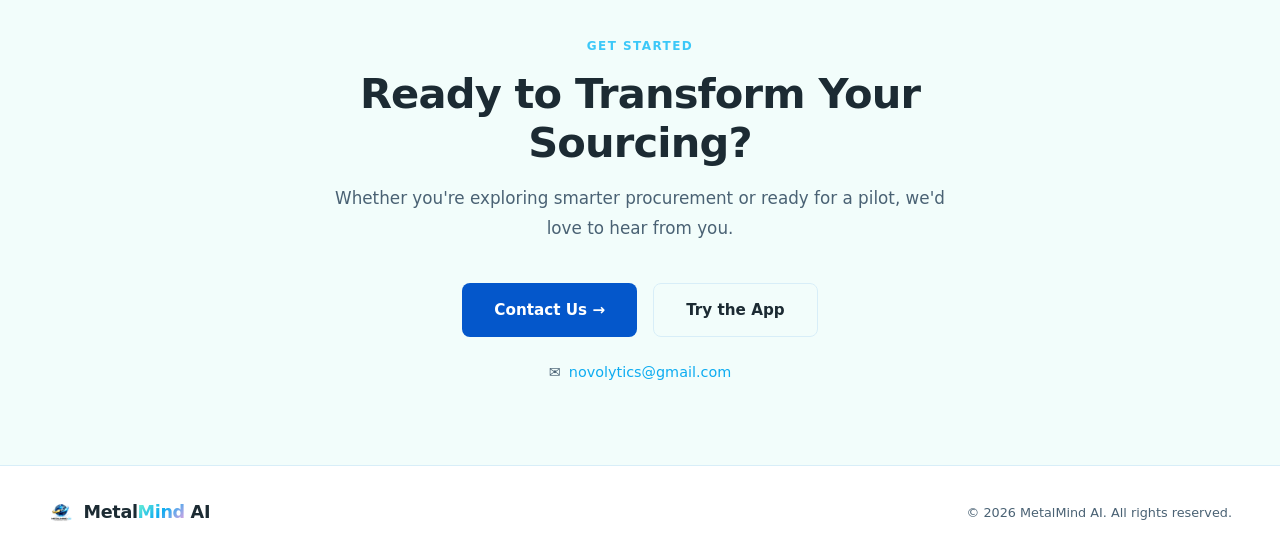
==== commit 90460cf5: "Remove hero badge and relocate QR code - Remove "LLM-Native Sourcing Engine" badge from hero section" ====
--- a/index.html
+++ b/index.html
@@ -898,20 +898,24 @@
 <!-- HERO -->
 <section class="hero">
   <img src="Logo/Logo.png" alt="MetalMind AI" class="hero-logo">
-  <div class="hero-badge">LLM-Native Sourcing Engine</div>
   <h1>Smarter Global Sourcing,<br>Powered by <em>AI</em></h1>
   <p class="hero-sub">MetalMind AI analyses global prices, supplier data, and logistics costs in real time — so your team can make faster, more cost-effective import decisions with confidence.</p>
   <div class="hero-ctas">
     <a href="https://metalmindproject-production-1c44.up.railway.app/" target="_blank" class="btn btn-primary">Launch App →</a>
     <a href="#contact" class="btn btn-secondary">Get in Touch</a>
   </div>
+  <div style="margin-top:1.5rem;">
+    <a href="https://www.linkedin.com/in/dr-sangeeta-aditya" target="_blank" rel="noopener noreferrer">
+      <img src="QR.jpeg" alt="LinkedIn QR Code — Dr. Sangeeta Aditya" style="width:160px;height:160px;border-radius:8px;display:block;margin:0 auto;" />
+    </a>
+  </div>
 </section>
 
 <!-- PROBLEM -->
 <section class="problem" id="problem">
   <div class="container">
     <div class="section-label">The Challenge</div>
-    <h2>Global Sourcing Is Still Broken</h2>
+    <h2>Bridge the Gap Between Global Complexity & Local Certainty</h2>
     <p class="section-desc">Import teams waste time comparing fragmented data across regions, currencies, and compliance frameworks — relying on spreadsheets and gut instinct instead of intelligence.</p>
 
     <div class="problem-grid">
@@ -1196,11 +1200,6 @@
         ✉️ <a href="mailto:novolytics@gmail.com">novolytics@gmail.com</a>
       </div>
     </div>
-    <div style="margin-top:1.5rem;">
-      <a href="https://www.linkedin.com/in/dr-sangeeta-aditya" target="_blank" rel="noopener noreferrer">
-        <img src="QR.jpeg" alt="LinkedIn QR Code — Dr. Sangeeta Aditya" style="width:160px;height:160px;border-radius:8px;display:block;margin:0 auto;" />
-      </a>
-    </div>
   </div>
 </section>
 
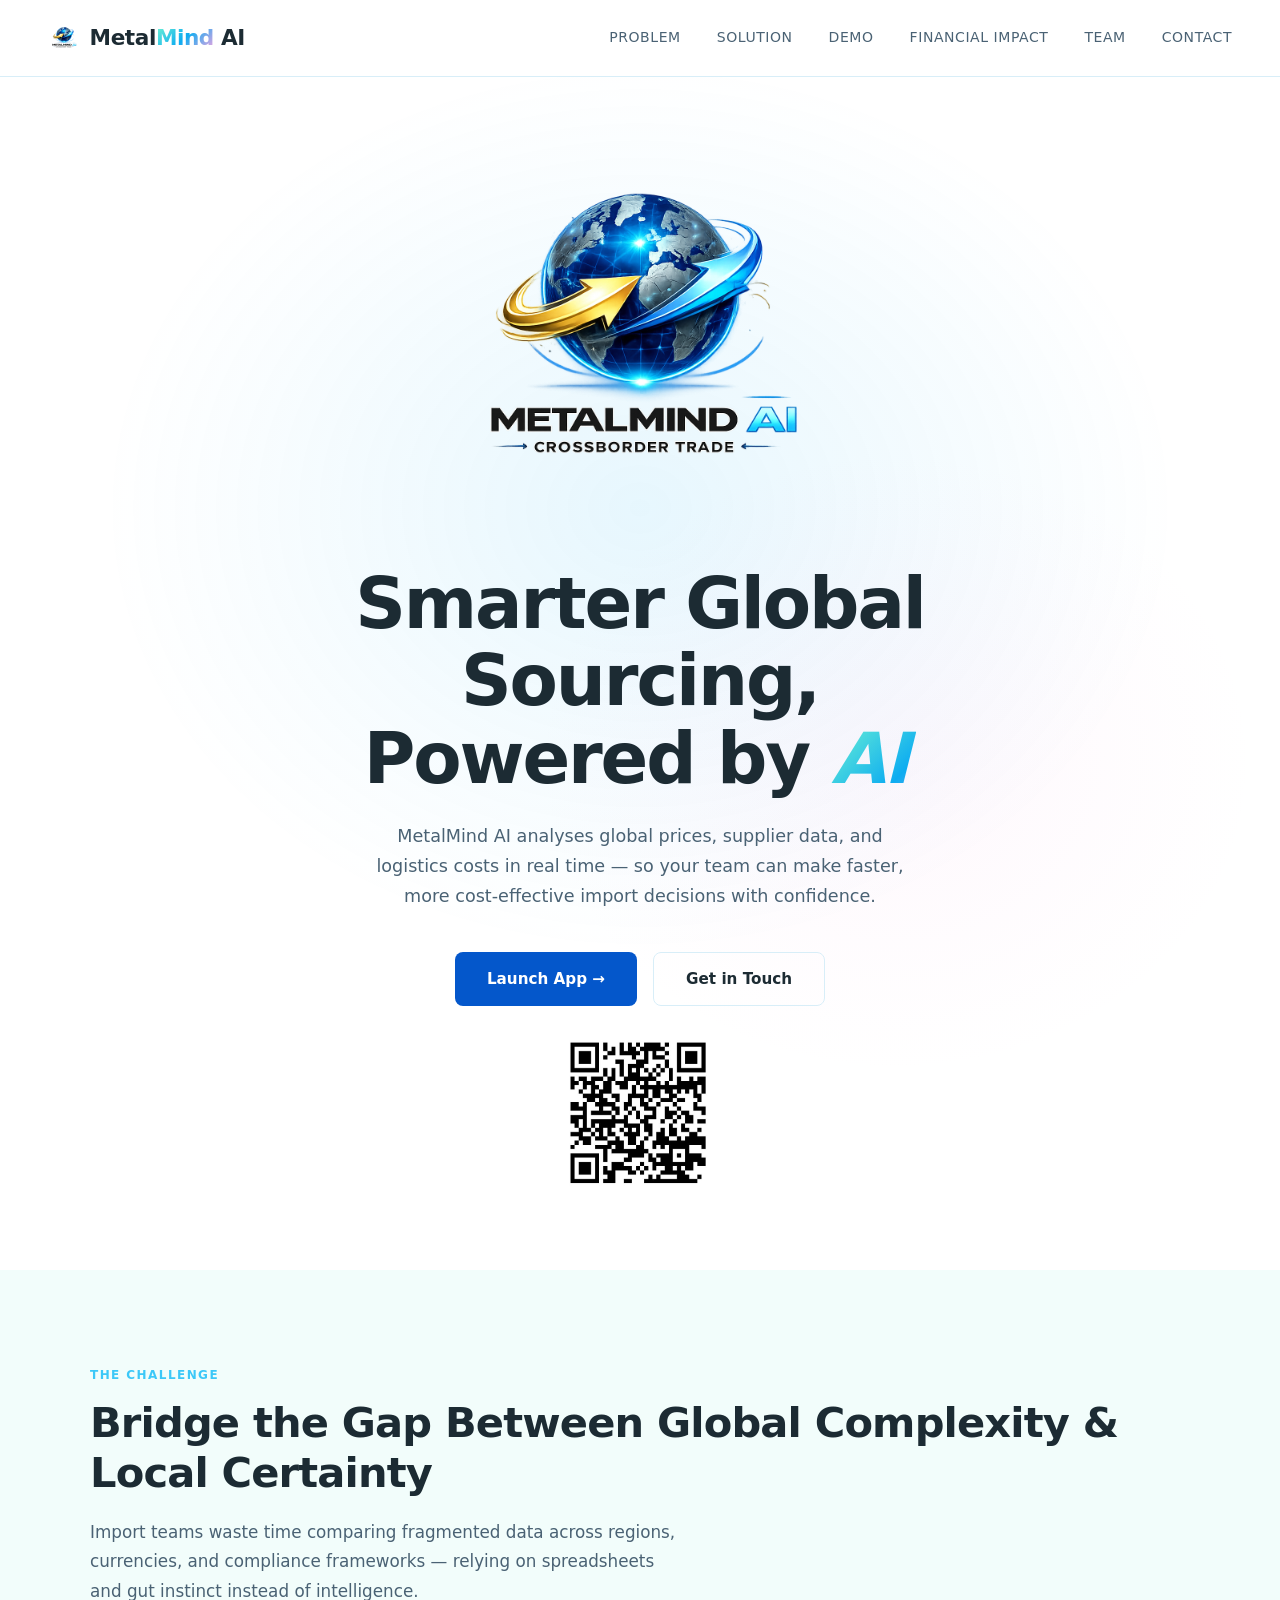
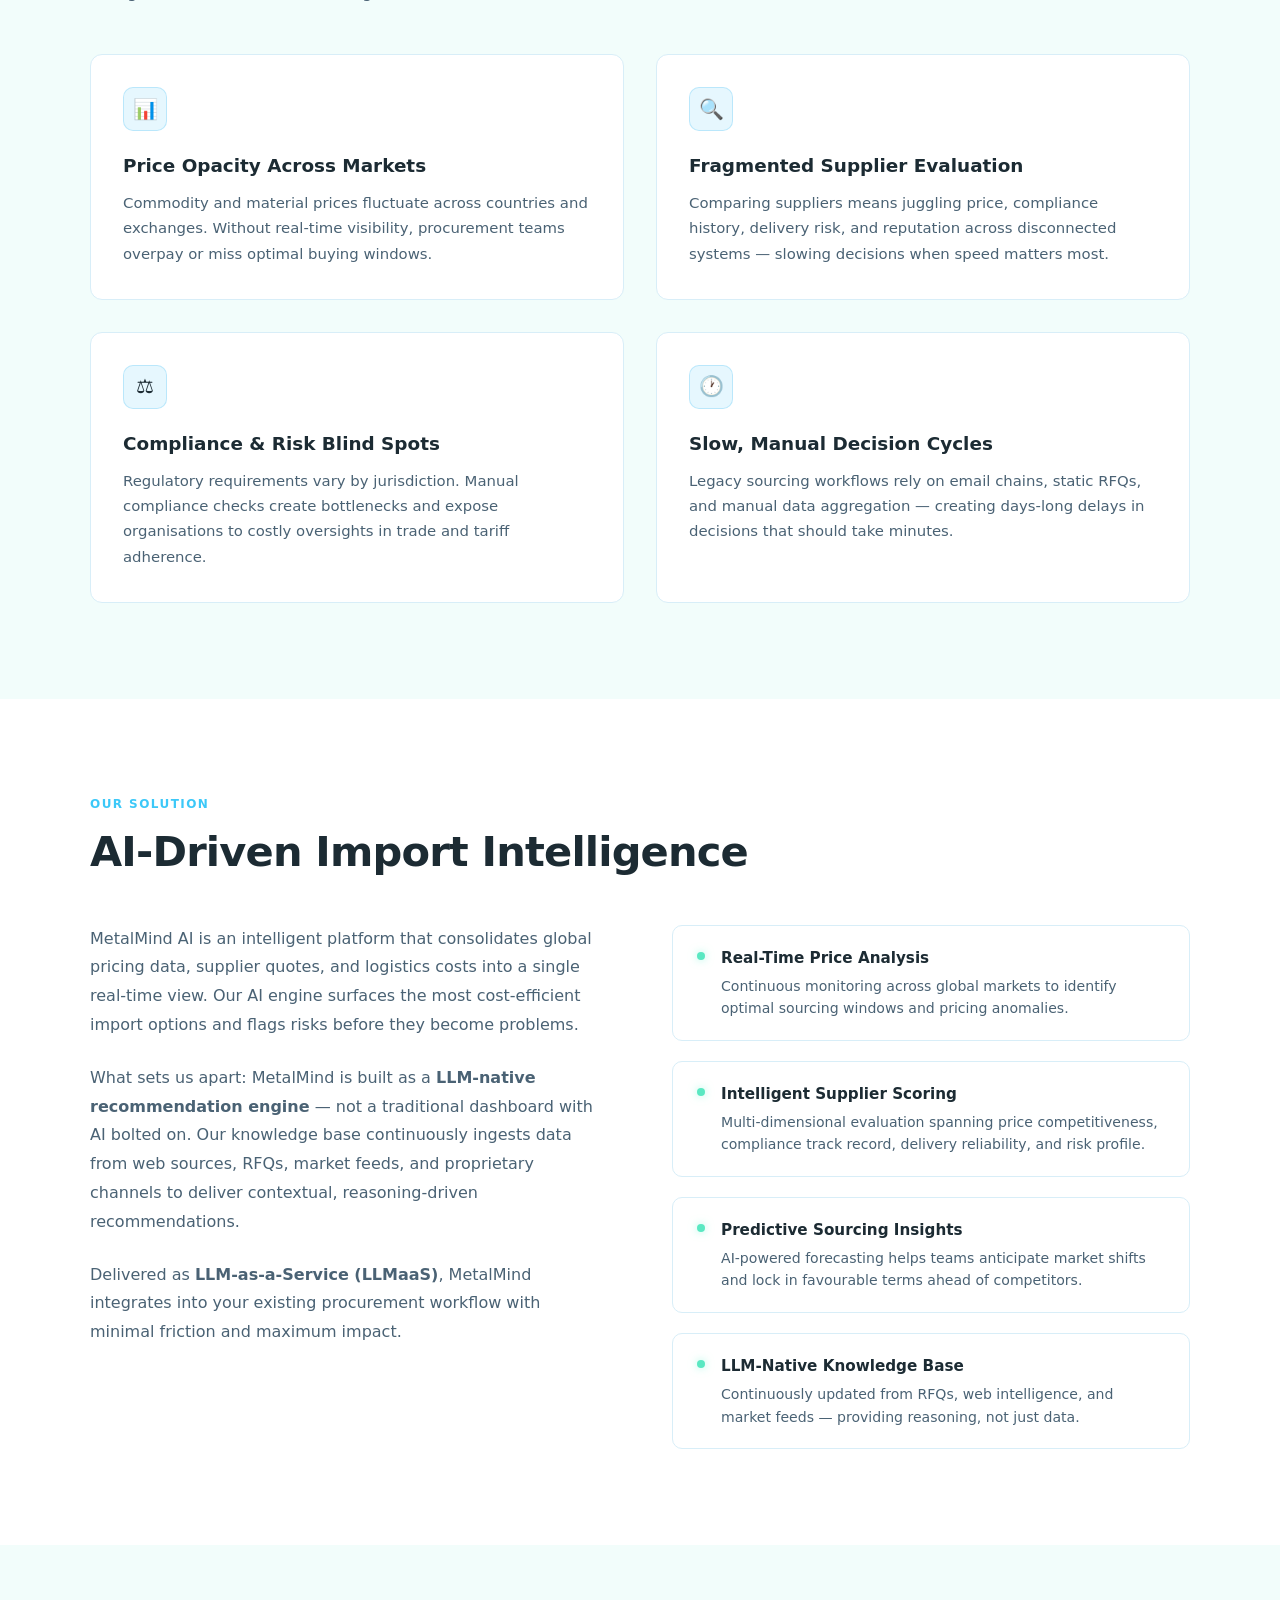
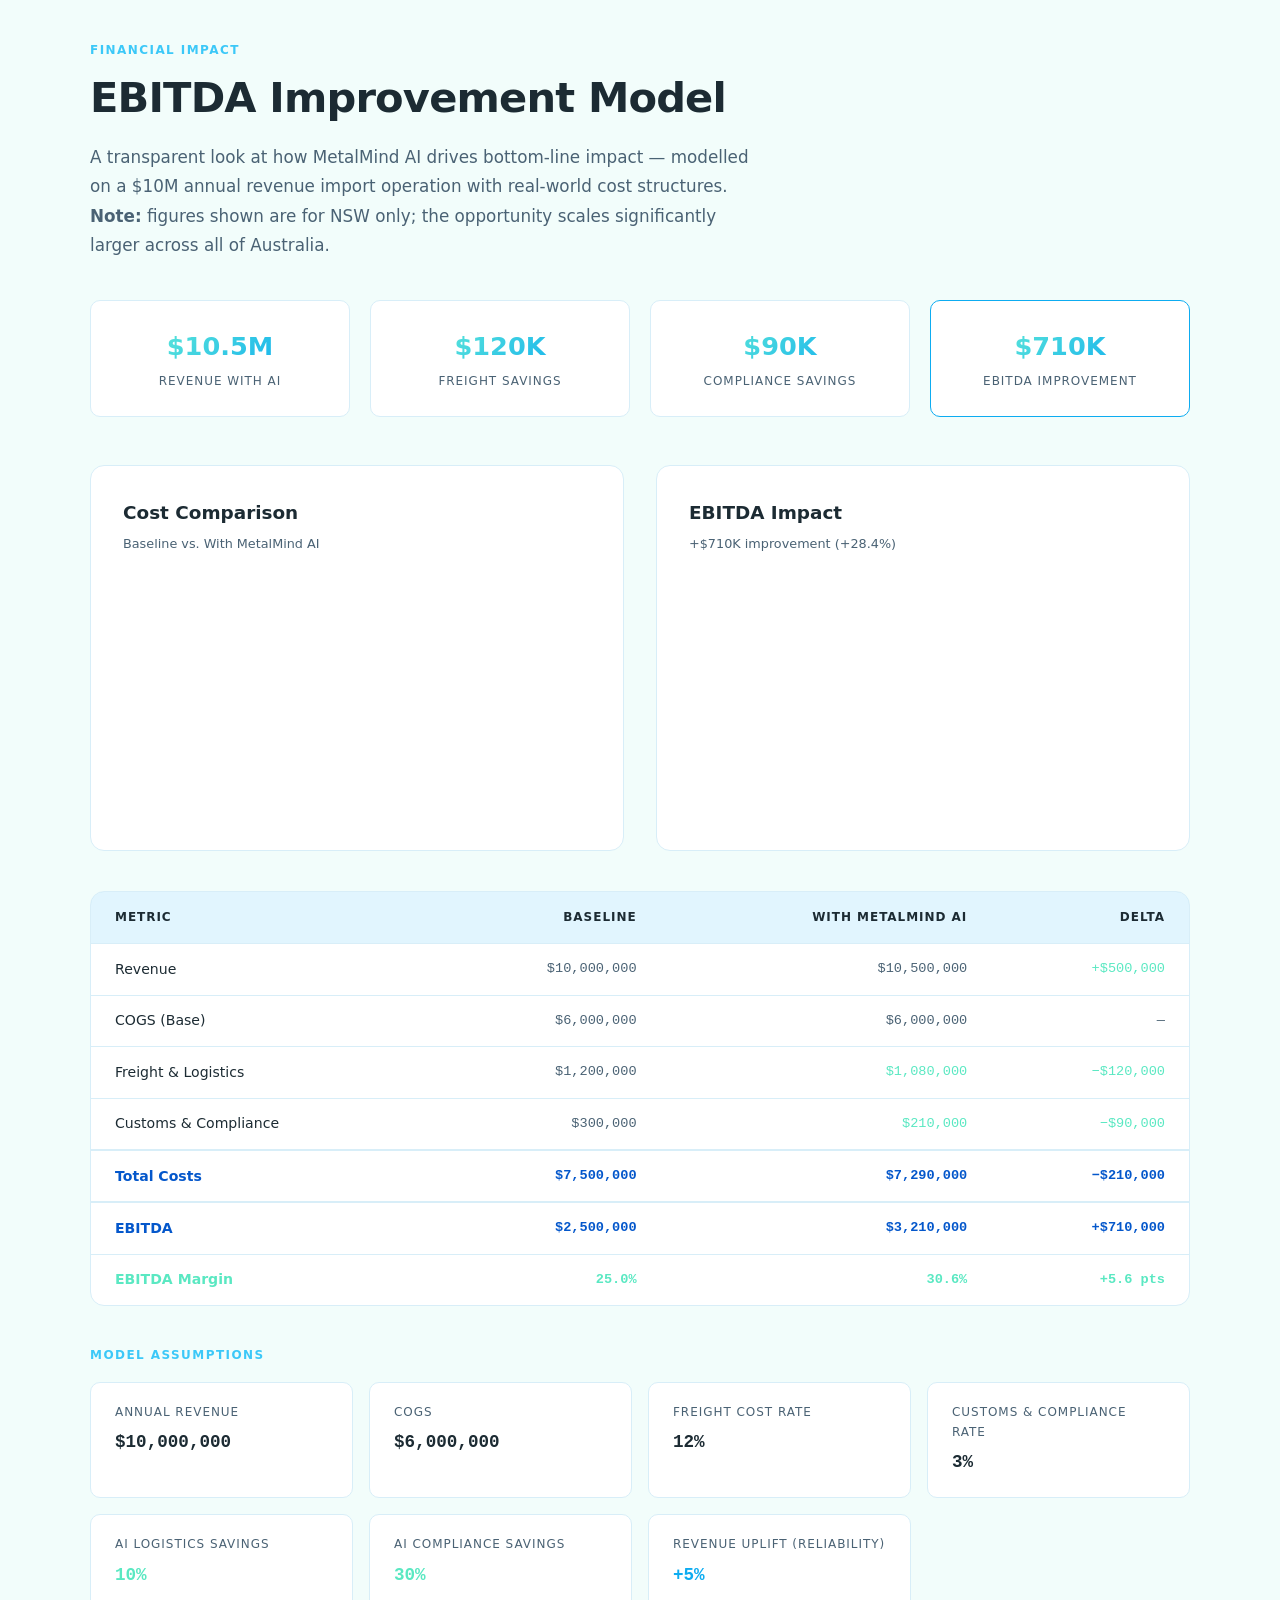
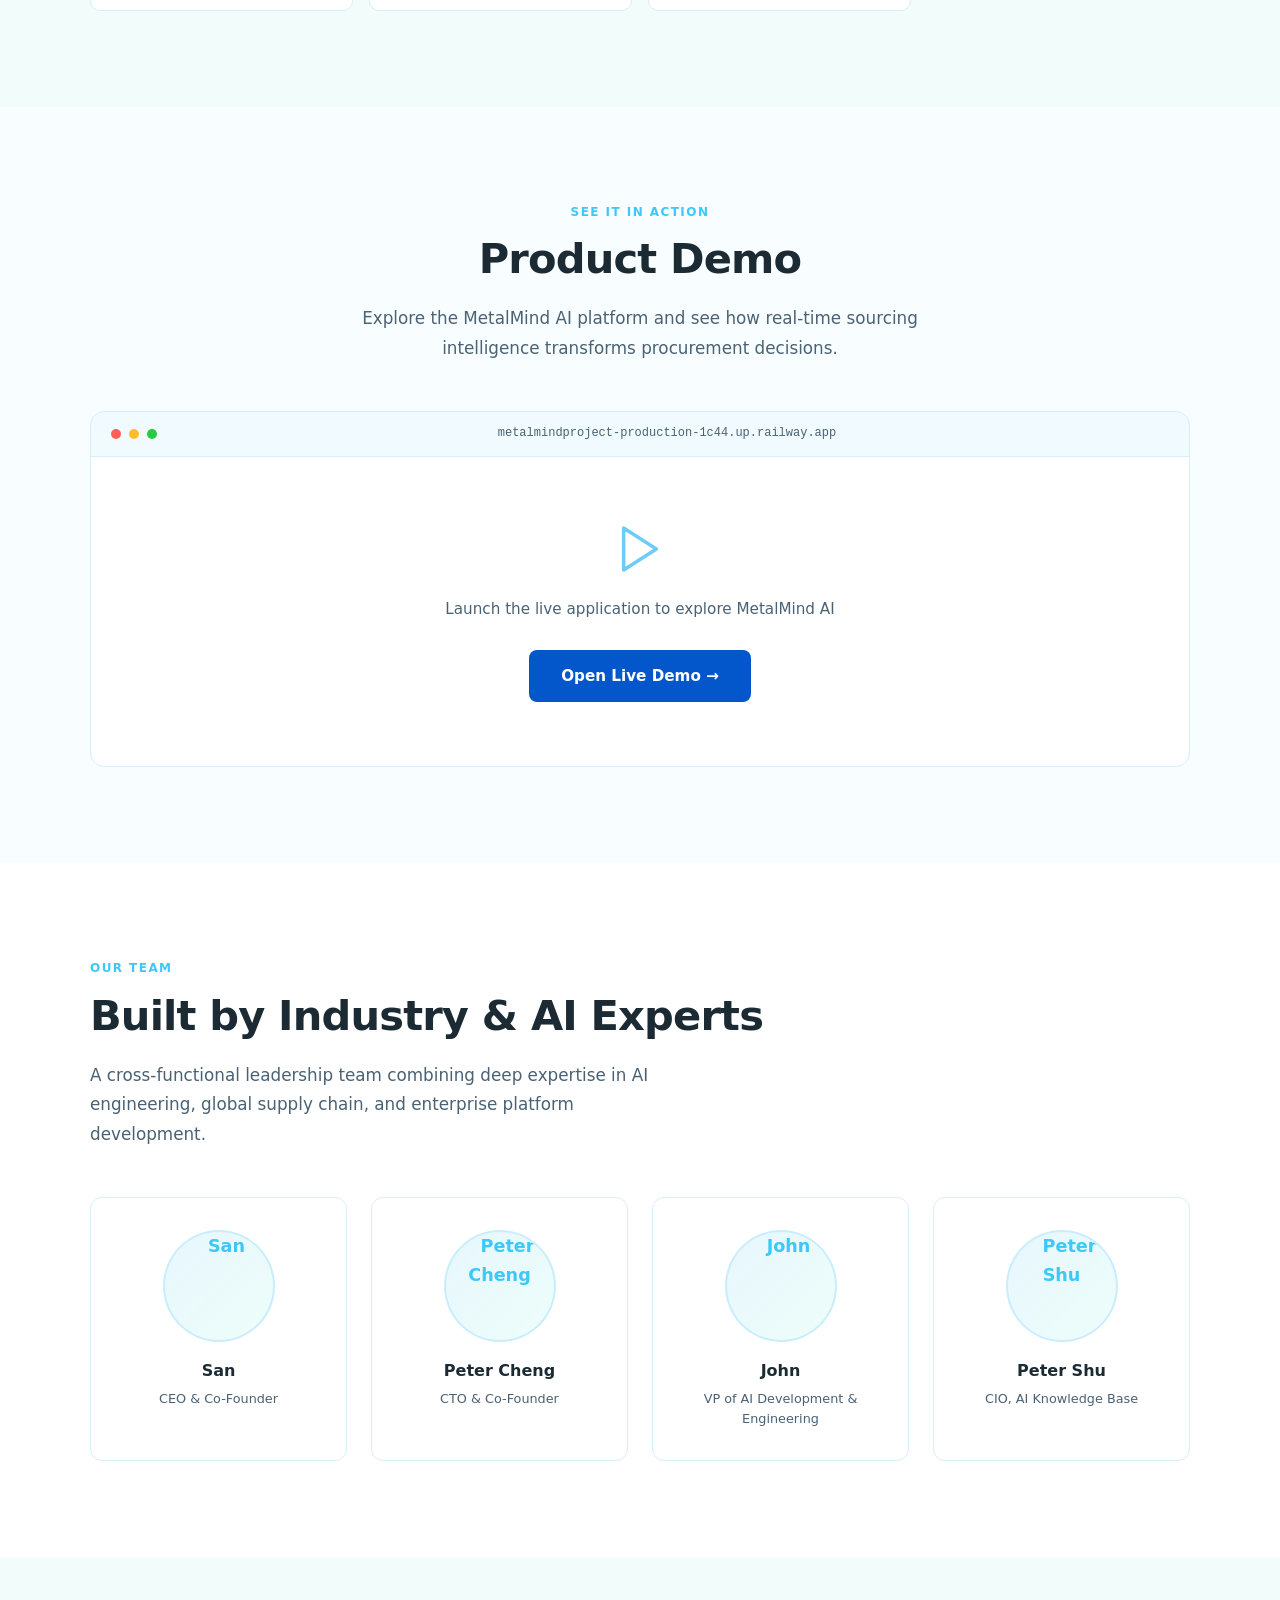
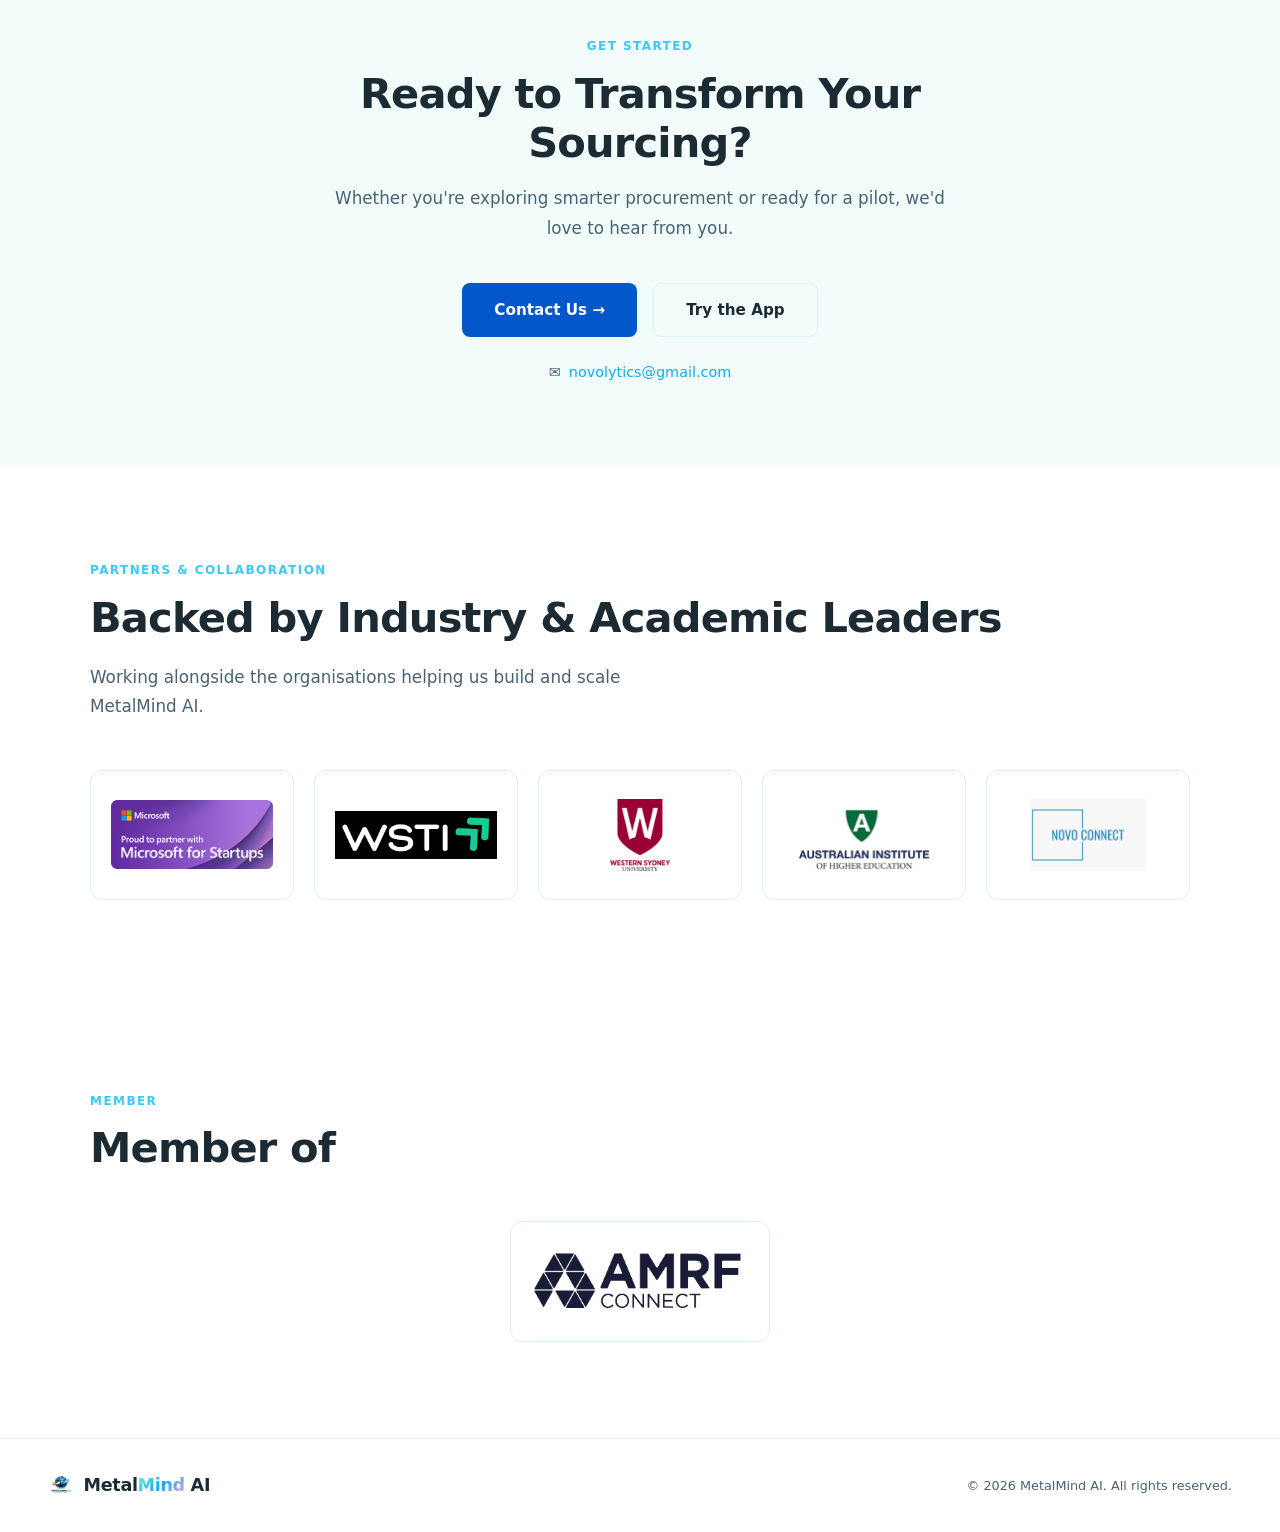
==== commit 0be4d5ba: "Add Partners and Member sections with logos Remove unused financial-projections.html.  Co-Authored-B" ====
--- a/index.html
+++ b/index.html
@@ -873,6 +873,43 @@
     .kpi-row { grid-template-columns: 1fr 1fr; }
     .team-grid { grid-template-columns: 1fr 1fr; }
     footer { flex-direction: column; gap: 0.5rem; text-align: center; }
+    .partners-grid { grid-template-columns: repeat(2, 1fr); }
+  }
+
+  /* ─── PARTNERS ─── */
+  .partners-grid {
+    display: grid;
+    grid-template-columns: repeat(auto-fit, minmax(160px, 1fr));
+    gap: 1.25rem;
+    margin-top: 3rem;
+    align-items: stretch;
+  }
+  .partner-card {
+    background: var(--bg-card);
+    border: 1px solid var(--border);
+    border-radius: 12px;
+    padding: 1.75rem 1.25rem;
+    display: flex;
+    align-items: center;
+    justify-content: center;
+    min-height: 120px;
+    transition: transform 0.25s ease, box-shadow 0.25s ease;
+  }
+  .partner-card:hover {
+    transform: translateY(-4px);
+    box-shadow: 0 10px 32px rgba(13,172,241,0.10);
+  }
+  .partner-card img {
+    max-width: 100%;
+    max-height: 72px;
+    width: auto;
+    height: auto;
+    object-fit: contain;
+    display: block;
+  }
+  .members-grid {
+    grid-template-columns: minmax(200px, 260px);
+    justify-content: center;
   }
 </style>
 </head>
@@ -1203,6 +1240,34 @@
   </div>
 </section>
 
+<!-- PARTNERS / COLLABORATION -->
+<section class="partners" id="partners">
+  <div class="container">
+    <div class="section-label">Partners &amp; Collaboration</div>
+    <h2>Backed by Industry &amp; Academic Leaders</h2>
+    <p class="section-desc">Working alongside the organisations helping us build and scale MetalMind AI.</p>
+
+    <div class="partners-grid">
+      <div class="partner-card reveal"><img src="Partners/msforstartups.png" alt="Microsoft for Startups"></div>
+      <div class="partner-card reveal"><img src="Partners/WSTI.jpeg" alt="WSTI"></div>
+      <div class="partner-card reveal"><img src="Partners/WSU.png" alt="Western Sydney University"></div>
+      <div class="partner-card reveal"><img src="Partners/AIH.jpeg" alt="AIH"></div>
+      <div class="partner-card reveal"><img src="Partners/NovoConnect.jpeg" alt="Novo Connect"></div>
+    </div>
+  </div>
+</section>
+
+<!-- MEMBER -->
+<section class="members" id="members">
+  <div class="container">
+    <div class="section-label">Member</div>
+    <h2>Member of</h2>
+    <div class="partners-grid members-grid">
+      <div class="partner-card reveal"><img src="Members/AMRFConnect.jpeg" alt="AMRF Connect"></div>
+    </div>
+  </div>
+</section>
+
 <script src="https://cdnjs.cloudflare.com/ajax/libs/Chart.js/4.4.1/chart.umd.min.js"></script>
 <script>
   const observer = new IntersectionObserver(
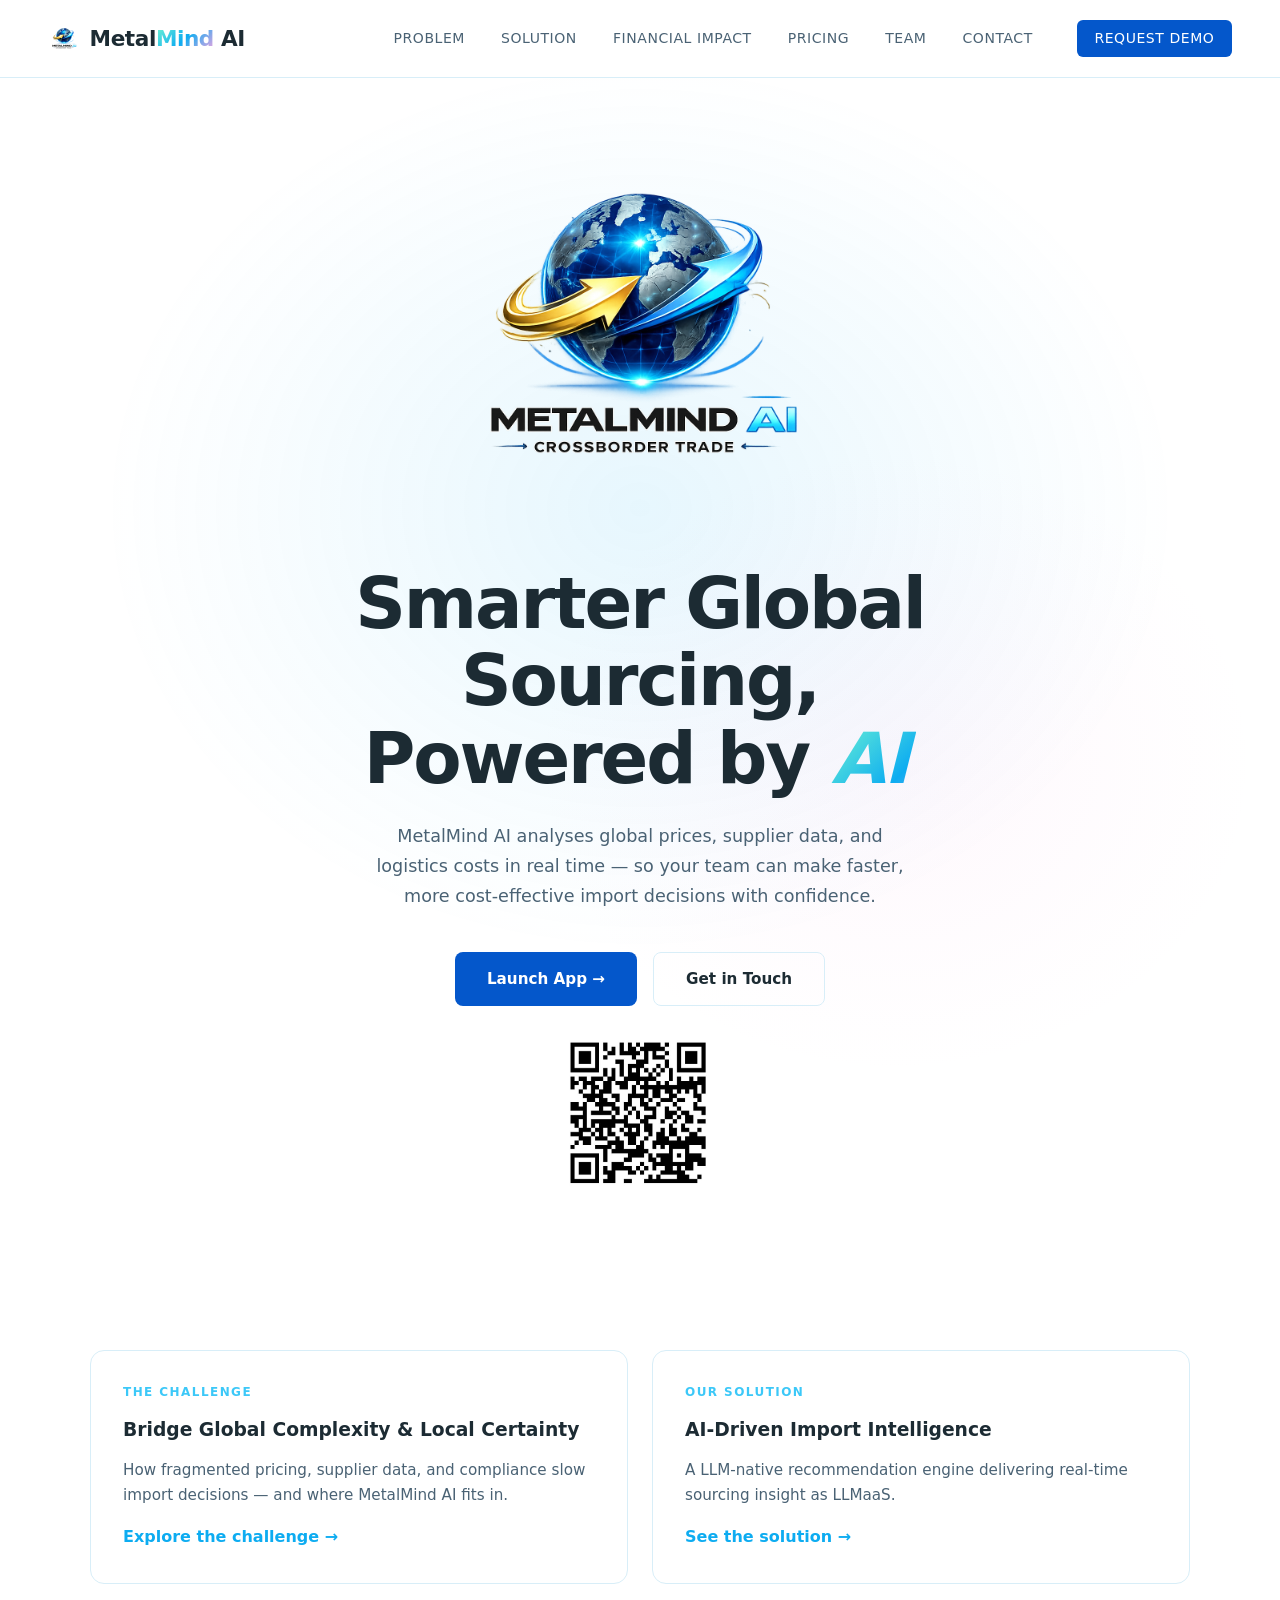
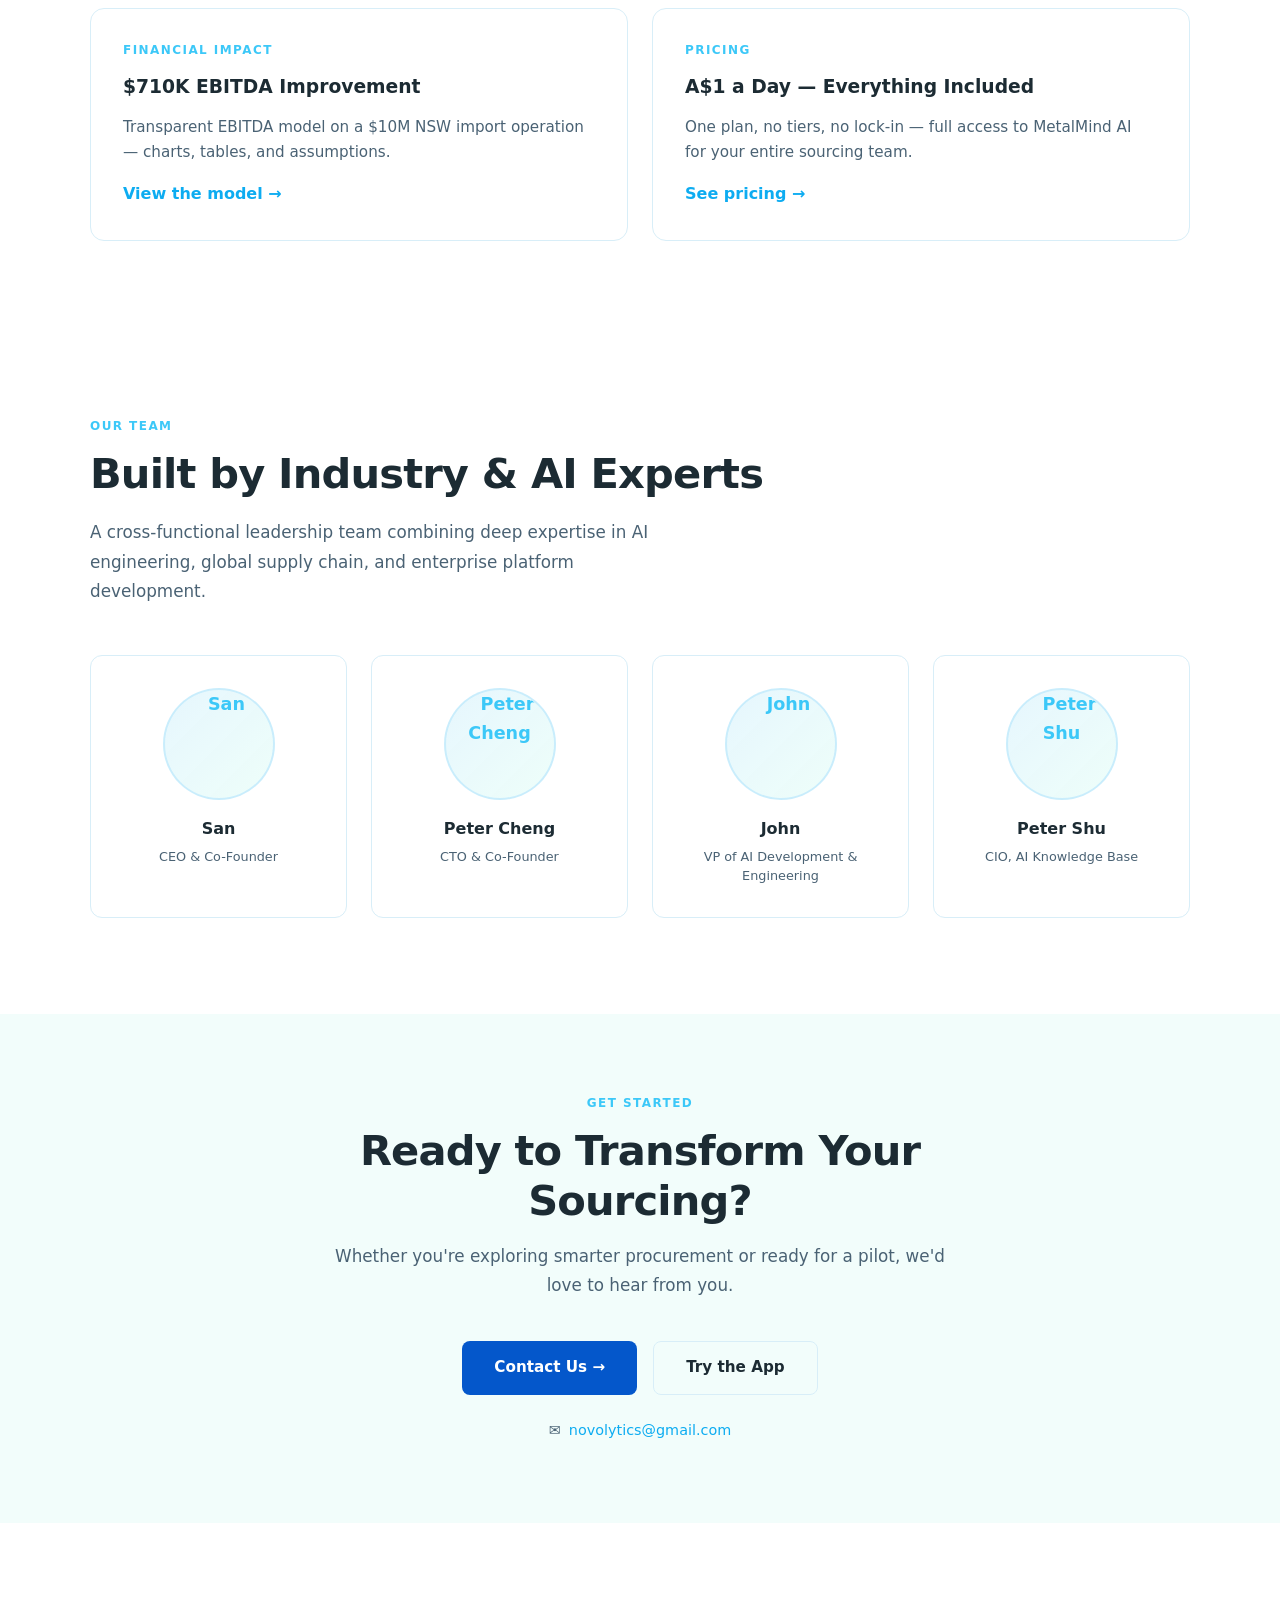
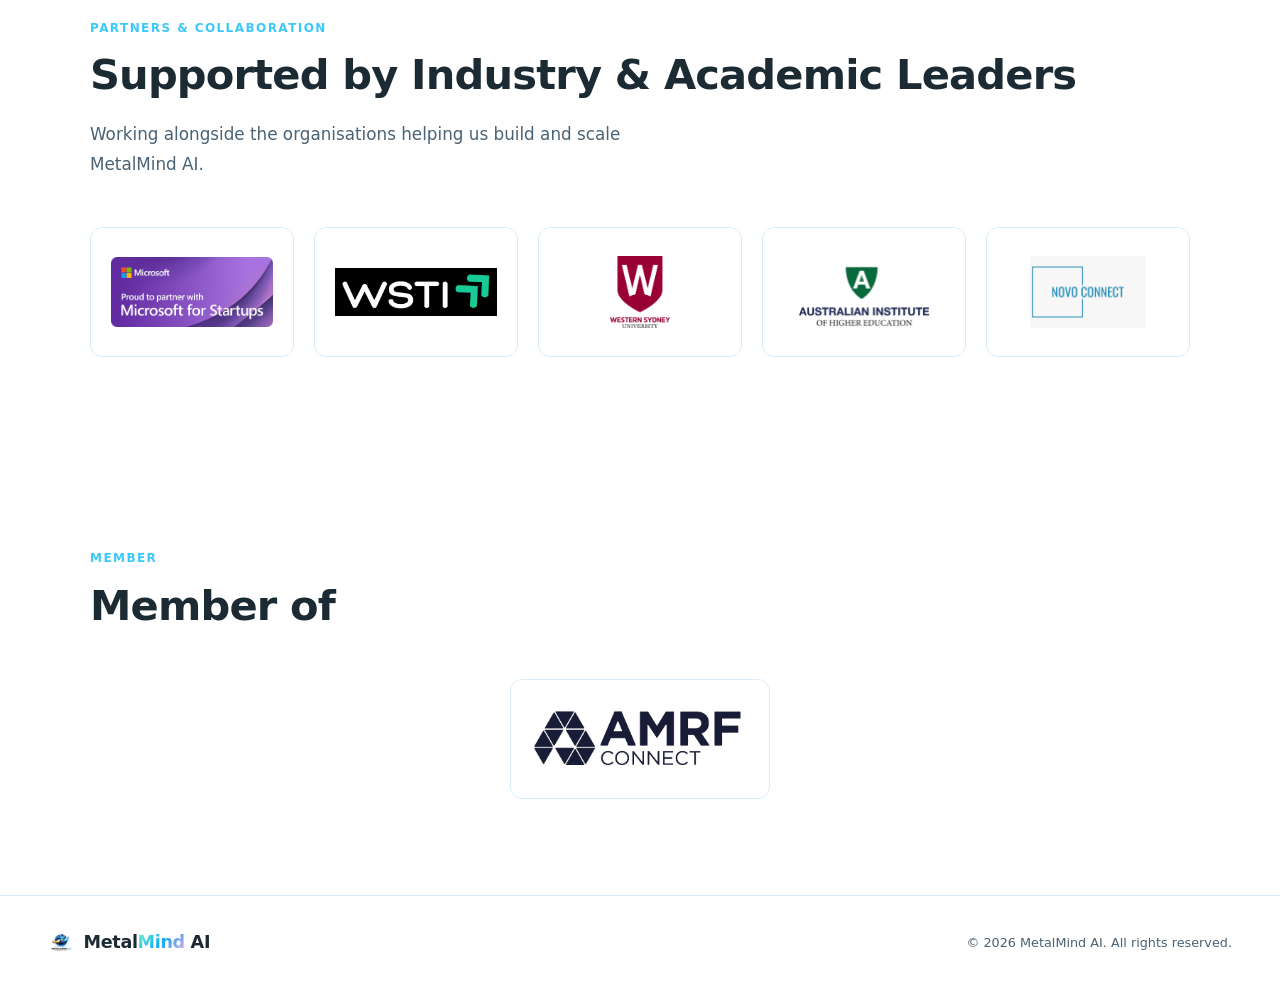
==== commit 7d33023b: "Add subscription pricing page with A\$1/day plan - New pricing.html with plan card (A$1/day, A$30/mo" ====
--- a/index.html
+++ b/index.html
@@ -5,930 +5,26 @@
 <meta name="viewport" content="width=device-width, initial-scale=1.0">
 <title>MetalMind AI — Next-Gen Import Optimisation</title>
 <link rel="icon" type="image/jpeg" href="Logo/Logo.png">
-<style>
-  :root {
-    --bg-primary: #ffffff;
-    --bg-secondary: #f5feff;
-    --bg-card: #ffffff;
-    --bg-4: #edfcfa;
-    --border: #d8eef8;
-    --text-primary: #1c2b33;
-    --text-secondary: #4a6274;
-    --accent: #0dacf1;
-    --accent-2: #3cc8f8;
-    --accent-dim: rgba(13, 172, 241, 0.12);
-    --accent-glow: rgba(13, 172, 241, 0.30);
-    --violet: #71f6d2;
-    --violet-2: #5ae8c2;
-    --violet-3: #c2fbed;
-    --violet-dim: rgba(113, 246, 210, 0.18);
-    --green: #71f6d2;
-    --yellow: #f5a3e0;
-    --accent-gradient: linear-gradient(135deg, #71f6d2 0%, #0dacf1 50%, #f5a3e0 100%);
-  }
-
-  *, *::before, *::after { margin: 0; padding: 0; box-sizing: border-box; }
-
-  html { scroll-behavior: smooth; }
-
-  body {
-    font-family: 'Segoe UI', system-ui, sans-serif;
-    background:
-      linear-gradient(rgba(255,255,255,0.95), rgba(255,255,255,0.95)),
-      url('bg.jpg') center top / cover no-repeat fixed;
-    color: var(--text-primary);
-    line-height: 1.65;
-    overflow-x: hidden;
-  }
-
-  /* ─── NAV ─── */
-  nav {
-    position: fixed; top: 0; left: 0; right: 0;
-    z-index: 100;
-    padding: 1.25rem 3rem;
-    display: flex; align-items: center; justify-content: space-between;
-    background: rgba(255, 255, 255, 0.92);
-    backdrop-filter: blur(20px);
-    border-bottom: 1px solid var(--border);
-  }
-  .nav-logo {
-    display: flex; align-items: center; gap: 0.6rem;
-    font-family: 'Segoe UI', system-ui, sans-serif;
-    font-size: 1.35rem; font-weight: 700;
-    letter-spacing: -0.02em;
-    color: var(--text-primary);
-    text-decoration: none;
-  }
-  .nav-logo-img {
-    width: 32px; height: 32px;
-    border-radius: 7px;
-    object-fit: cover;
-    flex-shrink: 0;
-  }
-  .nav-logo-name span {
-    background: var(--accent-gradient);
-    -webkit-background-clip: text;
-            background-clip: text;
-    -webkit-text-fill-color: transparent;
-    color: transparent;
-  }
-  .nav-links { display: flex; gap: 2.25rem; }
-  .nav-links a {
-    color: var(--text-secondary);
-    text-decoration: none;
-    font-size: 0.875rem;
-    font-weight: 500;
-    letter-spacing: 0.04em;
-    text-transform: uppercase;
-    transition: color 0.3s;
-  }
-  .nav-links a:hover { color: var(--accent); }
-
-  /* ─── HERO ─── */
-  .hero {
-    min-height: 100vh;
-    display: flex; flex-direction: column;
-    align-items: center; justify-content: center;
-    text-align: center;
-    padding: 8rem 2rem 5rem;
-    position: relative;
-    overflow: hidden;
-  }
-  .hero::before {
-    content: '';
-    position: absolute; inset: 0;
-    background:
-      radial-gradient(ellipse 60% 50% at 50% 40%, rgba(13, 172, 241, 0.10) 0%, transparent 70%),
-      radial-gradient(ellipse 40% 35% at 70% 60%, rgba(245, 163, 224, 0.08) 0%, transparent 70%);
-    pointer-events: none;
-    animation: auroraDrift 20s ease-in-out infinite;
-  }
-  @keyframes auroraDrift {
-    0%   { transform: translate(0, 0)   scale(1); }
-    33%  { transform: translate(2%, -3%) scale(1.04); }
-    66%  { transform: translate(-3%, 2%) scale(1.07); }
-    100% { transform: translate(0, 0)   scale(1); }
-  }
-  .hero-logo {
-    width: min(410px, 45vw);
-    height: auto;
-    border-radius: 0;
-    object-fit: cover;
-    margin-bottom: 1.75rem;
-    box-shadow: none;
-    animation: fadeUp 0.8s ease both;
-  }
-
-  .hero-badge {
-    display: inline-flex; align-items: center; gap: 0.5rem;
-    background: rgba(13, 172, 241, 0.22);
-    border: 1px solid rgba(13, 172, 241, 0.55);
-    border-radius: 100px;
-    padding: 0.4rem 1.1rem;
-    font-size: 0.8rem;
-    font-weight: 600;
-    color: #0a2a3d;
-    letter-spacing: 0.06em;
-    text-transform: uppercase;
-    margin-bottom: 2rem;
-    animation: fadeUp 0.8s ease both;
-  }
-  .hero-badge::before {
-    content: '';
-    width: 8px; height: 8px;
-    border-radius: 50%;
-    background: var(--accent);
-    flex-shrink: 0;
-    animation: pulseRing 2.4s ease-out infinite;
-  }
-  @keyframes pulseRing {
-    0%   { box-shadow: 0 0 0 0    rgba(13, 172, 241, 0.60); opacity: 1; }
-    70%  { box-shadow: 0 0 0 10px rgba(13, 172, 241, 0);    opacity: 1; }
-    100% { box-shadow: 0 0 0 0    rgba(13, 172, 241, 0);    opacity: 1; }
-  }
-
-  h1 {
-    font-family: 'Segoe UI', system-ui, sans-serif;
-    font-size: clamp(2.5rem, 5.5vw, 4.5rem);
-    font-weight: 700;
-    line-height: 1.1;
-    letter-spacing: -0.03em;
-    max-width: 820px;
-    animation: fadeUp 0.8s 0.1s ease both;
-  }
-  h1 em {
-    font-style: italic;
-    padding-right: 0.12em;
-    background: var(--accent-gradient);
-    background-size: 200% 100%;
-    -webkit-background-clip: text;
-            background-clip: text;
-    -webkit-text-fill-color: transparent;
-    color: transparent;
-  }
-
-  .hero-sub {
-    max-width: 560px;
-    margin-top: 1.5rem;
-    font-size: 1.1rem;
-    color: var(--text-secondary);
-    line-height: 1.7;
-    animation: fadeUp 0.8s 0.2s ease both;
-  }
-
-  .hero-ctas {
-    display: flex; gap: 1rem;
-    margin-top: 2.5rem;
-    animation: fadeUp 0.8s 0.3s ease both;
-  }
-  .btn {
-    display: inline-flex; align-items: center; gap: 0.5rem;
-    padding: 0.85rem 2rem;
-    border-radius: 8px;
-    font-family: 'Segoe UI', system-ui, sans-serif;
-    font-size: 0.95rem;
-    font-weight: 600;
-    text-decoration: none;
-    cursor: pointer;
-    transition: all 0.3s;
-    border: none;
-  }
-  .btn-primary {
-    background: #0457cb;
-    color: #fff;
-  }
-  .btn-primary:hover {
-    background: #0171e3;
-    box-shadow: 0 8px 30px rgba(4,87,203,0.35), 0 0 0 1px rgba(113,246,210,0.30);
-    transform: translateY(-2px);
-  }
-  .btn-secondary {
-    background: transparent;
-    color: var(--text-primary);
-    border: 1px solid var(--border);
-  }
-  .btn-secondary:hover {
-    border-color: var(--accent);
-    color: var(--accent);
-  }
-
-  .hero-metrics {
-    display: flex; gap: 3rem;
-    margin-top: 4rem;
-    padding-top: 3rem;
-    border-top: 1px solid var(--border);
-    animation: fadeUp 0.8s 0.4s ease both;
-  }
-  .metric { text-align: center; }
-  .metric-value {
-    font-family: 'Segoe UI', system-ui, sans-serif;
-    font-size: 2rem; font-weight: 700;
-    background: linear-gradient(135deg, #1a8fd1 0%, #0a52a0 50%, #0d3478 100%);
-    background-size: 200% 100%;
-    -webkit-background-clip: text;
-            background-clip: text;
-    -webkit-text-fill-color: transparent;
-    color: transparent;
-  }
-  .metric-label {
-    font-size: 0.78rem;
-    color: var(--text-secondary);
-    text-transform: uppercase;
-    letter-spacing: 0.08em;
-    margin-top: 0.25rem;
-  }
-
-  @keyframes fadeUp {
-    from { opacity: 0; transform: translateY(24px); }
-    to { opacity: 1; transform: translateY(0); }
-  }
-
-  /* ─── SECTIONS ─── */
-  section { padding: 6rem 2rem; }
-
-  .container {
-    max-width: 1100px;
-    margin: 0 auto;
-  }
-
-  .section-label {
-    font-size: 0.75rem;
-    font-weight: 600;
-    letter-spacing: 0.12em;
-    text-transform: uppercase;
-    color: var(--accent);
-    margin-bottom: 0.75rem;
-  }
-
-  h2 {
-    font-family: 'Segoe UI', system-ui, sans-serif;
-    font-size: clamp(1.8rem, 3.5vw, 2.6rem);
-    font-weight: 700;
-    letter-spacing: -0.02em;
-    line-height: 1.2;
-    margin-bottom: 1.25rem;
-  }
-
-  .section-desc {
-    color: var(--text-secondary);
-    font-size: 1.05rem;
-    max-width: 600px;
-    line-height: 1.75;
-  }
-
-  /* ─── PROBLEM ─── */
-  .problem { background: rgba(237,252,250,0.72); }
-
-  .problem-grid {
-    display: grid;
-    grid-template-columns: 1fr 1fr;
-    gap: 2rem;
-    margin-top: 3rem;
-  }
-  .problem-card {
-    background: var(--bg-card);
-    border: 1px solid var(--border);
-    border-radius: 12px;
-    padding: 2rem;
-    position: relative;
-    transition: border-color 0.3s, box-shadow 0.3s, transform 0.3s;
-    overflow: hidden;
-  }
-  .problem-card::before {
-    content: '';
-    position: absolute; top: 0; left: 0; right: 0; height: 3px;
-    background: var(--accent-gradient);
-    opacity: 0;
-    transition: opacity 0.3s;
-  }
-  .problem-card:hover::before { opacity: 1; }
-  .problem-card:hover {
-    border-color: rgba(13, 172, 241, 0.40);
-    box-shadow: 0 8px 32px rgba(13,172,241,0.10);
-    transform: translateY(-4px);
-  }
-  .problem-icon {
-    width: 44px; height: 44px;
-    border-radius: 10px;
-    background: rgba(13, 172, 241, 0.10);
-    border: 1px solid rgba(13, 172, 241, 0.20);
-    display: flex; align-items: center; justify-content: center;
-    font-size: 1.25rem;
-    margin-bottom: 1.25rem;
-  }
-  .problem-card h3 {
-    font-family: 'Segoe UI', system-ui, sans-serif;
-    font-size: 1.15rem;
-    font-weight: 600;
-    margin-bottom: 0.6rem;
-  }
-  .problem-card p {
-    color: var(--text-secondary);
-    font-size: 0.93rem;
-    line-height: 1.7;
-  }
-
-  /* ─── SOLUTION ─── */
-  .solution-content {
-    display: grid;
-    grid-template-columns: 1fr 1fr;
-    gap: 4rem;
-    align-items: start;
-    margin-top: 3rem;
-  }
-  .solution-text p {
-    color: var(--text-secondary);
-    font-size: 1rem;
-    line-height: 1.8;
-    margin-bottom: 1.5rem;
-  }
-  .solution-features { display: flex; flex-direction: column; gap: 1.25rem; }
-  .feature {
-    display: flex; align-items: flex-start; gap: 1rem;
-    padding: 1.25rem 1.5rem;
-    background: var(--bg-card);
-    border: 1px solid var(--border);
-    border-radius: 10px;
-    transition: border-color 0.3s;
-  }
-  .feature:hover {
-    border-color: rgba(113, 246, 210, 0.55);
-    box-shadow: 0 4px 20px rgba(113, 246, 210, 0.12);
-  }
-  .feature-dot {
-    width: 8px; height: 8px;
-    border-radius: 50%;
-    background: var(--violet-2);
-    margin-top: 6px;
-    flex-shrink: 0;
-    box-shadow: 0 0 8px rgba(113, 246, 210, 0.6);
-  }
-  .feature h4 {
-    font-size: 0.95rem;
-    font-weight: 600;
-    margin-bottom: 0.25rem;
-  }
-  .feature p {
-    color: var(--text-secondary);
-    font-size: 0.88rem;
-    line-height: 1.6;
-  }
-
-  /* ─── DEMO ─── */
-  .demo { background: rgba(245,254,255,0.72); text-align: center; }
-  .demo-frame {
-    margin-top: 3rem;
-    background: var(--bg-card);
-    border: 1px solid var(--border);
-    border-radius: 14px;
-    overflow: hidden;
-    position: relative;
-  }
-  .demo-toolbar {
-    display: flex; align-items: center; gap: 0.5rem;
-    padding: 0.75rem 1.25rem;
-    background: rgba(13,172,241,0.06);
-    border-bottom: 1px solid var(--border);
-  }
-  .demo-dot {
-    width: 10px; height: 10px;
-    border-radius: 50%;
-  }
-  .demo-dot:nth-child(1) { background: #ff5f57; }
-  .demo-dot:nth-child(2) { background: #ffbd2e; }
-  .demo-dot:nth-child(3) { background: #28ca41; }
-  .demo-url {
-    flex: 1;
-    text-align: center;
-    font-family: 'Consolas', monospace;
-    font-size: 0.75rem;
-    color: var(--text-secondary);
-  }
-  .demo-placeholder {
-    padding: 4rem 2rem;
-    display: flex; flex-direction: column;
-    align-items: center; justify-content: center;
-    gap: 1.25rem;
-  }
-  .demo-placeholder svg {
-    width: 56px; height: 56px;
-    stroke: var(--accent);
-    opacity: 0.6;
-  }
-  .demo-placeholder p {
-    color: var(--text-secondary);
-    font-size: 0.95rem;
-  }
-
-  /* ─── PRICING ─── */
-  .pricing { background: rgba(237,252,250,0.72); }
-  .pricing-layout {
-    display: grid;
-    grid-template-columns: 1fr 1fr;
-    gap: 3rem;
-    margin-top: 3rem;
-    align-items: start;
-  }
-  .pricing-card {
-    background: var(--bg-card);
-    border: 2px solid var(--accent);
-    border-radius: 14px;
-    padding: 2.5rem;
-    position: relative;
-    overflow: hidden;
-  }
-  .pricing-card::before {
-    content: '';
-    position: absolute; top: 0; left: 0; right: 0;
-    height: 3px;
-    background: linear-gradient(90deg, var(--accent), var(--violet));
-  }
-  .pricing-badge {
-    display: inline-block;
-    background: var(--accent);
-    color: #fff;
-    font-size: 0.7rem;
-    font-weight: 700;
-    letter-spacing: 0.08em;
-    text-transform: uppercase;
-    padding: 0.3rem 0.8rem;
-    border-radius: 100px;
-    margin-bottom: 1.25rem;
-  }
-  .pricing-amount {
-    font-family: 'Segoe UI', system-ui, sans-serif;
-    font-size: 3.2rem;
-    font-weight: 700;
-    line-height: 1;
-  }
-  .pricing-amount span {
-    font-size: 1.1rem;
-    font-weight: 400;
-    color: var(--text-secondary);
-    font-family: 'Segoe UI', system-ui, sans-serif;
-  }
-  .pricing-target {
-    font-size: 0.95rem;
-    color: var(--text-secondary);
-    margin-top: 0.5rem;
-    margin-bottom: 1.5rem;
-    line-height: 1.6;
-  }
-  .pricing-features {
-    list-style: none;
-    display: flex; flex-direction: column;
-    gap: 0.65rem;
-  }
-  .pricing-features li {
-    display: flex; align-items: center; gap: 0.6rem;
-    font-size: 0.9rem;
-    color: var(--text-secondary);
-  }
-  .pricing-features li::before {
-    content: '✓';
-    color: var(--green);
-    font-weight: 700;
-    font-size: 0.85rem;
-  }
-  .pricing-strategy {
-    display: flex; flex-direction: column;
-    gap: 1.25rem;
-  }
-  .strategy-card {
-    background: var(--bg-card);
-    border: 1px solid var(--border);
-    border-radius: 10px;
-    padding: 1.5rem;
-    transition: border-color 0.3s;
-  }
-  .strategy-card:hover { border-color: rgba(13, 172, 241, 0.40); }
-  .strategy-phase {
-    font-family: 'Consolas', monospace;
-    font-size: 0.7rem;
-    color: var(--accent-2);
-    letter-spacing: 0.1em;
-    text-transform: uppercase;
-    margin-bottom: 0.5rem;
-  }
-  .strategy-card h4 {
-    font-size: 1rem;
-    font-weight: 600;
-    margin-bottom: 0.35rem;
-  }
-  .strategy-card p {
-    font-size: 0.88rem;
-    color: var(--text-secondary);
-    line-height: 1.65;
-  }
-
-  /* ─── GROWTH ─── */
-  .growth-grid {
-    display: grid;
-    grid-template-columns: 1fr 1fr;
-    gap: 2rem;
-    margin-top: 3rem;
-  }
-  .chart-card {
-    background: var(--bg-card);
-    border: 1px solid var(--border);
-    border-radius: 14px;
-    padding: 2rem;
-  }
-  .chart-card h3 {
-    font-family: 'Segoe UI', system-ui, sans-serif;
-    font-size: 1.15rem;
-    margin-bottom: 0.25rem;
-  }
-  .chart-card .chart-subtitle {
-    font-size: 0.8rem;
-    color: var(--text-secondary);
-    margin-bottom: 1.5rem;
-  }
-  .chart-area {
-    width: 100%;
-    height: 240px;
-    position: relative;
-  }
-  .chart-area canvas {
-    width: 100% !important;
-    height: 100% !important;
-  }
-  .kpi-row {
-    display: grid;
-    grid-template-columns: repeat(4, 1fr);
-    gap: 1.25rem;
-    margin-top: 2rem;
-  }
-  .kpi-card {
-    background: var(--bg-card);
-    border: 1px solid var(--border);
-    border-radius: 10px;
-    padding: 1.5rem;
-    text-align: center;
-    transition: border-color 0.3s;
-  }
-  .kpi-card:hover { border-color: rgba(13, 172, 241, 0.40); }
-  .kpi-value {
-    font-family: 'Segoe UI', system-ui, sans-serif;
-    font-size: 1.6rem;
-    font-weight: 700;
-    background: var(--accent-gradient);
-    background-size: 200% 100%;
-    -webkit-background-clip: text;
-            background-clip: text;
-    -webkit-text-fill-color: transparent;
-    color: transparent;
-  }
-  .kpi-label {
-    font-size: 0.75rem;
-    color: var(--text-secondary);
-    text-transform: uppercase;
-    letter-spacing: 0.08em;
-    margin-top: 0.3rem;
-  }
-  .projections-table {
-    margin-top: 2rem;
-    background: var(--bg-card);
-    border: 1px solid var(--border);
-    border-radius: 14px;
-    overflow: hidden;
-  }
-  .projections-table table {
-    width: 100%;
-    border-collapse: collapse;
-    font-size: 0.88rem;
-  }
-  .projections-table thead {
-    background: var(--accent-dim);
-  }
-  .projections-table th {
-    text-align: left;
-    padding: 1rem 1.25rem;
-    font-size: 0.75rem;
-    font-weight: 600;
-    text-transform: uppercase;
-    letter-spacing: 0.08em;
-    color: var(--text-primary);
-    border-bottom: 1px solid var(--border);
-  }
-  .projections-table td {
-    padding: 0.85rem 1.25rem;
-    border-bottom: 1px solid var(--border);
-    color: var(--text-secondary);
-  }
-  .projections-table tr:last-child td { border-bottom: none; }
-  .projections-table tbody tr:hover { background: rgba(13,172,241,0.05); }
-  .projections-table .highlight {
-    color: var(--text-primary);
-    font-weight: 600;
-  }
-  .projections-table .revenue-cell {
-    color: #0457cb;
-    font-family: 'Consolas', monospace;
-    font-weight: 500;
-  }
-
-  /* ─── TEAM ─── */
-  .team-grid {
-    display: grid;
-    grid-template-columns: repeat(auto-fit, minmax(190px, 1fr));
-    gap: 1.5rem;
-    margin-top: 3rem;
-  }
-  .team-card {
-    background: var(--bg-card);
-    border: 1px solid var(--border);
-    border-radius: 12px;
-    padding: 2rem 1.5rem;
-    text-align: center;
-    transition: border-color 0.3s, transform 0.3s, box-shadow 0.3s;
-    overflow: hidden;
-    position: relative;
-  }
-  .team-card::before {
-    content: '';
-    position: absolute; top: 0; left: 0; right: 0; height: 3px;
-    background: linear-gradient(90deg, var(--accent) 0%, var(--green) 100%);
-    opacity: 0;
-    transition: opacity 0.3s;
-  }
-  .team-card:hover {
-    border-color: rgba(13, 172, 241, 0.40);
-    transform: translateY(-4px);
-    box-shadow: 0 10px 32px rgba(13,172,241,0.10);
-  }
-  .team-card:hover::before { opacity: 1; }
-  .team-avatar {
-    width: 112px; height: 112px;
-    border-radius: 50%;
-    background: linear-gradient(135deg, rgba(13,172,241,0.10), rgba(113,246,210,0.12));
-    border: 2px solid rgba(13,172,241,0.22);
-    display: flex; align-items: center; justify-content: center;
-    margin: 0 auto 1rem;
-    font-family: 'Segoe UI', system-ui, sans-serif;
-    font-size: 1.1rem;
-    font-weight: 700;
-    background-clip: padding-box;
-    color: var(--accent-2);
-    overflow: hidden;
-  }
-  .team-avatar img {
-    width: 100%; height: 100%;
-    object-fit: cover;
-    border-radius: 50%;
-  }
-  .team-card h3 {
-    font-size: 1rem;
-    font-weight: 600;
-    margin-bottom: 0.3rem;
-  }
-  .team-card p {
-    color: var(--text-secondary);
-    font-size: 0.8rem;
-    line-height: 1.5;
-  }
-
-  /* ─── CTA / CONTACT ─── */
-  .cta {
-    background: rgba(237,252,250,0.72);
-    text-align: center;
-    padding: 5rem 2rem;
-  }
-  .cta-inner {
-    max-width: 620px;
-    margin: 0 auto;
-  }
-  .cta-inner h2 { margin-bottom: 1rem; }
-  .cta-inner .section-desc {
-    max-width: 100%;
-    margin-bottom: 2rem;
-  }
-  .contact-row {
-    display: flex;
-    align-items: center;
-    justify-content: center;
-    gap: 2rem;
-    flex-wrap: wrap;
-    margin-top: 1.5rem;
-  }
-  .contact-item {
-    display: flex; align-items: center; gap: 0.5rem;
-    font-size: 0.9rem;
-    color: var(--text-secondary);
-  }
-  .contact-item a {
-    color: var(--accent);
-    text-decoration: none;
-    transition: opacity 0.3s;
-  }
-  .contact-item a:hover { opacity: 0.7; }
-
-  /* ─── FOOTER ─── */
-  footer {
-    padding: 2rem 3rem;
-    border-top: 1px solid var(--border);
-    display: flex;
-    align-items: center;
-    justify-content: space-between;
-    font-size: 0.8rem;
-    color: var(--text-secondary);
-  }
-
-  /* ─── SECTION LABEL ─── */
-  .section-label { color: var(--accent-2); }
-
-  /* ─── SCROLL REVEAL ─── */
-  .reveal {
-    opacity: 0;
-    transform: translateY(18px);
-    transition: opacity 0.55s ease, transform 0.55s ease;
-  }
-  .reveal.in-view {
-    opacity: 1;
-    transform: translateY(0);
-  }
-  .reveal:nth-child(2) { transition-delay: 0.08s; }
-  .reveal:nth-child(3) { transition-delay: 0.16s; }
-  .reveal:nth-child(4) { transition-delay: 0.24s; }
-
-  /* ─── EBITDA MODEL ─── */
-  .ebitda { background: rgba(237,252,250,0.72); }
-  .ebitda-intro {
-    color: var(--text-secondary);
-    font-size: 1.05rem;
-    max-width: 680px;
-    line-height: 1.75;
-    margin-bottom: 2.5rem;
-  }
-  .ebitda .kpi-row { margin-bottom: 3rem; margin-top: 0; }
-  .kpi-card.highlight-card { border-color: var(--accent); }
-  .ebitda-grid {
-    display: grid;
-    grid-template-columns: 1fr 1fr;
-    gap: 2rem;
-    margin-bottom: 2.5rem;
-  }
-  .ebitda-chart-card {
-    background: var(--bg-card);
-    border: 1px solid var(--border);
-    border-radius: 14px;
-    padding: 2rem;
-  }
-  .ebitda-chart-card h3 {
-    font-size: 1.15rem;
-    margin-bottom: 0.25rem;
-  }
-  .ebitda-chart-card .chart-subtitle {
-    font-size: 0.8rem;
-    color: var(--text-secondary);
-    margin-bottom: 1.5rem;
-  }
-  .ebitda-table-wrap {
-    background: var(--bg-card);
-    border: 1px solid var(--border);
-    border-radius: 14px;
-    overflow: hidden;
-    margin-bottom: 2.5rem;
-  }
-  .ebitda-table-wrap table {
-    width: 100%;
-    border-collapse: collapse;
-    font-size: 0.88rem;
-  }
-  .ebitda-table-wrap thead { background: var(--accent-dim); }
-  .ebitda-table-wrap th {
-    text-align: left;
-    padding: 1rem 1.5rem;
-    font-size: 0.75rem;
-    font-weight: 600;
-    text-transform: uppercase;
-    letter-spacing: 0.08em;
-    color: var(--text-primary);
-    border-bottom: 1px solid var(--border);
-  }
-  .ebitda-table-wrap th:not(:first-child) { text-align: right; }
-  .ebitda-table-wrap td {
-    padding: 0.85rem 1.5rem;
-    border-bottom: 1px solid var(--border);
-    color: var(--text-secondary);
-  }
-  .ebitda-table-wrap td:not(:first-child) {
-    text-align: right;
-    font-family: 'Consolas', monospace;
-    font-size: 0.85rem;
-  }
-  .ebitda-table-wrap tr:last-child td { border-bottom: none; }
-  .ebitda-table-wrap tbody tr:hover { background: rgba(13,172,241,0.05); }
-  .ebitda-table-wrap .row-label { color: var(--text-primary); font-weight: 500; }
-  .ebitda-table-wrap .ebitda-row td {
-    color: #0457cb;
-    font-weight: 700;
-    border-top: 2px solid var(--border);
-  }
-  .ebitda-table-wrap .improvement-row td { color: var(--violet-2); font-weight: 700; }
-  .ebitda-table-wrap .savings-cell { color: var(--violet-2); }
-  .ebitda-table-wrap .delta-col { color: var(--violet-2); }
-  .assumptions-grid {
-    display: grid;
-    grid-template-columns: repeat(auto-fit, minmax(220px, 1fr));
-    gap: 1rem;
-  }
-  .assumption-card {
-    background: var(--bg-card);
-    border: 1px solid var(--border);
-    border-radius: 10px;
-    padding: 1.25rem 1.5rem;
-    transition: border-color 0.3s;
-  }
-  .assumption-card:hover { border-color: rgba(13, 172, 241, 0.40); }
-  .assumption-label {
-    font-size: 0.75rem;
-    color: var(--text-secondary);
-    text-transform: uppercase;
-    letter-spacing: 0.08em;
-    margin-bottom: 0.35rem;
-  }
-  .assumption-value {
-    font-family: 'Consolas', monospace;
-    font-size: 1.1rem;
-    font-weight: 600;
-    color: var(--text-primary);
-  }
-  .assumption-value.accent { color: var(--accent); }
-  .assumption-value.teal { color: var(--violet-2); }
-
-  /* ─── RESPONSIVE ─── */
-  @media (max-width: 768px) {
-    nav { padding: 1rem 1.5rem; }
-    .nav-links { display: none; }
-    .hero-metrics { flex-direction: column; gap: 1.5rem; }
-    .problem-grid { grid-template-columns: 1fr; }
-    .solution-content { grid-template-columns: 1fr; gap: 2rem; }
-    .hero-ctas { flex-direction: column; align-items: center; }
-    .pricing-layout { grid-template-columns: 1fr; }
-    .ebitda-grid { grid-template-columns: 1fr; }
-    .ebitda-table-wrap { overflow-x: auto; }
-    .assumptions-grid { grid-template-columns: 1fr 1fr; }
-    .growth-grid { grid-template-columns: 1fr; }
-    .kpi-row { grid-template-columns: 1fr 1fr; }
-    .team-grid { grid-template-columns: 1fr 1fr; }
-    footer { flex-direction: column; gap: 0.5rem; text-align: center; }
-    .partners-grid { grid-template-columns: repeat(2, 1fr); }
-  }
-
-  /* ─── PARTNERS ─── */
-  .partners-grid {
-    display: grid;
-    grid-template-columns: repeat(auto-fit, minmax(160px, 1fr));
-    gap: 1.25rem;
-    margin-top: 3rem;
-    align-items: stretch;
-  }
-  .partner-card {
-    background: var(--bg-card);
-    border: 1px solid var(--border);
-    border-radius: 12px;
-    padding: 1.75rem 1.25rem;
-    display: flex;
-    align-items: center;
-    justify-content: center;
-    min-height: 120px;
-    transition: transform 0.25s ease, box-shadow 0.25s ease;
-  }
-  .partner-card:hover {
-    transform: translateY(-4px);
-    box-shadow: 0 10px 32px rgba(13,172,241,0.10);
-  }
-  .partner-card img {
-    max-width: 100%;
-    max-height: 72px;
-    width: auto;
-    height: auto;
-    object-fit: contain;
-    display: block;
-  }
-  .members-grid {
-    grid-template-columns: minmax(200px, 260px);
-    justify-content: center;
-  }
-</style>
+<link rel="stylesheet" href="styles.css">
 </head>
 <body>
 
 <!-- NAV -->
 <nav>
   <div class="nav-logo">
-    <img src="Logo/Logo.png" alt="MetalMind AI" class="nav-logo-img">
-    <span class="nav-logo-name">Metal<span>Mind</span> AI</span>
+    <a href="index.html" style="display:flex;align-items:center;gap:0.6rem;text-decoration:none;color:inherit;">
+      <img src="Logo/Logo.png" alt="MetalMind AI" class="nav-logo-img">
+      <span class="nav-logo-name">Metal<span>Mind</span> AI</span>
+    </a>
   </div>
   <div class="nav-links">
-    <a href="#problem">Problem</a>
-    <a href="#solution">Solution</a>
-    <a href="#demo">Demo</a>
-    <a href="#ebitda">Financial Impact</a>
-
+    <a href="challenge.html">Problem</a>
+    <a href="solution.html">Solution</a>
+    <a href="financial-impact.html">Financial Impact</a>
+    <a href="pricing.html">Pricing</a>
     <a href="#team">Team</a>
     <a href="#contact">Contact</a>
+    <a href="#" class="nav-demo-btn" onclick="return false;">Request Demo</a>
   </div>
 </nav>
 
@@ -948,244 +44,34 @@
   </div>
 </section>
 
-<!-- PROBLEM -->
-<section class="problem" id="problem">
+<!-- SECTION NAVIGATION -->
+<section class="section-nav">
   <div class="container">
-    <div class="section-label">The Challenge</div>
-    <h2>Bridge the Gap Between Global Complexity & Local Certainty</h2>
-    <p class="section-desc">Import teams waste time comparing fragmented data across regions, currencies, and compliance frameworks — relying on spreadsheets and gut instinct instead of intelligence.</p>
-
-    <div class="problem-grid">
-      <div class="problem-card reveal">
-        <div class="problem-icon">📊</div>
-        <h3>Price Opacity Across Markets</h3>
-        <p>Commodity and material prices fluctuate across countries and exchanges. Without real-time visibility, procurement teams overpay or miss optimal buying windows.</p>
-      </div>
-      <div class="problem-card reveal">
-        <div class="problem-icon">🔍</div>
-        <h3>Fragmented Supplier Evaluation</h3>
-        <p>Comparing suppliers means juggling price, compliance history, delivery risk, and reputation across disconnected systems — slowing decisions when speed matters most.</p>
-      </div>
-      <div class="problem-card reveal">
-        <div class="problem-icon">⚖️</div>
-        <h3>Compliance &amp; Risk Blind Spots</h3>
-        <p>Regulatory requirements vary by jurisdiction. Manual compliance checks create bottlenecks and expose organisations to costly oversights in trade and tariff adherence.</p>
-      </div>
-      <div class="problem-card reveal">
-        <div class="problem-icon">🕐</div>
-        <h3>Slow, Manual Decision Cycles</h3>
-        <p>Legacy sourcing workflows rely on email chains, static RFQs, and manual data aggregation — creating days-long delays in decisions that should take minutes.</p>
-      </div>
-    </div>
-  </div>
-</section>
-
-<!-- SOLUTION -->
-<section class="solution" id="solution">
-  <div class="container">
-    <div class="section-label">Our Solution</div>
-    <h2>AI-Driven Import Intelligence</h2>
-
-    <div class="solution-content">
-      <div class="solution-text">
-        <p>MetalMind AI is an intelligent platform that consolidates global pricing data, supplier quotes, and logistics costs into a single real-time view. Our AI engine surfaces the most cost-efficient import options and flags risks before they become problems.</p>
-        <p>What sets us apart: MetalMind is built as a <strong>LLM-native recommendation engine</strong> — not a traditional dashboard with AI bolted on. Our knowledge base continuously ingests data from web sources, RFQs, market feeds, and proprietary channels to deliver contextual, reasoning-driven recommendations.</p>
-        <p>Delivered as <strong>LLM-as-a-Service (LLMaaS)</strong>, MetalMind integrates into your existing procurement workflow with minimal friction and maximum impact.</p>
-      </div>
-
-      <div class="solution-features">
-        <div class="feature reveal">
-          <div class="feature-dot"></div>
-          <div>
-            <h4>Real-Time Price Analysis</h4>
-            <p>Continuous monitoring across global markets to identify optimal sourcing windows and pricing anomalies.</p>
-          </div>
-        </div>
-        <div class="feature reveal">
-          <div class="feature-dot"></div>
-          <div>
-            <h4>Intelligent Supplier Scoring</h4>
-            <p>Multi-dimensional evaluation spanning price competitiveness, compliance track record, delivery reliability, and risk profile.</p>
-          </div>
-        </div>
-        <div class="feature reveal">
-          <div class="feature-dot"></div>
-          <div>
-            <h4>Predictive Sourcing Insights</h4>
-            <p>AI-powered forecasting helps teams anticipate market shifts and lock in favourable terms ahead of competitors.</p>
-          </div>
-        </div>
-        <div class="feature reveal">
-          <div class="feature-dot"></div>
-          <div>
-            <h4>LLM-Native Knowledge Base</h4>
-            <p>Continuously updated from RFQs, web intelligence, and market feeds — providing reasoning, not just data.</p>
-          </div>
-        </div>
-      </div>
-    </div>
-  </div>
-</section>
-
-<!-- EBITDA MODEL -->
-<section class="ebitda" id="ebitda">
-  <div class="container">
-    <div class="section-label">Financial Impact</div>
-    <h2>EBITDA Improvement Model</h2>
-    <p class="ebitda-intro">A transparent look at how MetalMind AI drives bottom-line impact — modelled on a $10M annual revenue import operation with real-world cost structures. <strong>Note:</strong> figures shown are for NSW only; the opportunity scales significantly larger across all of Australia.</p>
-
-    <!-- KPI HIGHLIGHTS -->
-    <div class="kpi-row">
-      <div class="kpi-card">
-        <div class="kpi-value">$10.5M</div>
-        <div class="kpi-label">Revenue with AI</div>
-      </div>
-      <div class="kpi-card">
-        <div class="kpi-value">$120K</div>
-        <div class="kpi-label">Freight Savings</div>
-      </div>
-      <div class="kpi-card">
-        <div class="kpi-value">$90K</div>
-        <div class="kpi-label">Compliance Savings</div>
-      </div>
-      <div class="kpi-card highlight-card">
-        <div class="kpi-value">$710K</div>
-        <div class="kpi-label">EBITDA Improvement</div>
-      </div>
-    </div>
-
-    <!-- CHARTS -->
-    <div class="ebitda-grid">
-      <div class="ebitda-chart-card">
-        <h3>Cost Comparison</h3>
-        <p class="chart-subtitle">Baseline vs. With MetalMind AI</p>
-        <div class="chart-area">
-          <canvas id="costChart"></canvas>
-        </div>
-      </div>
-      <div class="ebitda-chart-card">
-        <h3>EBITDA Impact</h3>
-        <p class="chart-subtitle">+$710K improvement (+28.4%)</p>
-        <div class="chart-area">
-          <canvas id="ebitdaChart"></canvas>
-        </div>
-      </div>
-    </div>
-
-    <!-- FULL TABLE -->
-    <div class="ebitda-table-wrap">
-      <table>
-        <thead>
-          <tr>
-            <th>Metric</th>
-            <th>Baseline</th>
-            <th>With MetalMind AI</th>
-            <th>Delta</th>
-          </tr>
-        </thead>
-        <tbody>
-          <tr>
-            <td class="row-label">Revenue</td>
-            <td>$10,000,000</td>
-            <td>$10,500,000</td>
-            <td class="delta-col">+$500,000</td>
-          </tr>
-          <tr>
-            <td class="row-label">COGS (Base)</td>
-            <td>$6,000,000</td>
-            <td>$6,000,000</td>
-            <td>—</td>
-          </tr>
-          <tr>
-            <td class="row-label">Freight &amp; Logistics</td>
-            <td>$1,200,000</td>
-            <td class="savings-cell">$1,080,000</td>
-            <td class="delta-col">−$120,000</td>
-          </tr>
-          <tr>
-            <td class="row-label">Customs &amp; Compliance</td>
-            <td>$300,000</td>
-            <td class="savings-cell">$210,000</td>
-            <td class="delta-col">−$90,000</td>
-          </tr>
-          <tr class="ebitda-row">
-            <td class="row-label">Total Costs</td>
-            <td>$7,500,000</td>
-            <td>$7,290,000</td>
-            <td class="delta-col">−$210,000</td>
-          </tr>
-          <tr class="ebitda-row">
-            <td class="row-label">EBITDA</td>
-            <td>$2,500,000</td>
-            <td>$3,210,000</td>
-            <td class="delta-col">+$710,000</td>
-          </tr>
-          <tr class="improvement-row">
-            <td class="row-label">EBITDA Margin</td>
-            <td>25.0%</td>
-            <td>30.6%</td>
-            <td class="delta-col">+5.6 pts</td>
-          </tr>
-        </tbody>
-      </table>
-    </div>
-
-    <!-- ASSUMPTIONS -->
-    <div class="section-label" style="margin-bottom: 1rem;">Model Assumptions</div>
-    <div class="assumptions-grid">
-      <div class="assumption-card">
-        <div class="assumption-label">Annual Revenue</div>
-        <div class="assumption-value">$10,000,000</div>
-      </div>
-      <div class="assumption-card">
-        <div class="assumption-label">COGS</div>
-        <div class="assumption-value">$6,000,000</div>
-      </div>
-      <div class="assumption-card">
-        <div class="assumption-label">Freight Cost Rate</div>
-        <div class="assumption-value">12%</div>
-      </div>
-      <div class="assumption-card">
-        <div class="assumption-label">Customs &amp; Compliance Rate</div>
-        <div class="assumption-value">3%</div>
-      </div>
-      <div class="assumption-card">
-        <div class="assumption-label">AI Logistics Savings</div>
-        <div class="assumption-value teal">10%</div>
-      </div>
-      <div class="assumption-card">
-        <div class="assumption-label">AI Compliance Savings</div>
-        <div class="assumption-value teal">30%</div>
-      </div>
-      <div class="assumption-card">
-        <div class="assumption-label">Revenue Uplift (Reliability)</div>
-        <div class="assumption-value accent">+5%</div>
-      </div>
-    </div>
-  </div>
-</section>
-
-<!-- DEMO -->
-<section class="demo" id="demo">
-  <div class="container">
-    <div class="section-label">See It in Action</div>
-    <h2>Product Demo</h2>
-    <p class="section-desc" style="margin: 0 auto;">Explore the MetalMind AI platform and see how real-time sourcing intelligence transforms procurement decisions.</p>
-
-    <div class="demo-frame reveal">
-      <div class="demo-toolbar">
-        <div class="demo-dot"></div>
-        <div class="demo-dot"></div>
-        <div class="demo-dot"></div>
-        <div class="demo-url">metalmindproject-production-1c44.up.railway.app</div>
-      </div>
-      <div class="demo-placeholder">
-        <svg viewBox="0 0 24 24" fill="none" stroke-width="1.5" stroke-linecap="round" stroke-linejoin="round">
-          <polygon points="5 3 19 12 5 21 5 3"/>
-        </svg>
-        <p>Launch the live application to explore MetalMind AI</p>
-        <a href="https://metalmindproject-production-1c44.up.railway.app/" target="_blank" class="btn btn-primary" style="margin-top: 0.5rem;">Open Live Demo →</a>
-      </div>
+    <div class="section-nav-grid">
+      <a href="challenge.html" class="section-nav-card reveal">
+        <div class="section-label">The Challenge</div>
+        <h3>Bridge Global Complexity &amp; Local Certainty</h3>
+        <p>How fragmented pricing, supplier data, and compliance slow import decisions — and where MetalMind AI fits in.</p>
+        <span class="section-nav-cta">Explore the challenge →</span>
+      </a>
+      <a href="solution.html" class="section-nav-card reveal">
+        <div class="section-label">Our Solution</div>
+        <h3>AI-Driven Import Intelligence</h3>
+        <p>A LLM-native recommendation engine delivering real-time sourcing insight as LLMaaS.</p>
+        <span class="section-nav-cta">See the solution →</span>
+      </a>
+      <a href="financial-impact.html" class="section-nav-card reveal">
+        <div class="section-label">Financial Impact</div>
+        <h3>$710K EBITDA Improvement</h3>
+        <p>Transparent EBITDA model on a $10M NSW import operation — charts, tables, and assumptions.</p>
+        <span class="section-nav-cta">View the model →</span>
+      </a>
+      <a href="pricing.html" class="section-nav-card reveal">
+        <div class="section-label">Pricing</div>
+        <h3>A$1 a Day — Everything Included</h3>
+        <p>One plan, no tiers, no lock-in — full access to MetalMind AI for your entire sourcing team.</p>
+        <span class="section-nav-cta">See pricing →</span>
+      </a>
     </div>
   </div>
 </section>
@@ -1244,7 +130,7 @@
 <section class="partners" id="partners">
   <div class="container">
     <div class="section-label">Partners &amp; Collaboration</div>
-    <h2>Backed by Industry &amp; Academic Leaders</h2>
+    <h2>Supported by Industry &amp; Academic Leaders</h2>
     <p class="section-desc">Working alongside the organisations helping us build and scale MetalMind AI.</p>
 
     <div class="partners-grid">
@@ -1268,133 +154,12 @@
   </div>
 </section>
 
-<script src="https://cdnjs.cloudflare.com/ajax/libs/Chart.js/4.4.1/chart.umd.min.js"></script>
 <script>
   const observer = new IntersectionObserver(
     entries => entries.forEach(e => { if (e.isIntersecting) { e.target.classList.add('in-view'); observer.unobserve(e.target); } }),
     { threshold: 0.12 }
   );
   document.querySelectorAll('.reveal').forEach(el => observer.observe(el));
-
-  // ── CHARTS ──
-  const months = ['M1','M2','M3','M4','M5','M6','M7','M8','M9','M10','M11','M12',
-                   'M13','M14','M15','M16','M17','M18','M19','M20','M21','M22','M23','M24'];
-  const subscribers = [200,500,1000,1800,2800,4000,5200,6400,7500,8400,9200,10000,
-                       10284,10576,10876,11185,11502,11829,12165,12510,12865,13230,13606,14000];
-  const mrr = [0,0,0,0,0,0,0,0,0,0,0,0,
-               925560,951840,978840,1006650,1035180,1064610,1094850,1125900,1157850,1190700,1224540,1260000];
-
-  const subColors = subscribers.map((_, i) => i < 12 ? 'rgba(113,246,210,0.70)' : 'rgba(13,172,241,0.85)');
-  const revColors = mrr.map((_, i) => i < 12 ? 'rgba(245,163,224,0.20)' : 'rgba(245,163,224,0.80)');
-
-  const gridColor = 'rgba(13,172,241,0.10)';
-  const tickColor = '#4a6274';
-
-  const defaultOptions = {
-    responsive: true,
-    maintainAspectRatio: false,
-    plugins: {
-      legend: { display: false },
-      tooltip: {
-        backgroundColor: '#ffffff',
-        titleColor: '#1c2b33',
-        bodyColor: '#4a6274',
-        borderColor: '#d8eef8',
-        borderWidth: 1,
-        cornerRadius: 8,
-        padding: 10,
-      }
-    },
-    scales: {
-      x: {
-        grid: { color: gridColor },
-        ticks: { color: tickColor, font: { size: 10, family: 'DM Sans' } }
-      },
-      y: {
-        grid: { color: gridColor },
-        ticks: { color: tickColor, font: { size: 10, family: 'DM Sans' } }
-      }
-    }
-  };
-
-  // ── EBITDA CHARTS ──
-  const ebitdaOptions = {
-    responsive: true,
-    maintainAspectRatio: false,
-    plugins: {
-      legend: {
-        display: true, position: 'top', align: 'end',
-        labels: {
-          color: tickColor, font: { size: 11, family: "'Segoe UI', system-ui" },
-          boxWidth: 12, boxHeight: 12, padding: 16,
-          usePointStyle: true, pointStyle: 'rectRounded'
-        }
-      },
-      tooltip: {
-        backgroundColor: '#ffffff', titleColor: '#1c2b33', bodyColor: '#4a6274',
-        borderColor: '#d8eef8', borderWidth: 1, cornerRadius: 8, padding: 12,
-        callbacks: { label: ctx => ' ' + ctx.dataset.label + ': $' + (ctx.parsed.y / 1e6).toFixed(2) + 'M' }
-      }
-    },
-    scales: {
-      x: { grid: { color: gridColor }, ticks: { color: tickColor, font: { size: 11 } } },
-      y: { grid: { color: gridColor }, ticks: { color: tickColor, font: { size: 11 }, callback: v => '$' + (v / 1e6).toFixed(1) + 'M' } }
-    }
-  };
-
-  new Chart(document.getElementById('costChart'), {
-    type: 'bar',
-    data: {
-      labels: ['COGS', 'Freight', 'Compliance', 'Total Costs'],
-      datasets: [
-        { label: 'Baseline', data: [6000000, 1200000, 300000, 7500000],
-          backgroundColor: 'rgba(74,98,116,0.30)', borderColor: 'rgba(74,98,116,0.55)', borderWidth: 1, borderRadius: 4 },
-        { label: 'With MetalMind AI', data: [6000000, 1080000, 210000, 7290000],
-          backgroundColor: 'rgba(113,246,210,0.55)', borderColor: 'rgba(113,246,210,0.80)', borderWidth: 1, borderRadius: 4 }
-      ]
-    },
-    options: ebitdaOptions
-  });
-
-  new Chart(document.getElementById('ebitdaChart'), {
-    type: 'bar',
-    data: {
-      labels: ['Revenue', 'Total Costs', 'EBITDA'],
-      datasets: [
-        { label: 'Baseline', data: [10000000, 7500000, 2500000],
-          backgroundColor: 'rgba(74,98,116,0.30)', borderColor: 'rgba(74,98,116,0.55)', borderWidth: 1, borderRadius: 4 },
-        { label: 'With MetalMind AI', data: [10500000, 7290000, 3210000],
-          backgroundColor: 'rgba(13,172,241,0.55)', borderColor: 'rgba(13,172,241,0.80)', borderWidth: 1, borderRadius: 4 }
-      ]
-    },
-    options: ebitdaOptions
-  });
-
-  new Chart(document.getElementById('subscriberChart'), {
-    type: 'bar',
-    data: {
-      labels: months,
-      datasets: [{ data: subscribers, backgroundColor: subColors, borderRadius: 3, borderSkipped: false }]
-    },
-    options: {
-      ...defaultOptions,
-      scales: { ...defaultOptions.scales, y: { ...defaultOptions.scales.y, ticks: { ...defaultOptions.scales.y.ticks, callback: v => v >= 1000 ? (v/1000)+'K' : v } } },
-      plugins: { ...defaultOptions.plugins, tooltip: { ...defaultOptions.plugins.tooltip, callbacks: { label: ctx => ctx.parsed.y.toLocaleString() + ' subscribers' } } }
-    }
-  });
-
-  new Chart(document.getElementById('revenueChart'), {
-    type: 'bar',
-    data: {
-      labels: months,
-      datasets: [{ data: mrr, backgroundColor: revColors, borderRadius: 3, borderSkipped: false }]
-    },
-    options: {
-      ...defaultOptions,
-      scales: { ...defaultOptions.scales, y: { ...defaultOptions.scales.y, ticks: { ...defaultOptions.scales.y.ticks, callback: v => v === 0 ? 'A$0' : 'A$' + (v/1000000).toFixed(1) + 'M' } } },
-      plugins: { ...defaultOptions.plugins, tooltip: { ...defaultOptions.plugins.tooltip, callbacks: { label: ctx => 'A$' + ctx.parsed.y.toLocaleString() + ' MRR' } } }
-    }
-  });
 </script>
 
 <!-- FOOTER -->
--- a/styles.css
+++ b/styles.css
@@ -0,0 +1,967 @@
+  :root {
+    --bg-primary: #ffffff;
+    --bg-secondary: #f5feff;
+    --bg-card: #ffffff;
+    --bg-4: #edfcfa;
+    --border: #d8eef8;
+    --text-primary: #1c2b33;
+    --text-secondary: #4a6274;
+    --accent: #0dacf1;
+    --accent-2: #3cc8f8;
+    --accent-dim: rgba(13, 172, 241, 0.12);
+    --accent-glow: rgba(13, 172, 241, 0.30);
+    --violet: #71f6d2;
+    --violet-2: #5ae8c2;
+    --violet-3: #c2fbed;
+    --violet-dim: rgba(113, 246, 210, 0.18);
+    --green: #71f6d2;
+    --yellow: #f5a3e0;
+    --accent-gradient: linear-gradient(135deg, #71f6d2 0%, #0dacf1 50%, #f5a3e0 100%);
+  }
+
+  *, *::before, *::after { margin: 0; padding: 0; box-sizing: border-box; }
+
+  html { scroll-behavior: smooth; }
+
+  body {
+    font-family: 'Segoe UI', system-ui, sans-serif;
+    background:
+      linear-gradient(rgba(255,255,255,0.95), rgba(255,255,255,0.95)),
+      url('bg.jpg') center top / cover no-repeat fixed;
+    color: var(--text-primary);
+    line-height: 1.65;
+    overflow-x: hidden;
+  }
+
+  /* ─── NAV ─── */
+  nav {
+    position: fixed; top: 0; left: 0; right: 0;
+    z-index: 100;
+    padding: 1.25rem 3rem;
+    display: flex; align-items: center; justify-content: space-between;
+    background: rgba(255, 255, 255, 0.92);
+    backdrop-filter: blur(20px);
+    border-bottom: 1px solid var(--border);
+  }
+  .nav-logo {
+    display: flex; align-items: center; gap: 0.6rem;
+    font-family: 'Segoe UI', system-ui, sans-serif;
+    font-size: 1.35rem; font-weight: 700;
+    letter-spacing: -0.02em;
+    color: var(--text-primary);
+    text-decoration: none;
+  }
+  .nav-logo-img {
+    width: 32px; height: 32px;
+    border-radius: 7px;
+    object-fit: cover;
+    flex-shrink: 0;
+  }
+  .nav-logo-name span {
+    background: var(--accent-gradient);
+    -webkit-background-clip: text;
+            background-clip: text;
+    -webkit-text-fill-color: transparent;
+    color: transparent;
+  }
+  .nav-links { display: flex; align-items: center; gap: 2.25rem; }
+  .nav-links a {
+    color: var(--text-secondary);
+    text-decoration: none;
+    font-size: 0.875rem;
+    font-weight: 500;
+    letter-spacing: 0.04em;
+    text-transform: uppercase;
+    transition: color 0.3s;
+  }
+  .nav-links a:hover { color: var(--accent); }
+  .nav-demo-btn {
+    margin-left: 0.5rem;
+    padding: 0.45rem 1.1rem;
+    border-radius: 6px;
+    background: #0457cb;
+    color: #fff !important;
+    font-size: 0.875rem;
+    font-weight: 600;
+    letter-spacing: 0.04em;
+    text-transform: uppercase;
+    text-decoration: none;
+    transition: background 0.25s, box-shadow 0.25s, transform 0.25s;
+    white-space: nowrap;
+  }
+  .nav-demo-btn:hover {
+    background: #0171e3;
+    box-shadow: 0 8px 30px rgba(4,87,203,0.35), 0 0 0 1px rgba(113,246,210,0.30);
+    transform: translateY(-2px);
+  }
+
+  /* ─── HERO ─── */
+  .hero {
+    min-height: 100vh;
+    display: flex; flex-direction: column;
+    align-items: center; justify-content: center;
+    text-align: center;
+    padding: 8rem 2rem 5rem;
+    position: relative;
+    overflow: hidden;
+  }
+  .hero::before {
+    content: '';
+    position: absolute; inset: 0;
+    background:
+      radial-gradient(ellipse 60% 50% at 50% 40%, rgba(13, 172, 241, 0.10) 0%, transparent 70%),
+      radial-gradient(ellipse 40% 35% at 70% 60%, rgba(245, 163, 224, 0.08) 0%, transparent 70%);
+    pointer-events: none;
+    animation: auroraDrift 20s ease-in-out infinite;
+  }
+  @keyframes auroraDrift {
+    0%   { transform: translate(0, 0)   scale(1); }
+    33%  { transform: translate(2%, -3%) scale(1.04); }
+    66%  { transform: translate(-3%, 2%) scale(1.07); }
+    100% { transform: translate(0, 0)   scale(1); }
+  }
+  .hero-logo {
+    width: min(410px, 45vw);
+    height: auto;
+    border-radius: 0;
+    object-fit: cover;
+    margin-bottom: 1.75rem;
+    box-shadow: none;
+    animation: fadeUp 0.8s ease both;
+  }
+
+  .hero-badge {
+    display: inline-flex; align-items: center; gap: 0.5rem;
+    background: rgba(13, 172, 241, 0.22);
+    border: 1px solid rgba(13, 172, 241, 0.55);
+    border-radius: 100px;
+    padding: 0.4rem 1.1rem;
+    font-size: 0.8rem;
+    font-weight: 600;
+    color: #0a2a3d;
+    letter-spacing: 0.06em;
+    text-transform: uppercase;
+    margin-bottom: 2rem;
+    animation: fadeUp 0.8s ease both;
+  }
+  .hero-badge::before {
+    content: '';
+    width: 8px; height: 8px;
+    border-radius: 50%;
+    background: var(--accent);
+    flex-shrink: 0;
+    animation: pulseRing 2.4s ease-out infinite;
+  }
+  @keyframes pulseRing {
+    0%   { box-shadow: 0 0 0 0    rgba(13, 172, 241, 0.60); opacity: 1; }
+    70%  { box-shadow: 0 0 0 10px rgba(13, 172, 241, 0);    opacity: 1; }
+    100% { box-shadow: 0 0 0 0    rgba(13, 172, 241, 0);    opacity: 1; }
+  }
+
+  h1 {
+    font-family: 'Segoe UI', system-ui, sans-serif;
+    font-size: clamp(2.5rem, 5.5vw, 4.5rem);
+    font-weight: 700;
+    line-height: 1.1;
+    letter-spacing: -0.03em;
+    max-width: 820px;
+    animation: fadeUp 0.8s 0.1s ease both;
+  }
+  h1 em {
+    font-style: italic;
+    padding-right: 0.12em;
+    background: var(--accent-gradient);
+    background-size: 200% 100%;
+    -webkit-background-clip: text;
+            background-clip: text;
+    -webkit-text-fill-color: transparent;
+    color: transparent;
+  }
+
+  .hero-sub {
+    max-width: 560px;
+    margin-top: 1.5rem;
+    font-size: 1.1rem;
+    color: var(--text-secondary);
+    line-height: 1.7;
+    animation: fadeUp 0.8s 0.2s ease both;
+  }
+
+  .hero-ctas {
+    display: flex; gap: 1rem;
+    margin-top: 2.5rem;
+    animation: fadeUp 0.8s 0.3s ease both;
+  }
+  .btn {
+    display: inline-flex; align-items: center; gap: 0.5rem;
+    padding: 0.85rem 2rem;
+    border-radius: 8px;
+    font-family: 'Segoe UI', system-ui, sans-serif;
+    font-size: 0.95rem;
+    font-weight: 600;
+    text-decoration: none;
+    cursor: pointer;
+    transition: all 0.3s;
+    border: none;
+  }
+  .btn-primary {
+    background: #0457cb;
+    color: #fff;
+  }
+  .btn-primary:hover {
+    background: #0171e3;
+    box-shadow: 0 8px 30px rgba(4,87,203,0.35), 0 0 0 1px rgba(113,246,210,0.30);
+    transform: translateY(-2px);
+  }
+  .btn-secondary {
+    background: transparent;
+    color: var(--text-primary);
+    border: 1px solid var(--border);
+  }
+  .btn-secondary:hover {
+    border-color: var(--accent);
+    color: var(--accent);
+  }
+
+  .hero-metrics {
+    display: flex; gap: 3rem;
+    margin-top: 4rem;
+    padding-top: 3rem;
+    border-top: 1px solid var(--border);
+    animation: fadeUp 0.8s 0.4s ease both;
+  }
+  .metric { text-align: center; }
+  .metric-value {
+    font-family: 'Segoe UI', system-ui, sans-serif;
+    font-size: 2rem; font-weight: 700;
+    background: linear-gradient(135deg, #1a8fd1 0%, #0a52a0 50%, #0d3478 100%);
+    background-size: 200% 100%;
+    -webkit-background-clip: text;
+            background-clip: text;
+    -webkit-text-fill-color: transparent;
+    color: transparent;
+  }
+  .metric-label {
+    font-size: 0.78rem;
+    color: var(--text-secondary);
+    text-transform: uppercase;
+    letter-spacing: 0.08em;
+    margin-top: 0.25rem;
+  }
+
+  @keyframes fadeUp {
+    from { opacity: 0; transform: translateY(24px); }
+    to { opacity: 1; transform: translateY(0); }
+  }
+
+  /* ─── SECTIONS ─── */
+  section { padding: 6rem 2rem; }
+
+  .container {
+    max-width: 1100px;
+    margin: 0 auto;
+  }
+
+  .section-label {
+    font-size: 0.75rem;
+    font-weight: 600;
+    letter-spacing: 0.12em;
+    text-transform: uppercase;
+    color: var(--accent);
+    margin-bottom: 0.75rem;
+  }
+
+  h2 {
+    font-family: 'Segoe UI', system-ui, sans-serif;
+    font-size: clamp(1.8rem, 3.5vw, 2.6rem);
+    font-weight: 700;
+    letter-spacing: -0.02em;
+    line-height: 1.2;
+    margin-bottom: 1.25rem;
+  }
+
+  .section-desc {
+    color: var(--text-secondary);
+    font-size: 1.05rem;
+    max-width: 600px;
+    line-height: 1.75;
+  }
+
+  /* ─── PROBLEM ─── */
+  .problem { background: rgba(237,252,250,0.72); }
+
+  .problem-grid {
+    display: grid;
+    grid-template-columns: 1fr 1fr;
+    gap: 2rem;
+    margin-top: 3rem;
+  }
+  .problem-card {
+    background: var(--bg-card);
+    border: 1px solid var(--border);
+    border-radius: 12px;
+    padding: 2rem;
+    position: relative;
+    transition: border-color 0.3s, box-shadow 0.3s, transform 0.3s;
+    overflow: hidden;
+  }
+  .problem-card::before {
+    content: '';
+    position: absolute; top: 0; left: 0; right: 0; height: 3px;
+    background: var(--accent-gradient);
+    opacity: 0;
+    transition: opacity 0.3s;
+  }
+  .problem-card:hover::before { opacity: 1; }
+  .problem-card:hover {
+    border-color: rgba(13, 172, 241, 0.40);
+    box-shadow: 0 8px 32px rgba(13,172,241,0.10);
+    transform: translateY(-4px);
+  }
+  .problem-icon {
+    width: 44px; height: 44px;
+    border-radius: 10px;
+    background: rgba(13, 172, 241, 0.10);
+    border: 1px solid rgba(13, 172, 241, 0.20);
+    display: flex; align-items: center; justify-content: center;
+    font-size: 1.25rem;
+    margin-bottom: 1.25rem;
+  }
+  .problem-card h3 {
+    font-family: 'Segoe UI', system-ui, sans-serif;
+    font-size: 1.15rem;
+    font-weight: 600;
+    margin-bottom: 0.6rem;
+  }
+  .problem-card p {
+    color: var(--text-secondary);
+    font-size: 0.93rem;
+    line-height: 1.7;
+  }
+
+  /* ─── SOLUTION ─── */
+  .solution-content {
+    display: grid;
+    grid-template-columns: 1fr 1fr;
+    gap: 4rem;
+    align-items: start;
+    margin-top: 3rem;
+  }
+  .solution-text p {
+    color: var(--text-secondary);
+    font-size: 1rem;
+    line-height: 1.8;
+    margin-bottom: 1.5rem;
+  }
+  .solution-features { display: flex; flex-direction: column; gap: 1.25rem; }
+  .feature {
+    display: flex; align-items: flex-start; gap: 1rem;
+    padding: 1.25rem 1.5rem;
+    background: var(--bg-card);
+    border: 1px solid var(--border);
+    border-radius: 10px;
+    transition: border-color 0.3s;
+  }
+  .feature:hover {
+    border-color: rgba(113, 246, 210, 0.55);
+    box-shadow: 0 4px 20px rgba(113, 246, 210, 0.12);
+  }
+  .feature-dot {
+    width: 8px; height: 8px;
+    border-radius: 50%;
+    background: var(--violet-2);
+    margin-top: 6px;
+    flex-shrink: 0;
+    box-shadow: 0 0 8px rgba(113, 246, 210, 0.6);
+  }
+  .feature h4 {
+    font-size: 0.95rem;
+    font-weight: 600;
+    margin-bottom: 0.25rem;
+  }
+  .feature p {
+    color: var(--text-secondary);
+    font-size: 0.88rem;
+    line-height: 1.6;
+  }
+
+  /* ─── PRICING ─── */
+  .pricing { background: rgba(237,252,250,0.72); }
+  .pricing-layout {
+    display: grid;
+    grid-template-columns: 1fr 1fr;
+    gap: 3rem;
+    margin-top: 3rem;
+    align-items: start;
+  }
+  .pricing-card {
+    background: var(--bg-card);
+    border: 2px solid var(--accent);
+    border-radius: 14px;
+    padding: 2.5rem;
+    position: relative;
+    overflow: hidden;
+  }
+  .pricing-card::before {
+    content: '';
+    position: absolute; top: 0; left: 0; right: 0;
+    height: 3px;
+    background: linear-gradient(90deg, var(--accent), var(--violet));
+  }
+  .pricing-badge {
+    display: inline-block;
+    background: var(--accent);
+    color: #fff;
+    font-size: 0.7rem;
+    font-weight: 700;
+    letter-spacing: 0.08em;
+    text-transform: uppercase;
+    padding: 0.3rem 0.8rem;
+    border-radius: 100px;
+    margin-bottom: 1.25rem;
+  }
+  .pricing-amount {
+    font-family: 'Segoe UI', system-ui, sans-serif;
+    font-size: 3.2rem;
+    font-weight: 700;
+    line-height: 1;
+  }
+  .pricing-amount span {
+    font-size: 1.1rem;
+    font-weight: 400;
+    color: var(--text-secondary);
+    font-family: 'Segoe UI', system-ui, sans-serif;
+  }
+  .pricing-target {
+    font-size: 0.95rem;
+    color: var(--text-secondary);
+    margin-top: 0.5rem;
+    margin-bottom: 1.5rem;
+    line-height: 1.6;
+  }
+  .pricing-features {
+    list-style: none;
+    display: flex; flex-direction: column;
+    gap: 0.65rem;
+  }
+  .pricing-features li {
+    display: flex; align-items: center; gap: 0.6rem;
+    font-size: 0.9rem;
+    color: var(--text-secondary);
+  }
+  .pricing-features li::before {
+    content: '✓';
+    color: var(--green);
+    font-weight: 700;
+    font-size: 0.85rem;
+  }
+  .pricing-strategy {
+    display: flex; flex-direction: column;
+    gap: 1.25rem;
+  }
+  .strategy-card {
+    background: var(--bg-card);
+    border: 1px solid var(--border);
+    border-radius: 10px;
+    padding: 1.5rem;
+    transition: border-color 0.3s;
+  }
+  .strategy-card:hover { border-color: rgba(13, 172, 241, 0.40); }
+  .strategy-phase {
+    font-family: 'Consolas', monospace;
+    font-size: 0.7rem;
+    color: var(--accent-2);
+    letter-spacing: 0.1em;
+    text-transform: uppercase;
+    margin-bottom: 0.5rem;
+  }
+  .strategy-card h4 {
+    font-size: 1rem;
+    font-weight: 600;
+    margin-bottom: 0.35rem;
+  }
+  .strategy-card p {
+    font-size: 0.88rem;
+    color: var(--text-secondary);
+    line-height: 1.65;
+  }
+
+  .pricing-billing-note {
+    font-size: 0.9rem;
+    color: var(--text-secondary);
+    margin-top: -0.25rem;
+    margin-bottom: 1.25rem;
+  }
+
+  /* ─── SUBSCRIBE FORM ─── */
+  .subscribe-form {
+    background: var(--bg-card);
+    border: 1px solid var(--border);
+    border-radius: 14px;
+    padding: 2rem;
+    display: flex;
+    flex-direction: column;
+    gap: 1rem;
+  }
+  .form-heading {
+    font-weight: 700;
+    font-size: 1.1rem;
+    color: var(--text-primary);
+    margin-bottom: 0.25rem;
+  }
+  .form-group {
+    display: flex;
+    flex-direction: column;
+    gap: 0.4rem;
+  }
+  .form-group label {
+    font-size: 0.75rem;
+    text-transform: uppercase;
+    letter-spacing: 0.08em;
+    color: var(--text-secondary);
+  }
+  .form-group input,
+  .form-group select {
+    padding: 0.75rem 1rem;
+    border: 1px solid var(--border);
+    border-radius: 10px;
+    background: var(--bg-primary);
+    font: inherit;
+    color: var(--text-primary);
+    transition: border-color 0.2s, box-shadow 0.2s;
+  }
+  .form-group input:focus,
+  .form-group select:focus {
+    outline: none;
+    border-color: var(--accent);
+    box-shadow: 0 0 0 3px var(--accent-dim);
+  }
+  .form-check {
+    display: flex;
+    gap: 0.5rem;
+    align-items: flex-start;
+    font-size: 0.85rem;
+    color: var(--text-secondary);
+    cursor: pointer;
+  }
+  .subscribe-form .btn {
+    width: 100%;
+    margin-top: 0.5rem;
+    justify-content: center;
+  }
+
+  /* ─── GROWTH ─── */
+  .growth-grid {
+    display: grid;
+    grid-template-columns: 1fr 1fr;
+    gap: 2rem;
+    margin-top: 3rem;
+  }
+  .chart-card {
+    background: var(--bg-card);
+    border: 1px solid var(--border);
+    border-radius: 14px;
+    padding: 2rem;
+  }
+  .chart-card h3 {
+    font-family: 'Segoe UI', system-ui, sans-serif;
+    font-size: 1.15rem;
+    margin-bottom: 0.25rem;
+  }
+  .chart-card .chart-subtitle {
+    font-size: 0.8rem;
+    color: var(--text-secondary);
+    margin-bottom: 1.5rem;
+  }
+  .chart-area {
+    width: 100%;
+    height: 240px;
+    position: relative;
+  }
+  .chart-area canvas {
+    width: 100% !important;
+    height: 100% !important;
+  }
+  .kpi-row {
+    display: grid;
+    grid-template-columns: repeat(4, 1fr);
+    gap: 1.25rem;
+    margin-top: 2rem;
+  }
+  .kpi-card {
+    background: var(--bg-card);
+    border: 1px solid var(--border);
+    border-radius: 10px;
+    padding: 1.5rem;
+    text-align: center;
+    transition: border-color 0.3s;
+  }
+  .kpi-card:hover { border-color: rgba(13, 172, 241, 0.40); }
+  .kpi-value {
+    font-family: 'Segoe UI', system-ui, sans-serif;
+    font-size: 1.6rem;
+    font-weight: 700;
+    background: var(--accent-gradient);
+    background-size: 200% 100%;
+    -webkit-background-clip: text;
+            background-clip: text;
+    -webkit-text-fill-color: transparent;
+    color: transparent;
+  }
+  .kpi-label {
+    font-size: 0.75rem;
+    color: var(--text-secondary);
+    text-transform: uppercase;
+    letter-spacing: 0.08em;
+    margin-top: 0.3rem;
+  }
+  .projections-table {
+    margin-top: 2rem;
+    background: var(--bg-card);
+    border: 1px solid var(--border);
+    border-radius: 14px;
+    overflow: hidden;
+  }
+  .projections-table table {
+    width: 100%;
+    border-collapse: collapse;
+    font-size: 0.88rem;
+  }
+  .projections-table thead {
+    background: var(--accent-dim);
+  }
+  .projections-table th {
+    text-align: left;
+    padding: 1rem 1.25rem;
+    font-size: 0.75rem;
+    font-weight: 600;
+    text-transform: uppercase;
+    letter-spacing: 0.08em;
+    color: var(--text-primary);
+    border-bottom: 1px solid var(--border);
+  }
+  .projections-table td {
+    padding: 0.85rem 1.25rem;
+    border-bottom: 1px solid var(--border);
+    color: var(--text-secondary);
+  }
+  .projections-table tr:last-child td { border-bottom: none; }
+  .projections-table tbody tr:hover { background: rgba(13,172,241,0.05); }
+  .projections-table .highlight {
+    color: var(--text-primary);
+    font-weight: 600;
+  }
+  .projections-table .revenue-cell {
+    color: #0457cb;
+    font-family: 'Consolas', monospace;
+    font-weight: 500;
+  }
+
+  /* ─── TEAM ─── */
+  .team-grid {
+    display: grid;
+    grid-template-columns: repeat(auto-fit, minmax(190px, 1fr));
+    gap: 1.5rem;
+    margin-top: 3rem;
+  }
+  .team-card {
+    background: var(--bg-card);
+    border: 1px solid var(--border);
+    border-radius: 12px;
+    padding: 2rem 1.5rem;
+    text-align: center;
+    transition: border-color 0.3s, transform 0.3s, box-shadow 0.3s;
+    overflow: hidden;
+    position: relative;
+  }
+  .team-card::before {
+    content: '';
+    position: absolute; top: 0; left: 0; right: 0; height: 3px;
+    background: linear-gradient(90deg, var(--accent) 0%, var(--green) 100%);
+    opacity: 0;
+    transition: opacity 0.3s;
+  }
+  .team-card:hover {
+    border-color: rgba(13, 172, 241, 0.40);
+    transform: translateY(-4px);
+    box-shadow: 0 10px 32px rgba(13,172,241,0.10);
+  }
+  .team-card:hover::before { opacity: 1; }
+  .team-avatar {
+    width: 112px; height: 112px;
+    border-radius: 50%;
+    background: linear-gradient(135deg, rgba(13,172,241,0.10), rgba(113,246,210,0.12));
+    border: 2px solid rgba(13,172,241,0.22);
+    display: flex; align-items: center; justify-content: center;
+    margin: 0 auto 1rem;
+    font-family: 'Segoe UI', system-ui, sans-serif;
+    font-size: 1.1rem;
+    font-weight: 700;
+    background-clip: padding-box;
+    color: var(--accent-2);
+    overflow: hidden;
+  }
+  .team-avatar img {
+    width: 100%; height: 100%;
+    object-fit: cover;
+    border-radius: 50%;
+  }
+  .team-card h3 {
+    font-size: 1rem;
+    font-weight: 600;
+    margin-bottom: 0.3rem;
+  }
+  .team-card p {
+    color: var(--text-secondary);
+    font-size: 0.8rem;
+    line-height: 1.5;
+  }
+
+  /* ─── CTA / CONTACT ─── */
+  .cta {
+    background: rgba(237,252,250,0.72);
+    text-align: center;
+    padding: 5rem 2rem;
+  }
+  .cta-inner {
+    max-width: 620px;
+    margin: 0 auto;
+  }
+  .cta-inner h2 { margin-bottom: 1rem; }
+  .cta-inner .section-desc {
+    max-width: 100%;
+    margin-bottom: 2rem;
+  }
+  .contact-row {
+    display: flex;
+    align-items: center;
+    justify-content: center;
+    gap: 2rem;
+    flex-wrap: wrap;
+    margin-top: 1.5rem;
+  }
+  .contact-item {
+    display: flex; align-items: center; gap: 0.5rem;
+    font-size: 0.9rem;
+    color: var(--text-secondary);
+  }
+  .contact-item a {
+    color: var(--accent);
+    text-decoration: none;
+    transition: opacity 0.3s;
+  }
+  .contact-item a:hover { opacity: 0.7; }
+
+  /* ─── FOOTER ─── */
+  footer {
+    padding: 2rem 3rem;
+    border-top: 1px solid var(--border);
+    display: flex;
+    align-items: center;
+    justify-content: space-between;
+    font-size: 0.8rem;
+    color: var(--text-secondary);
+  }
+
+  /* ─── SECTION LABEL ─── */
+  .section-label { color: var(--accent-2); }
+
+  /* ─── SCROLL REVEAL ─── */
+  .reveal {
+    opacity: 0;
+    transform: translateY(18px);
+    transition: opacity 0.55s ease, transform 0.55s ease;
+  }
+  .reveal.in-view {
+    opacity: 1;
+    transform: translateY(0);
+  }
+  .reveal:nth-child(2) { transition-delay: 0.08s; }
+  .reveal:nth-child(3) { transition-delay: 0.16s; }
+  .reveal:nth-child(4) { transition-delay: 0.24s; }
+
+  /* ─── EBITDA MODEL ─── */
+  .ebitda { background: rgba(237,252,250,0.72); }
+  .ebitda-intro {
+    color: var(--text-secondary);
+    font-size: 1.05rem;
+    max-width: 680px;
+    line-height: 1.75;
+    margin-bottom: 2.5rem;
+  }
+  .ebitda .kpi-row { margin-bottom: 3rem; margin-top: 0; }
+  .kpi-card.highlight-card { border-color: var(--accent); }
+  .ebitda-grid {
+    display: grid;
+    grid-template-columns: 1fr 1fr;
+    gap: 2rem;
+    margin-bottom: 2.5rem;
+  }
+  .ebitda-chart-card {
+    background: var(--bg-card);
+    border: 1px solid var(--border);
+    border-radius: 14px;
+    padding: 2rem;
+  }
+  .ebitda-chart-card h3 {
+    font-size: 1.15rem;
+    margin-bottom: 0.25rem;
+  }
+  .ebitda-chart-card .chart-subtitle {
+    font-size: 0.8rem;
+    color: var(--text-secondary);
+    margin-bottom: 1.5rem;
+  }
+  .ebitda-table-wrap {
+    background: var(--bg-card);
+    border: 1px solid var(--border);
+    border-radius: 14px;
+    overflow: hidden;
+    margin-bottom: 2.5rem;
+  }
+  .ebitda-table-wrap table {
+    width: 100%;
+    border-collapse: collapse;
+    font-size: 0.88rem;
+  }
+  .ebitda-table-wrap thead { background: var(--accent-dim); }
+  .ebitda-table-wrap th {
+    text-align: left;
+    padding: 1rem 1.5rem;
+    font-size: 0.75rem;
+    font-weight: 600;
+    text-transform: uppercase;
+    letter-spacing: 0.08em;
+    color: var(--text-primary);
+    border-bottom: 1px solid var(--border);
+  }
+  .ebitda-table-wrap th:not(:first-child) { text-align: right; }
+  .ebitda-table-wrap td {
+    padding: 0.85rem 1.5rem;
+    border-bottom: 1px solid var(--border);
+    color: var(--text-secondary);
+  }
+  .ebitda-table-wrap td:not(:first-child) {
+    text-align: right;
+    font-family: 'Consolas', monospace;
+    font-size: 0.85rem;
+  }
+  .ebitda-table-wrap tr:last-child td { border-bottom: none; }
+  .ebitda-table-wrap tbody tr:hover { background: rgba(13,172,241,0.05); }
+  .ebitda-table-wrap .row-label { color: var(--text-primary); font-weight: 500; }
+  .ebitda-table-wrap .ebitda-row td {
+    color: #0457cb;
+    font-weight: 700;
+    border-top: 2px solid var(--border);
+  }
+  .ebitda-table-wrap .improvement-row td { color: var(--violet-2); font-weight: 700; }
+  .ebitda-table-wrap .savings-cell { color: var(--violet-2); }
+  .ebitda-table-wrap .delta-col { color: var(--violet-2); }
+  .assumptions-grid {
+    display: grid;
+    grid-template-columns: repeat(auto-fit, minmax(220px, 1fr));
+    gap: 1rem;
+  }
+  .assumption-card {
+    background: var(--bg-card);
+    border: 1px solid var(--border);
+    border-radius: 10px;
+    padding: 1.25rem 1.5rem;
+    transition: border-color 0.3s;
+  }
+  .assumption-card:hover { border-color: rgba(13, 172, 241, 0.40); }
+  .assumption-label {
+    font-size: 0.75rem;
+    color: var(--text-secondary);
+    text-transform: uppercase;
+    letter-spacing: 0.08em;
+    margin-bottom: 0.35rem;
+  }
+  .assumption-value {
+    font-family: 'Consolas', monospace;
+    font-size: 1.1rem;
+    font-weight: 600;
+    color: var(--text-primary);
+  }
+  .assumption-value.accent { color: var(--accent); }
+  .assumption-value.teal { color: var(--violet-2); }
+
+  /* ─── RESPONSIVE ─── */
+  @media (max-width: 768px) {
+    nav { padding: 1rem 1.5rem; }
+    .nav-links { display: none; }
+    .hero-metrics { flex-direction: column; gap: 1.5rem; }
+    .problem-grid { grid-template-columns: 1fr; }
+    .solution-content { grid-template-columns: 1fr; gap: 2rem; }
+    .hero-ctas { flex-direction: column; align-items: center; }
+    .pricing-layout { grid-template-columns: 1fr; }
+    .ebitda-grid { grid-template-columns: 1fr; }
+    .ebitda-table-wrap { overflow-x: auto; }
+    .assumptions-grid { grid-template-columns: 1fr 1fr; }
+    .growth-grid { grid-template-columns: 1fr; }
+    .kpi-row { grid-template-columns: 1fr 1fr; }
+    .team-grid { grid-template-columns: 1fr 1fr; }
+    footer { flex-direction: column; gap: 0.5rem; text-align: center; }
+    .partners-grid { grid-template-columns: repeat(2, 1fr); }
+  }
+
+  /* ─── PARTNERS ─── */
+  .partners-grid {
+    display: grid;
+    grid-template-columns: repeat(auto-fit, minmax(160px, 1fr));
+    gap: 1.25rem;
+    margin-top: 3rem;
+    align-items: stretch;
+  }
+  .partner-card {
+    background: var(--bg-card);
+    border: 1px solid var(--border);
+    border-radius: 12px;
+    padding: 1.75rem 1.25rem;
+    display: flex;
+    align-items: center;
+    justify-content: center;
+    min-height: 120px;
+    transition: transform 0.25s ease, box-shadow 0.25s ease;
+  }
+  .partner-card:hover {
+    transform: translateY(-4px);
+    box-shadow: 0 10px 32px rgba(13,172,241,0.10);
+  }
+  .partner-card img {
+    max-width: 100%;
+    max-height: 72px;
+    width: auto;
+    height: auto;
+    object-fit: contain;
+    display: block;
+  }
+  .members-grid {
+    grid-template-columns: minmax(200px, 260px);
+    justify-content: center;
+  }
+
+  /* ─── SECTION NAV ─── */
+  .section-nav { padding: 5rem 0; }
+  .section-nav-grid {
+    display: grid; gap: 1.5rem;
+    grid-template-columns: repeat(2, 1fr);
+  }
+  .section-nav-card {
+    display: block;
+    padding: 2rem;
+    background: var(--bg-card);
+    border: 1px solid var(--border);
+    border-radius: 14px;
+    text-decoration: none;
+    color: inherit;
+    transition: transform 0.2s, border-color 0.2s, box-shadow 0.2s;
+  }
+  .section-nav-card:hover {
+    transform: translateY(-4px);
+    border-color: var(--accent);
+    box-shadow: 0 12px 32px rgba(13,172,241,0.12);
+  }
+  .section-nav-card h3 { margin: 0.75rem 0; }
+  .section-nav-card p { color: var(--text-secondary); font-size: 0.95rem; }
+  .section-nav-cta { display: inline-block; margin-top: 1rem; color: var(--accent); font-weight: 600; }
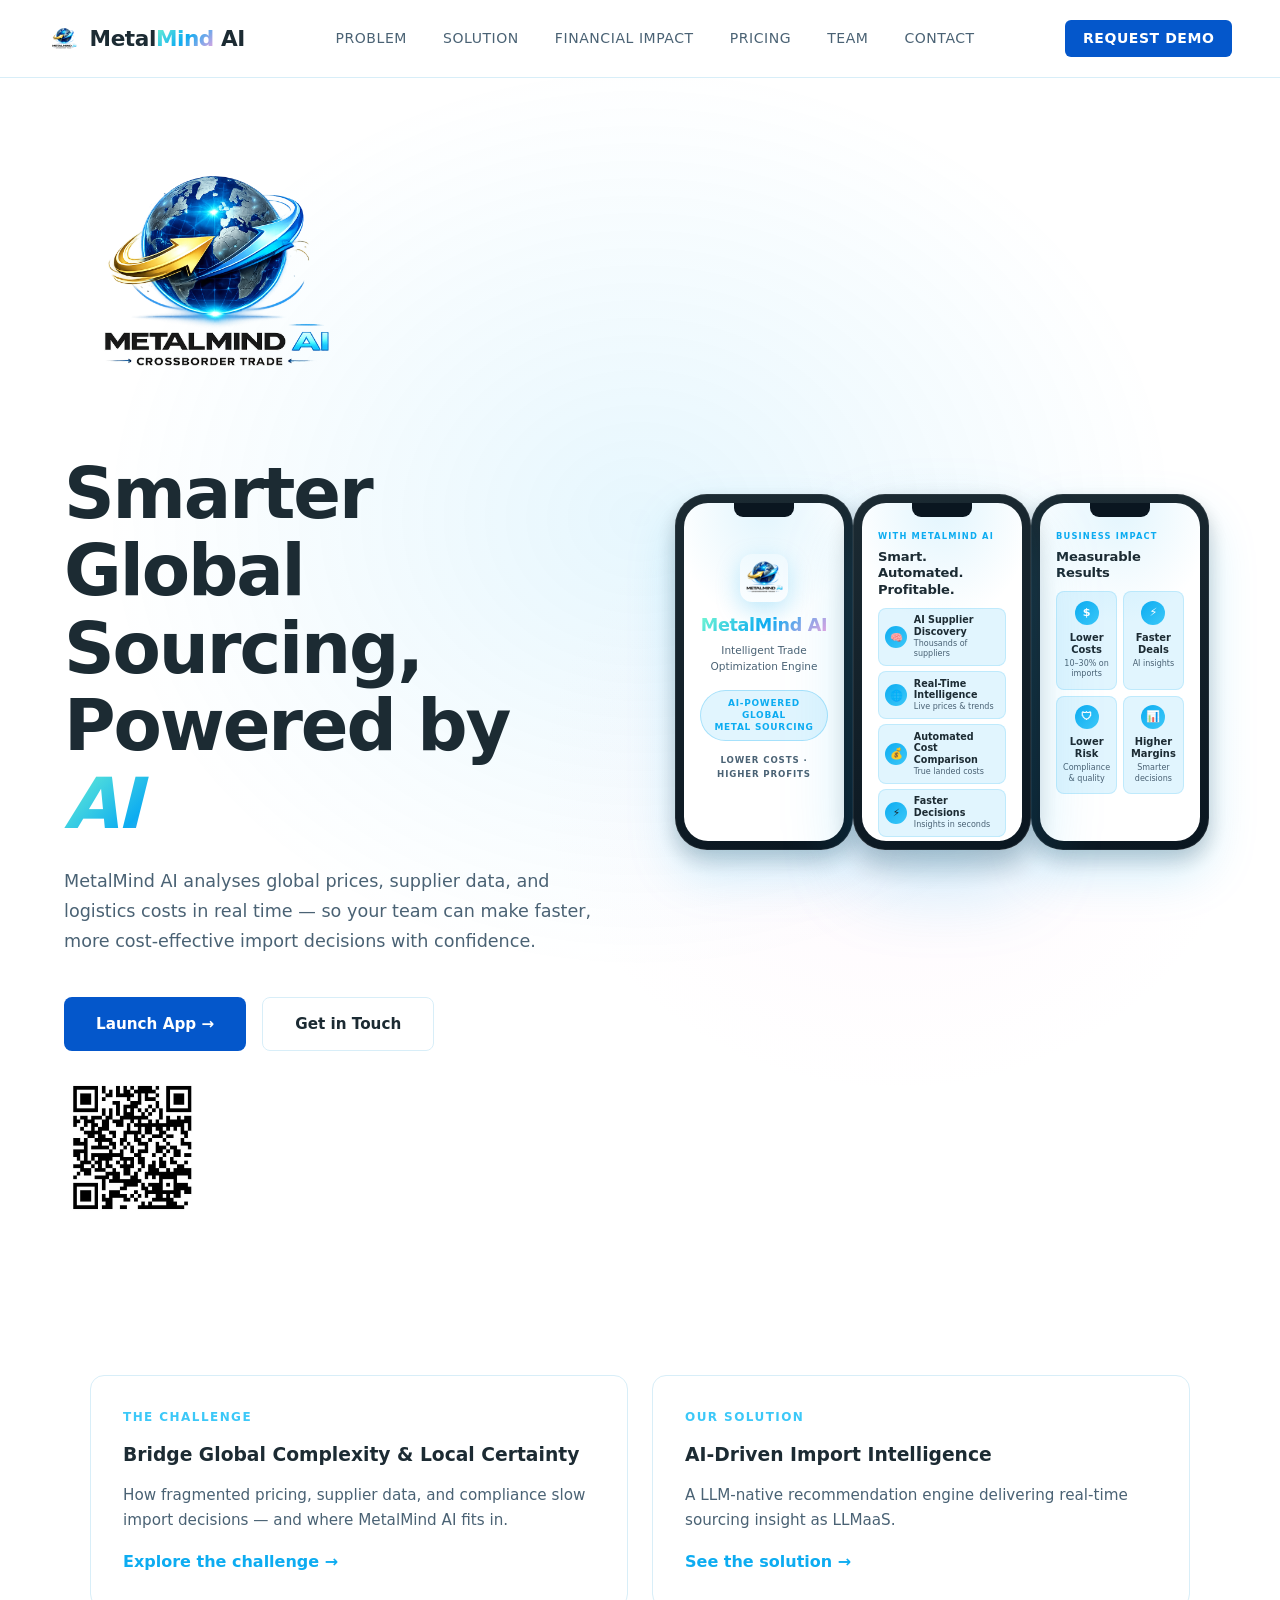
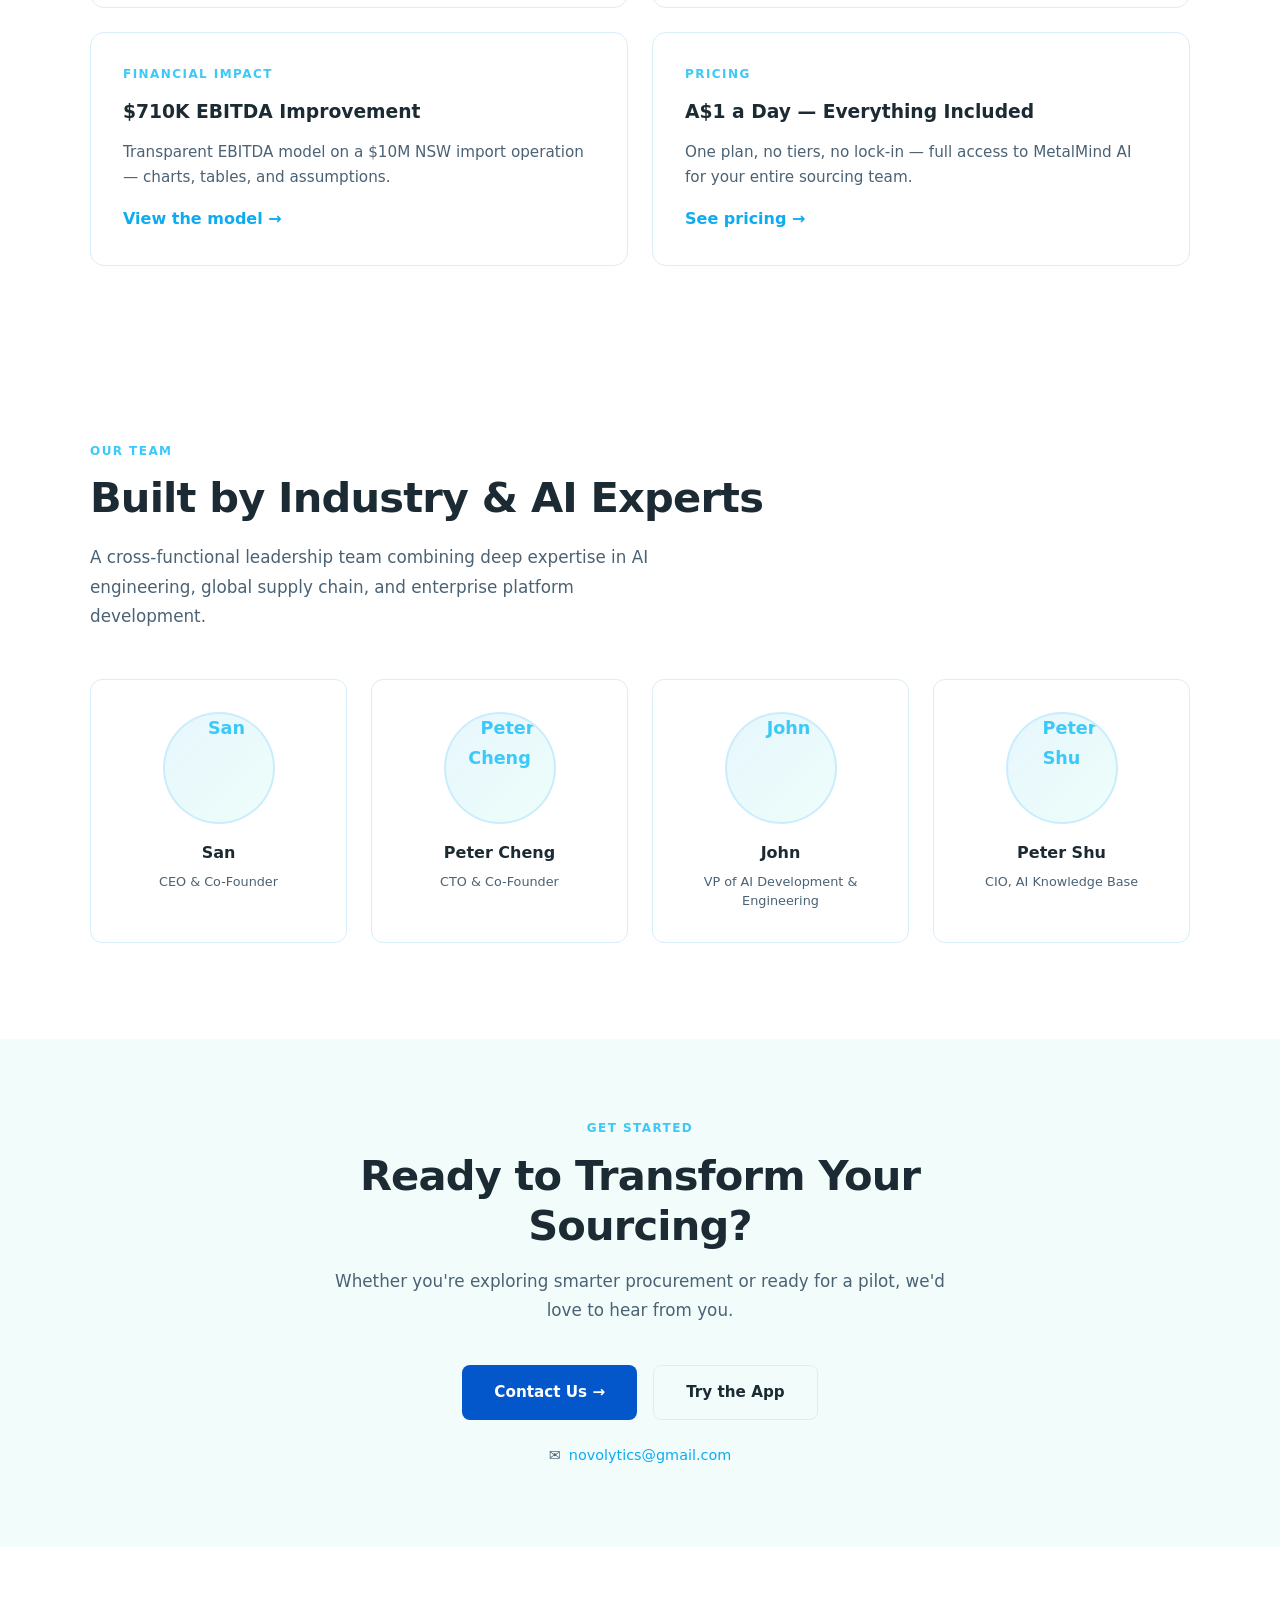
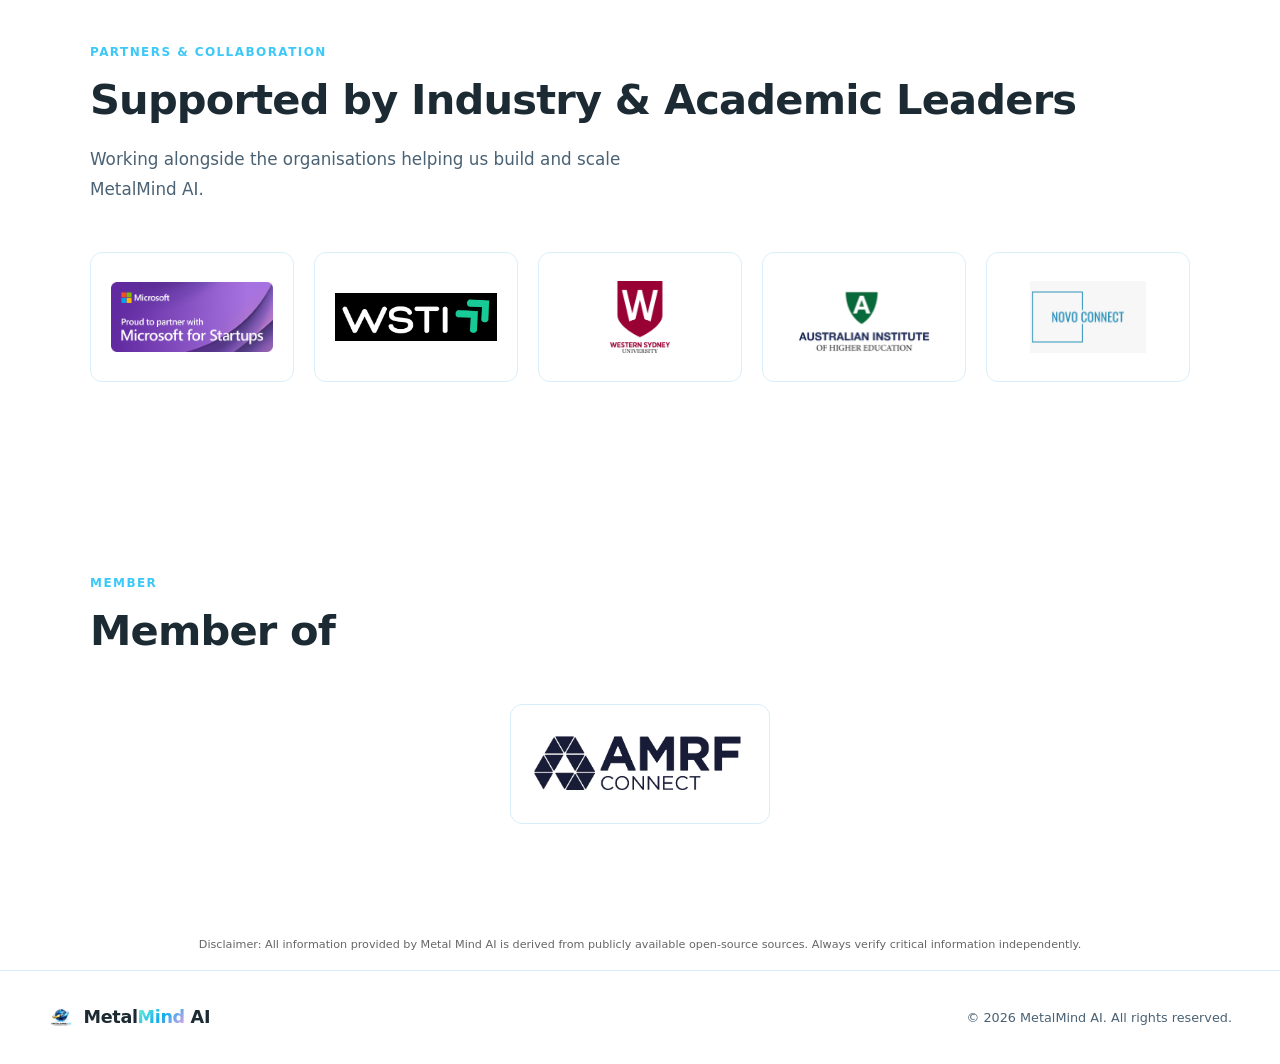
==== commit 9cb2aaf7: "Replace hero phone carousel with 3 static side-by-side phone mockups Restructures hero visual from a" ====
--- a/index.html
+++ b/index.html
@@ -12,7 +12,7 @@
 <!-- NAV -->
 <nav>
   <div class="nav-logo">
-    <a href="index.html" style="display:flex;align-items:center;gap:0.6rem;text-decoration:none;color:inherit;">
+    <a href="./" style="display:flex;align-items:center;gap:0.6rem;text-decoration:none;color:inherit;">
       <img src="Logo/Logo.png" alt="MetalMind AI" class="nav-logo-img">
       <span class="nav-logo-name">Metal<span>Mind</span> AI</span>
     </a>
@@ -24,24 +24,114 @@
     <a href="pricing.html">Pricing</a>
     <a href="#team">Team</a>
     <a href="#contact">Contact</a>
-    <a href="#" class="nav-demo-btn" onclick="return false;">Request Demo</a>
-  </div>
+  </div>
+  <a href="#" class="nav-demo-btn" onclick="return false;">Request Demo</a>
 </nav>
 
 <!-- HERO -->
 <section class="hero">
-  <img src="Logo/Logo.png" alt="MetalMind AI" class="hero-logo">
-  <h1>Smarter Global Sourcing,<br>Powered by <em>AI</em></h1>
-  <p class="hero-sub">MetalMind AI analyses global prices, supplier data, and logistics costs in real time — so your team can make faster, more cost-effective import decisions with confidence.</p>
-  <div class="hero-ctas">
-    <a href="https://metalmindproject-production-1c44.up.railway.app/" target="_blank" class="btn btn-primary">Launch App →</a>
-    <a href="#contact" class="btn btn-secondary">Get in Touch</a>
-  </div>
-  <div style="margin-top:1.5rem;">
-    <a href="https://www.linkedin.com/in/dr-sangeeta-aditya" target="_blank" rel="noopener noreferrer">
-      <img src="QR.jpeg" alt="LinkedIn QR Code — Dr. Sangeeta Aditya" style="width:160px;height:160px;border-radius:8px;display:block;margin:0 auto;" />
-    </a>
-  </div>
+
+  <!-- Left: headline + CTAs -->
+  <div class="hero-content">
+    <img src="Logo/Logo.png" alt="MetalMind AI" class="hero-logo">
+    <h1>Smarter Global Sourcing,<br>Powered by <em>AI</em></h1>
+    <p class="hero-sub">MetalMind AI analyses global prices, supplier data, and logistics costs in real time — so your team can make faster, more cost-effective import decisions with confidence.</p>
+    <div class="hero-ctas">
+      <a href="https://metalmindproject-production-1c44.up.railway.app/" target="_blank" class="btn btn-primary">Launch App →</a>
+      <a href="#contact" class="btn btn-secondary">Get in Touch</a>
+    </div>
+    <div style="margin-top:1.5rem;">
+      <a href="https://www.linkedin.com/in/dr-sangeeta-aditya" target="_blank" rel="noopener noreferrer">
+        <img src="QR.jpeg" alt="LinkedIn QR Code — Dr. Sangeeta Aditya" style="width:140px;height:140px;border-radius:8px;display:block;" />
+      </a>
+    </div>
+  </div>
+
+  <!-- Right: 3 phone mockups showcasing different app screens -->
+  <div class="hero-visual">
+
+    <!-- Phone 1: Brand Intro -->
+    <div class="phone-mock phone-pos-left">
+      <div class="phone-notch"></div>
+      <div class="phone-screen">
+        <div class="phone-slide slide-intro">
+          <img src="Logo/Logo.png" alt="" class="slide-logo">
+          <div class="slide-title">MetalMind AI</div>
+          <div class="slide-tagline">Intelligent Trade<br>Optimization Engine</div>
+          <div class="slide-pill">AI-Powered Global<br>Metal Sourcing</div>
+          <div class="slide-foot">Lower Costs · Higher Profits</div>
+        </div>
+      </div>
+    </div>
+
+    <!-- Phone 2: Features (center, prominent) -->
+    <div class="phone-mock phone-pos-center">
+      <div class="phone-notch"></div>
+      <div class="phone-screen">
+        <div class="phone-slide slide-features">
+          <div class="slide-eyebrow">With MetalMind AI</div>
+          <div class="slide-h">Smart. Automated.<br>Profitable.</div>
+          <ul class="feature-list">
+            <li>
+              <span class="feat-ico">🧠</span>
+              <div><b>AI Supplier Discovery</b><em>Thousands of suppliers</em></div>
+            </li>
+            <li>
+              <span class="feat-ico">🌐</span>
+              <div><b>Real-Time Intelligence</b><em>Live prices &amp; trends</em></div>
+            </li>
+            <li>
+              <span class="feat-ico">💰</span>
+              <div><b>Automated Cost Comparison</b><em>True landed costs</em></div>
+            </li>
+            <li>
+              <span class="feat-ico">⚡</span>
+              <div><b>Faster Decisions</b><em>Insights in seconds</em></div>
+            </li>
+            <li>
+              <span class="feat-ico">📈</span>
+              <div><b>Reduced Import Costs</b><em>10–30% savings</em></div>
+            </li>
+          </ul>
+        </div>
+      </div>
+    </div>
+
+    <!-- Phone 3: Business Impact -->
+    <div class="phone-mock phone-pos-right">
+      <div class="phone-notch"></div>
+      <div class="phone-screen">
+        <div class="phone-slide slide-impact">
+          <div class="slide-eyebrow">Business Impact</div>
+          <div class="slide-h">Measurable<br>Results</div>
+          <div class="impact-grid">
+            <div class="impact-card">
+              <div class="impact-ico">$</div>
+              <div class="impact-h">Lower Costs</div>
+              <div class="impact-d">10–30% on imports</div>
+            </div>
+            <div class="impact-card">
+              <div class="impact-ico">⚡</div>
+              <div class="impact-h">Faster Deals</div>
+              <div class="impact-d">AI insights</div>
+            </div>
+            <div class="impact-card">
+              <div class="impact-ico">🛡</div>
+              <div class="impact-h">Lower Risk</div>
+              <div class="impact-d">Compliance &amp; quality</div>
+            </div>
+            <div class="impact-card">
+              <div class="impact-ico">📊</div>
+              <div class="impact-h">Higher Margins</div>
+              <div class="impact-d">Smarter decisions</div>
+            </div>
+          </div>
+        </div>
+      </div>
+    </div>
+
+  </div>
+
 </section>
 
 <!-- SECTION NAVIGATION -->
@@ -154,6 +244,9 @@
   </div>
 </section>
 
+<!-- DISCLAIMER -->
+<p style="text-align:center;font-size:0.7rem;color:#666;padding:1rem 2rem;">Disclaimer: All information provided by Metal Mind AI is derived from publicly available open-source sources. Always verify critical information independently.</p>
+
 <script>
   const observer = new IntersectionObserver(
     entries => entries.forEach(e => { if (e.isIntersecting) { e.target.classList.add('in-view'); observer.unobserve(e.target); } }),
--- a/styles.css
+++ b/styles.css
@@ -76,7 +76,6 @@
   }
   .nav-links a:hover { color: var(--accent); }
   .nav-demo-btn {
-    margin-left: 0.5rem;
     padding: 0.45rem 1.1rem;
     border-radius: 6px;
     background: #0457cb;
@@ -98,12 +97,26 @@
   /* ─── HERO ─── */
   .hero {
     min-height: 100vh;
-    display: flex; flex-direction: column;
-    align-items: center; justify-content: center;
-    text-align: center;
-    padding: 8rem 2rem 5rem;
+    display: grid;
+    grid-template-columns: 1fr 1fr;
+    gap: 3.5rem;
+    align-items: center;
+    padding: 8rem 4rem 5rem;
     position: relative;
     overflow: hidden;
+  }
+  .hero-content {
+    display: flex;
+    flex-direction: column;
+    align-items: flex-start;
+    text-align: left;
+  }
+  .hero-visual {
+    display: flex;
+    justify-content: center;
+    align-items: center;
+    gap: 0;
+    perspective: 1200px;
   }
   .hero::before {
     content: '';
@@ -121,7 +134,7 @@
     100% { transform: translate(0, 0)   scale(1); }
   }
   .hero-logo {
-    width: min(410px, 45vw);
+    width: min(300px, 80%);
     height: auto;
     border-radius: 0;
     object-fit: cover;
@@ -254,6 +267,218 @@
     to { opacity: 1; transform: translateY(0); }
   }
 
+  /* ─── PHONE MOCKUP ─── */
+  .phone-mock {
+    width: clamp(140px, 14vw, 178px);
+    aspect-ratio: 9 / 18;
+    max-height: 78vh;
+    background: linear-gradient(160deg, #1c2b33, #0a1620);
+    border-radius: 32px;
+    padding: 9px;
+    box-shadow:
+      0 24px 50px rgba(13,172,241,0.18),
+      0 10px 20px rgba(10,22,32,0.22),
+      inset 0 0 0 1px rgba(255,255,255,0.07);
+    position: relative;
+    animation: fadeUp 0.9s ease both;
+    flex-shrink: 0;
+  }
+  .phone-notch {
+    position: absolute; top: 9px; left: 50%;
+    transform: translateX(-50%);
+    width: 60px; height: 14px;
+    background: #0a1620;
+    border-radius: 0 0 9px 9px;
+    z-index: 3;
+  }
+  .phone-screen {
+    width: 100%; height: 100%;
+    background:
+      radial-gradient(ellipse 90% 55% at 50% 0%, rgba(13,172,241,0.12), transparent 65%),
+      var(--bg-card);
+    border-radius: 24px;
+    position: relative;
+    overflow: hidden;
+  }
+  .phone-pos-left {
+    transform: rotate(-8deg) translate(14px, 26px) scale(0.92);
+    z-index: 1;
+    animation-delay: 0.05s;
+  }
+  .phone-pos-center {
+    z-index: 2;
+    transform: translateY(-6px) scale(1.04);
+    box-shadow:
+      0 36px 72px rgba(13,172,241,0.22),
+      0 14px 28px rgba(10,22,32,0.28),
+      inset 0 0 0 1px rgba(255,255,255,0.08);
+    animation-delay: 0.15s;
+  }
+  .phone-pos-right {
+    transform: rotate(8deg) translate(-14px, 26px) scale(0.92);
+    z-index: 1;
+    animation-delay: 0.25s;
+  }
+
+  .phone-slide {
+    width: 100%;
+    height: 100%;
+    padding: 1.7rem 1rem 2.2rem;
+    display: flex;
+    flex-direction: column;
+    overflow: hidden;
+  }
+
+  /* Common slide elements */
+  .slide-eyebrow {
+    font-size: 0.52rem;
+    font-weight: 700;
+    text-transform: uppercase;
+    letter-spacing: 0.14em;
+    color: var(--accent);
+    margin-bottom: 0.35rem;
+  }
+  .slide-h {
+    font-size: 0.82rem;
+    font-weight: 700;
+    letter-spacing: -0.01em;
+    line-height: 1.25;
+    margin-bottom: 0.6rem;
+    color: var(--text-primary);
+  }
+
+  /* Slide 1: Brand intro */
+  .slide-intro {
+    align-items: center;
+    justify-content: center;
+    text-align: center;
+    gap: 0.55rem;
+  }
+  .slide-logo {
+    width: 48px; height: 48px;
+    border-radius: 12px;
+    object-fit: cover;
+    margin-bottom: 0.4rem;
+    box-shadow: 0 8px 24px rgba(13,172,241,0.25);
+  }
+  .slide-title {
+    font-size: 1.1rem;
+    font-weight: 800;
+    letter-spacing: -0.02em;
+    line-height: 1;
+    background: var(--accent-gradient);
+    -webkit-background-clip: text; background-clip: text;
+    -webkit-text-fill-color: transparent; color: transparent;
+  }
+  .slide-tagline {
+    font-size: 0.66rem;
+    color: var(--text-secondary);
+    line-height: 1.45;
+  }
+  .slide-pill {
+    font-size: 0.56rem;
+    font-weight: 700;
+    text-transform: uppercase;
+    letter-spacing: 0.08em;
+    color: var(--accent);
+    background: var(--accent-dim);
+    border: 1px solid rgba(13,172,241,0.28);
+    border-radius: 100px;
+    padding: 0.4rem 0.7rem;
+    line-height: 1.35;
+    margin-top: 0.45rem;
+  }
+  .slide-foot {
+    font-size: 0.54rem;
+    color: var(--text-secondary);
+    letter-spacing: 0.1em;
+    text-transform: uppercase;
+    margin-top: 0.2rem;
+    font-weight: 600;
+  }
+
+  /* Slide 2: Features list */
+  .feature-list {
+    list-style: none;
+    display: flex; flex-direction: column;
+    gap: 0.3rem;
+    margin: 0; padding: 0;
+  }
+  .feature-list li {
+    display: flex;
+    align-items: center;
+    gap: 0.4rem;
+    background: var(--accent-dim);
+    border: 1px solid rgba(13,172,241,0.16);
+    border-radius: 8px;
+    padding: 0.35rem 0.4rem;
+  }
+  .feat-ico {
+    width: 22px; height: 22px;
+    border-radius: 50%;
+    background: linear-gradient(135deg, var(--accent), var(--accent-2));
+    display: flex; align-items: center; justify-content: center;
+    font-size: 0.65rem;
+    flex-shrink: 0;
+  }
+  .feature-list li > div {
+    display: flex; flex-direction: column;
+    flex: 1; min-width: 0;
+    line-height: 1.2;
+  }
+  .feature-list li b {
+    font-size: 0.6rem;
+    font-weight: 700;
+    color: var(--text-primary);
+  }
+  .feature-list li em {
+    font-size: 0.5rem;
+    font-style: normal;
+    color: var(--text-secondary);
+    margin-top: 0.1rem;
+    line-height: 1.3;
+  }
+
+  /* Slide 3: Business Impact grid */
+  .impact-grid {
+    display: grid;
+    grid-template-columns: 1fr 1fr;
+    gap: 0.35rem;
+  }
+  .impact-card {
+    background: var(--accent-dim);
+    border: 1px solid rgba(13,172,241,0.16);
+    border-radius: 8px;
+    padding: 0.55rem 0.35rem;
+    text-align: center;
+    display: flex;
+    flex-direction: column;
+    align-items: center;
+    gap: 0.2rem;
+  }
+  .impact-ico {
+    width: 24px; height: 24px;
+    border-radius: 50%;
+    background: linear-gradient(135deg, var(--accent), var(--accent-2));
+    color: #fff;
+    font-weight: 700;
+    font-size: 0.7rem;
+    display: flex; align-items: center; justify-content: center;
+    margin-bottom: 0.2rem;
+  }
+  .impact-h {
+    font-size: 0.62rem;
+    font-weight: 700;
+    color: var(--text-primary);
+    line-height: 1.2;
+  }
+  .impact-d {
+    font-size: 0.5rem;
+    color: var(--text-secondary);
+    line-height: 1.35;
+  }
+
+
   /* ─── SECTIONS ─── */
   section { padding: 6rem 2rem; }
 
@@ -890,6 +1115,25 @@
   @media (max-width: 768px) {
     nav { padding: 1rem 1.5rem; }
     .nav-links { display: none; }
+    .hero {
+      grid-template-columns: 1fr;
+      gap: 2.5rem;
+      padding: 7rem 1.5rem 4rem;
+    }
+    .hero-content {
+      text-align: center;
+      align-items: center;
+    }
+    .hero-visual {
+      order: 2;
+      flex-wrap: wrap;
+      justify-content: center;
+      gap: 0.75rem;
+    }
+    .phone-mock { width: clamp(110px, 28vw, 145px); }
+    .phone-pos-left,
+    .phone-pos-right { transform: rotate(0deg) translate(0, 0) scale(1); }
+    .phone-pos-center { transform: scale(1); }
     .hero-metrics { flex-direction: column; gap: 1.5rem; }
     .problem-grid { grid-template-columns: 1fr; }
     .solution-content { grid-template-columns: 1fr; gap: 2rem; }
@@ -965,3 +1209,6 @@
   .section-nav-card h3 { margin: 0.75rem 0; }
   .section-nav-card p { color: var(--text-secondary); font-size: 0.95rem; }
   .section-nav-cta { display: inline-block; margin-top: 1rem; color: var(--accent); font-weight: 600; }
+  @media (max-width: 768px) {
+    .section-nav-grid { grid-template-columns: 1fr; }
+  }
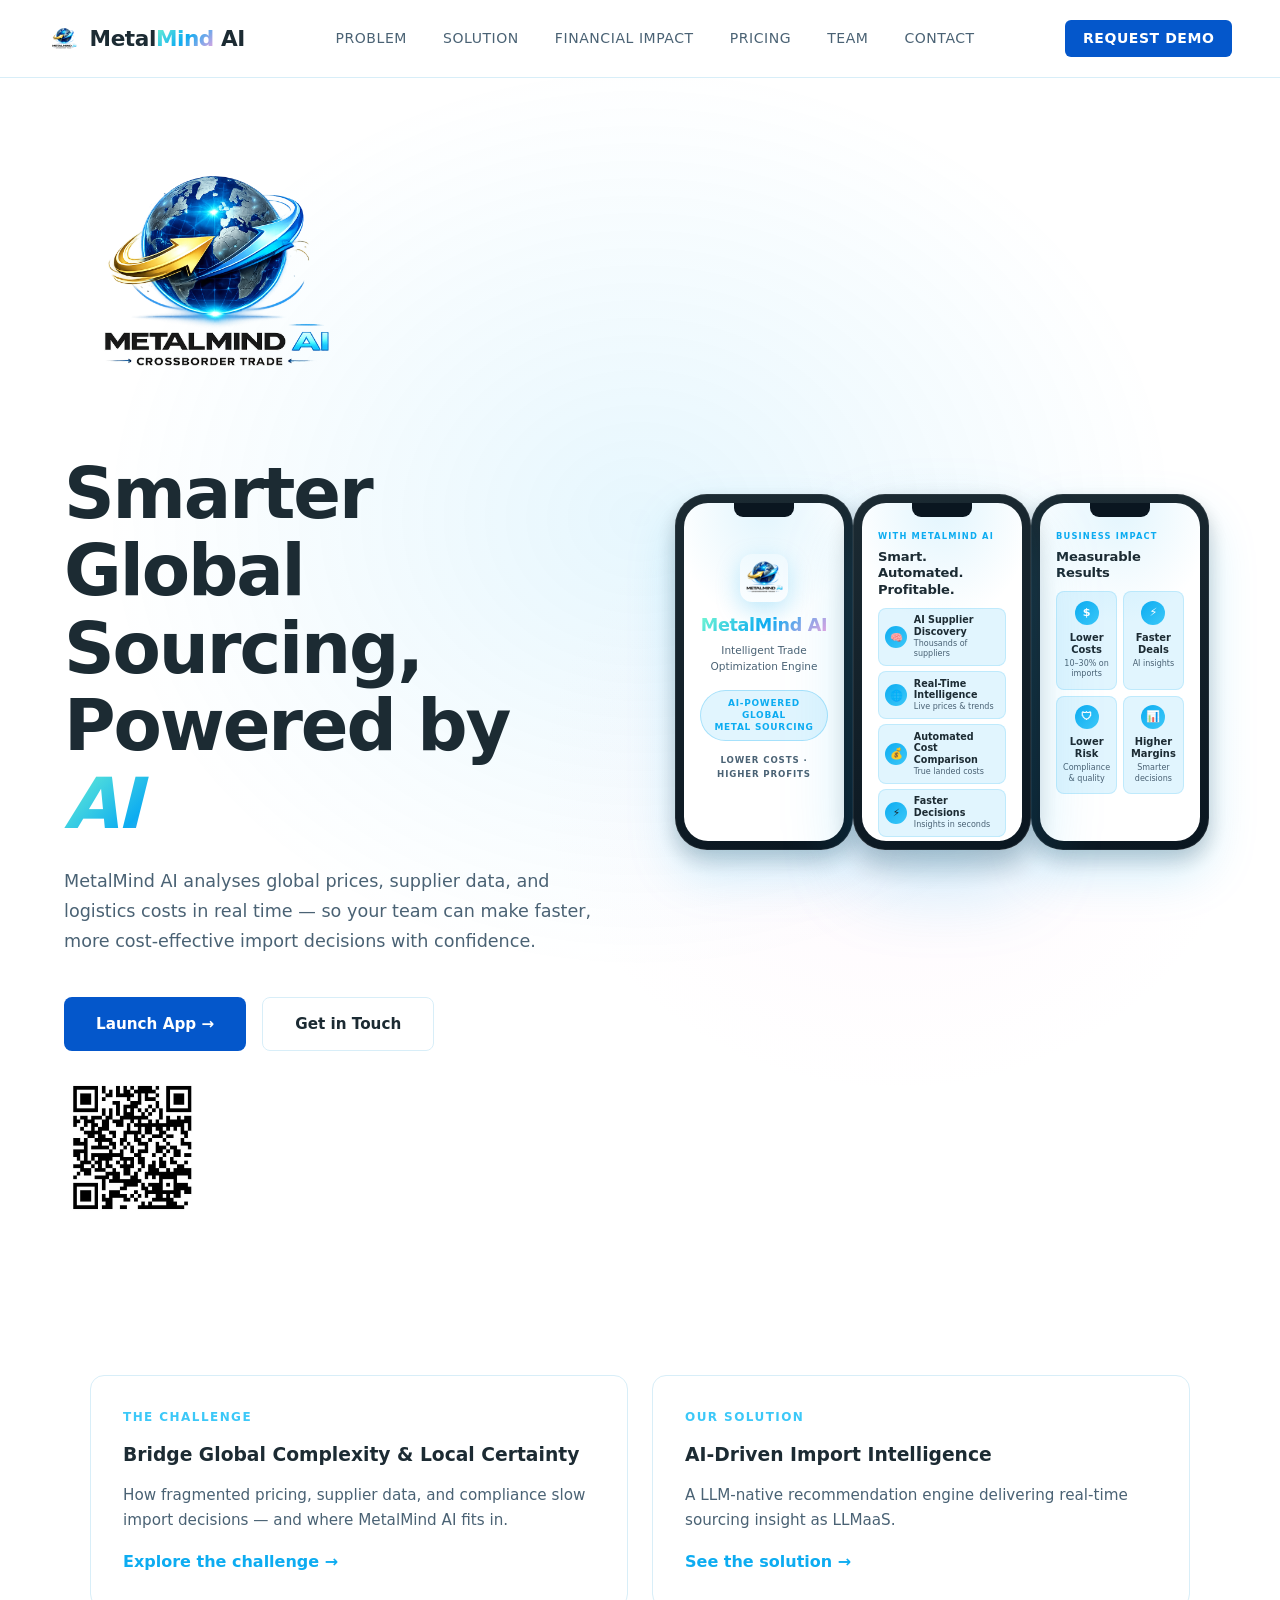
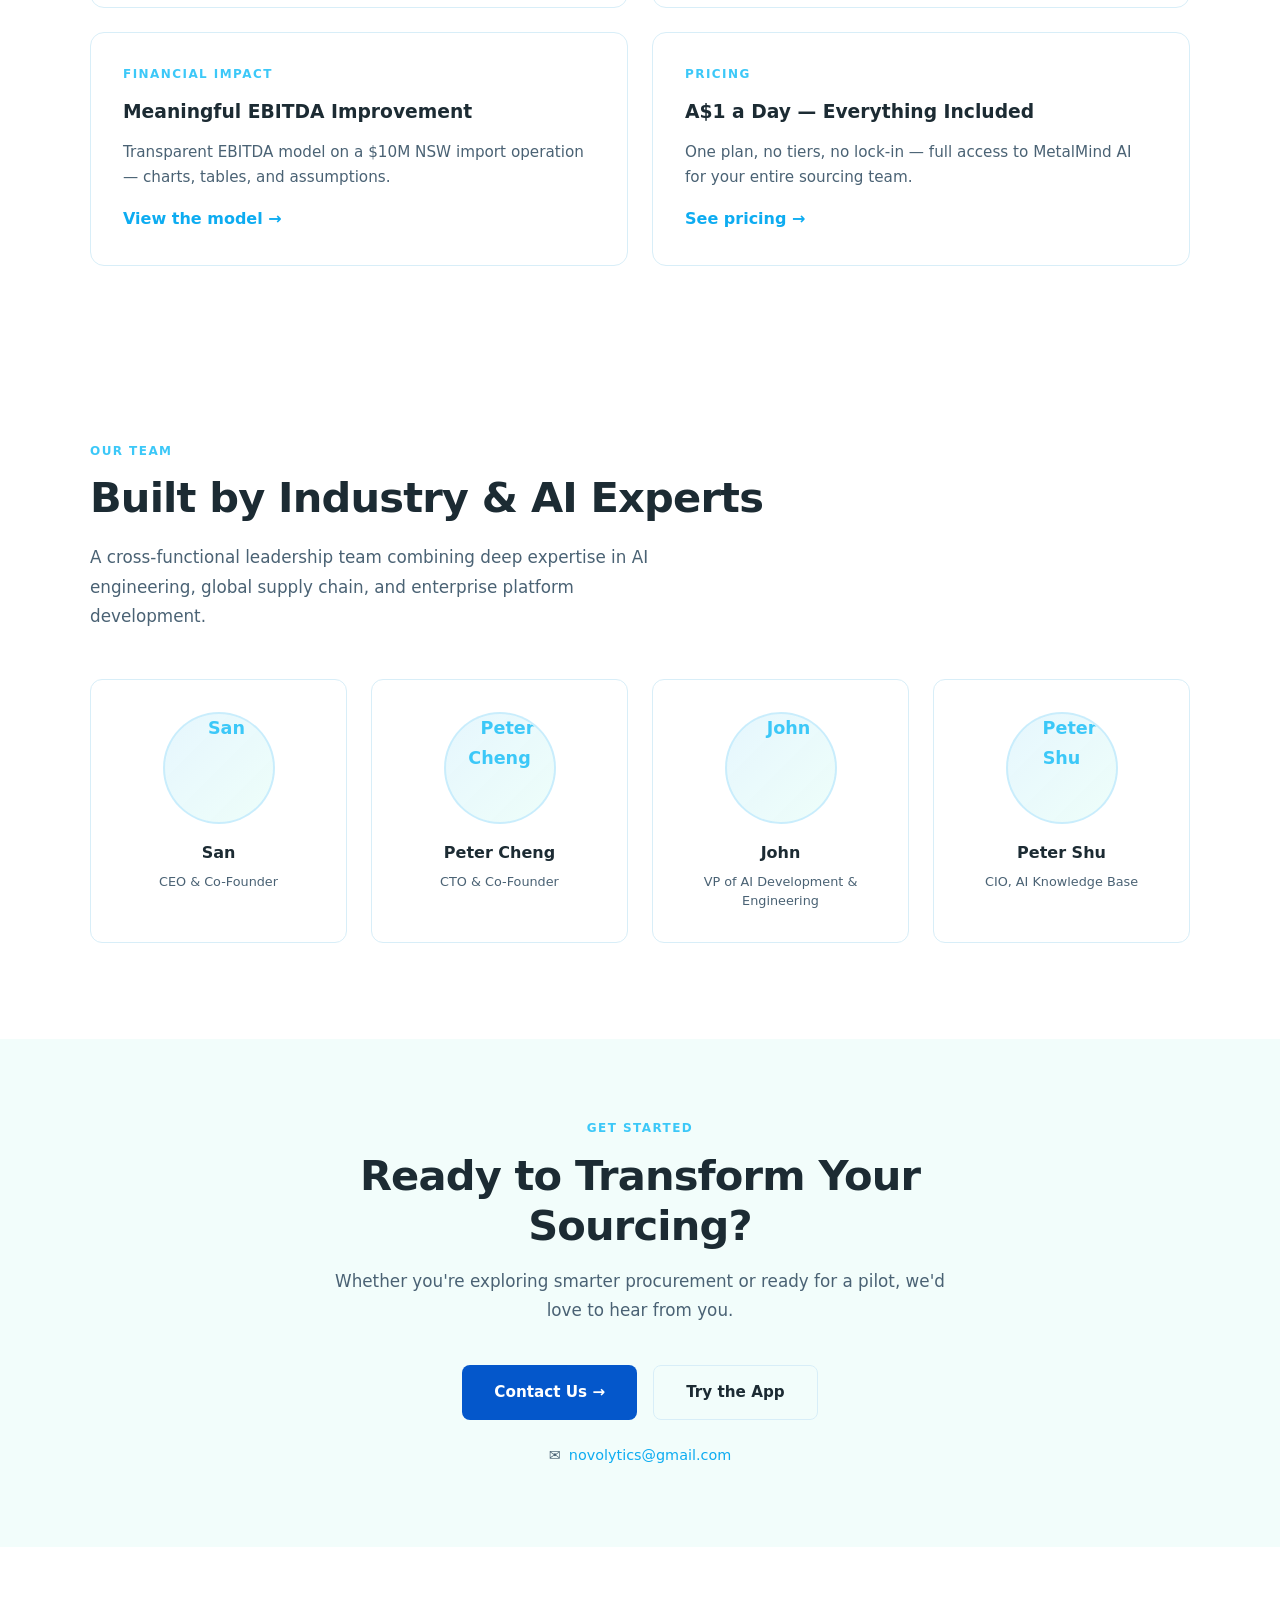
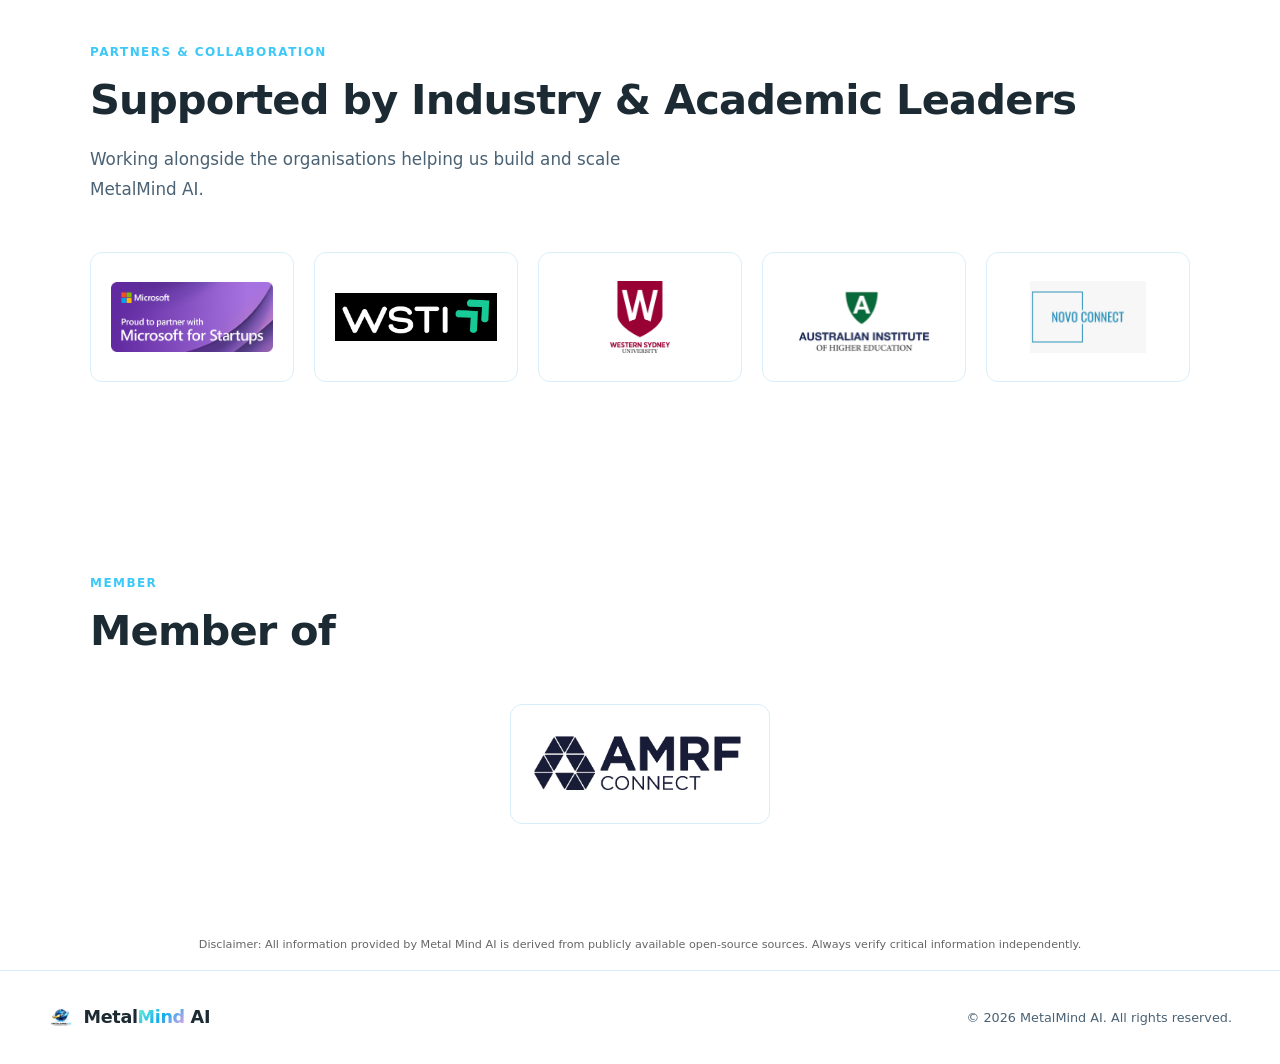
==== commit a857ffd3: "Remove specific dollar figure from Financial Impact headline Co-Authored-By: Claude Sonnet 4.6 <nore" ====
--- a/index.html
+++ b/index.html
@@ -152,7 +152,7 @@
       </a>
       <a href="financial-impact.html" class="section-nav-card reveal">
         <div class="section-label">Financial Impact</div>
-        <h3>$710K EBITDA Improvement</h3>
+        <h3>Meaningful EBITDA Improvement</h3>
         <p>Transparent EBITDA model on a $10M NSW import operation — charts, tables, and assumptions.</p>
         <span class="section-nav-cta">View the model →</span>
       </a>
